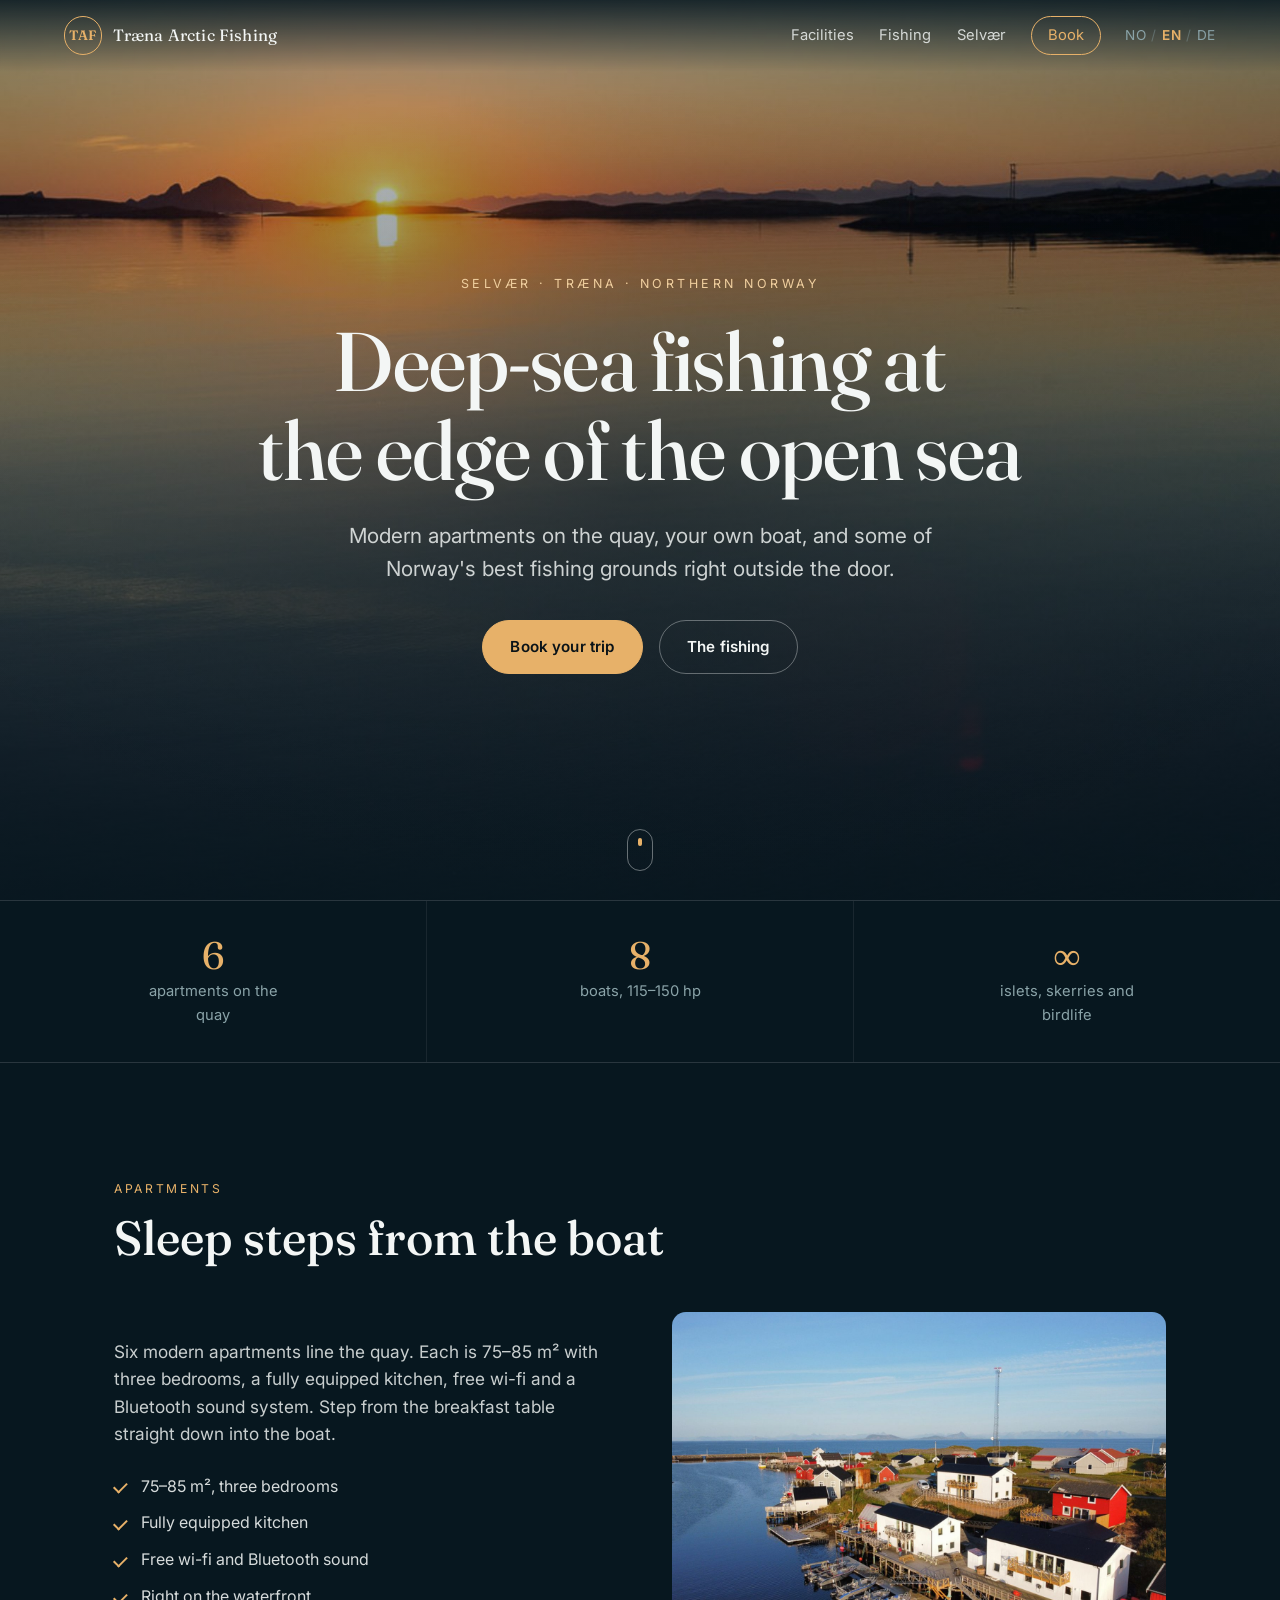
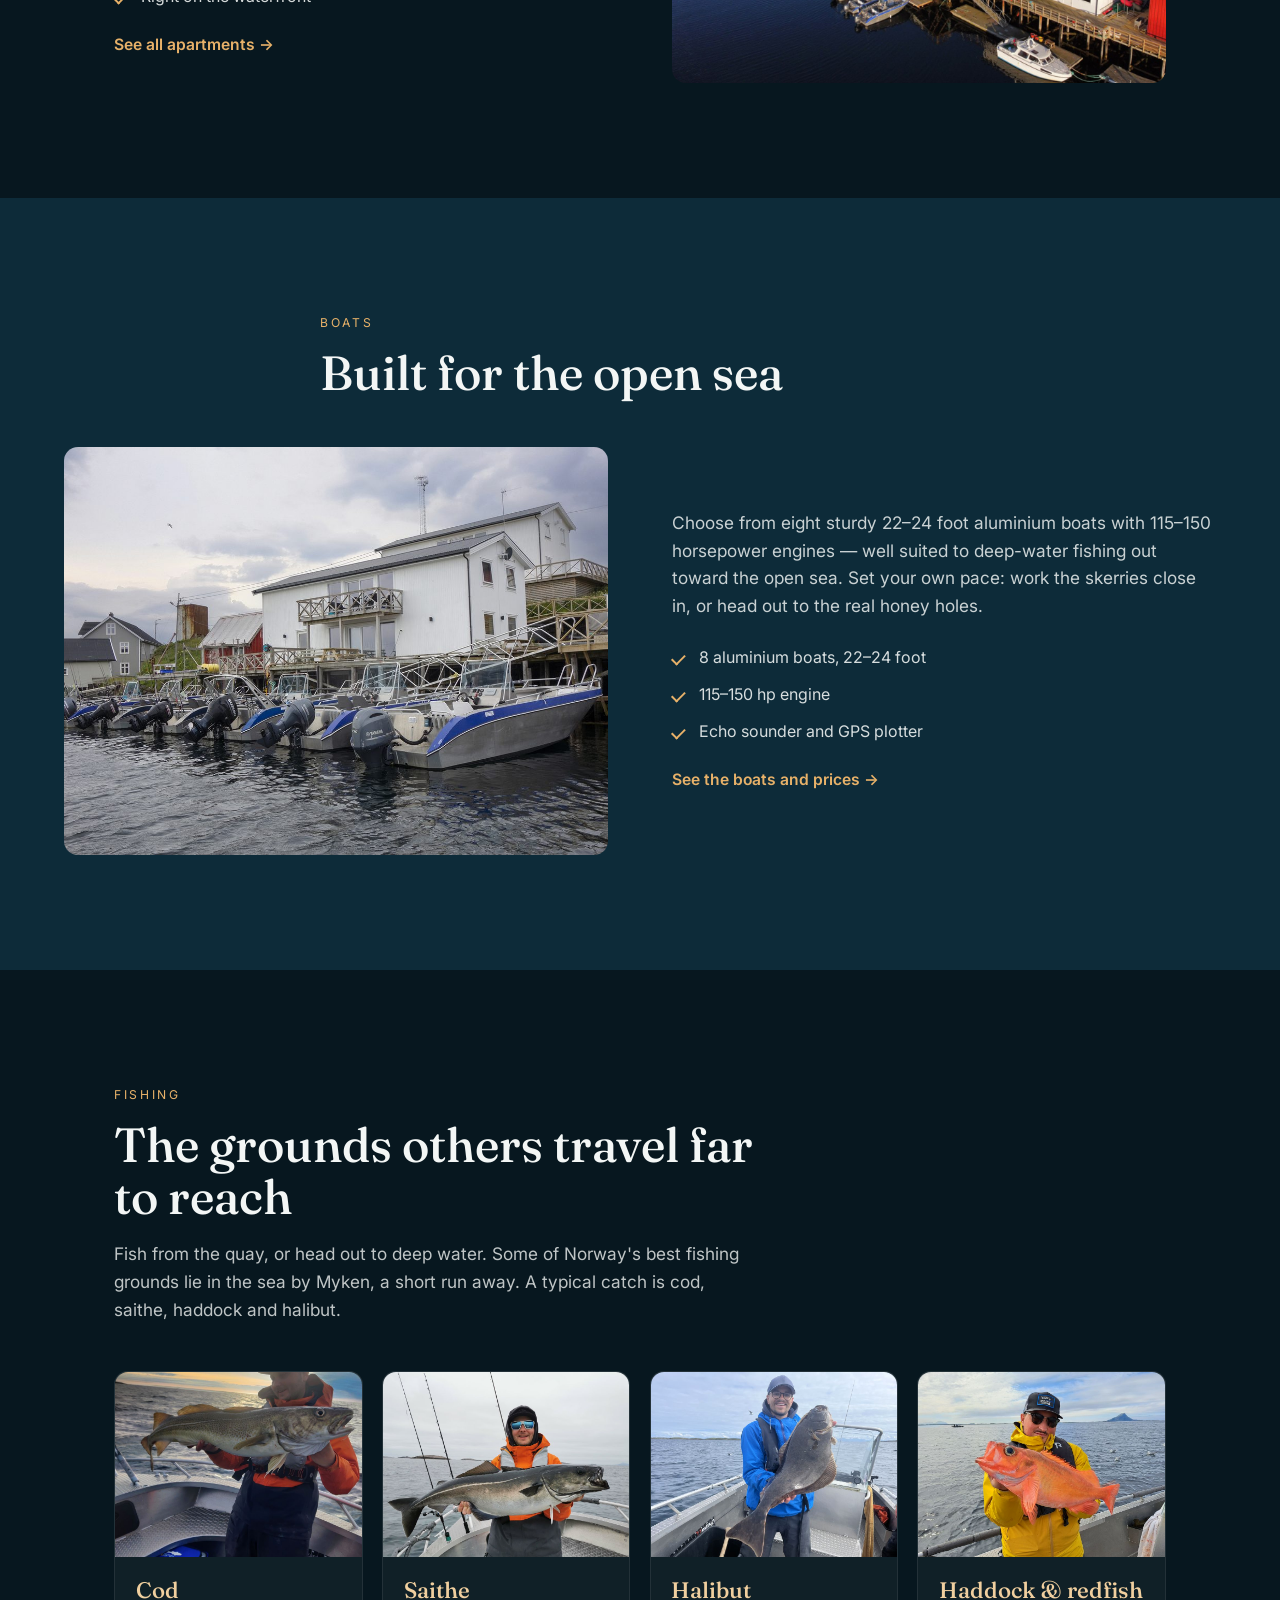
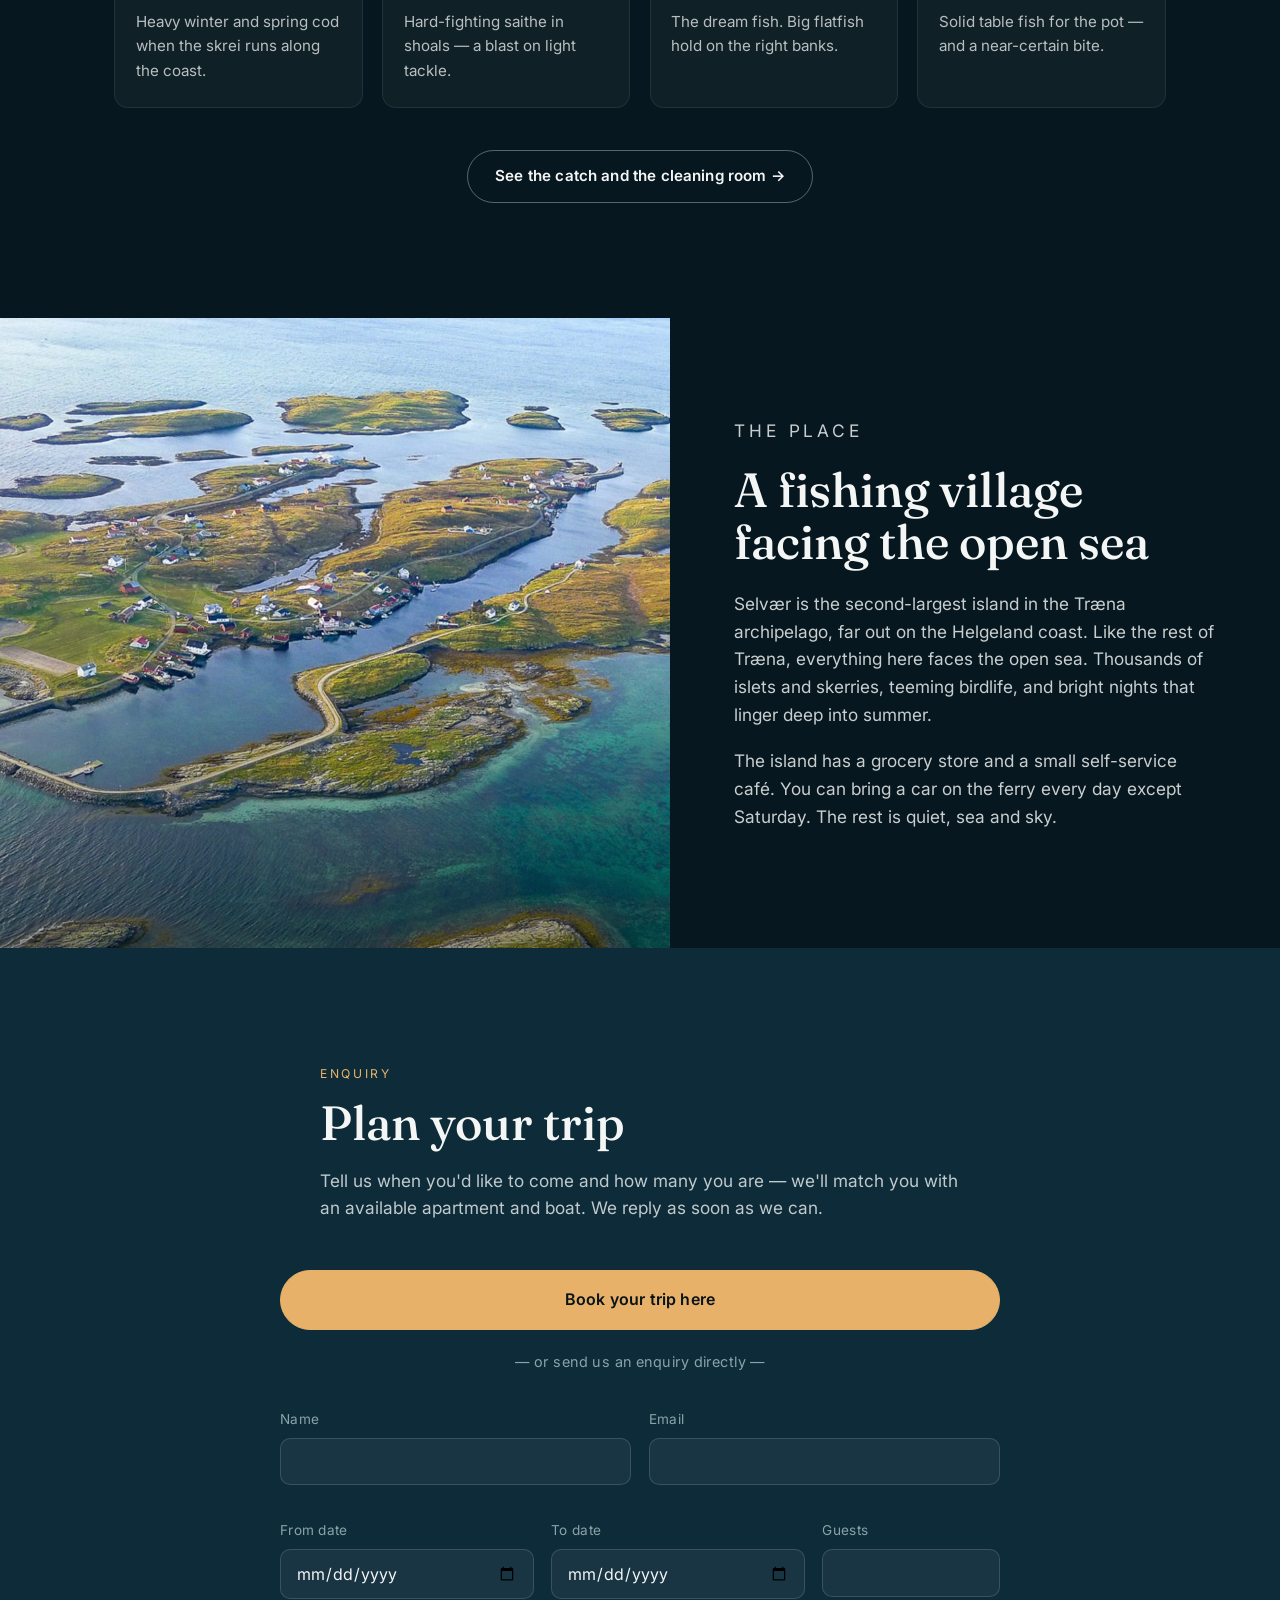
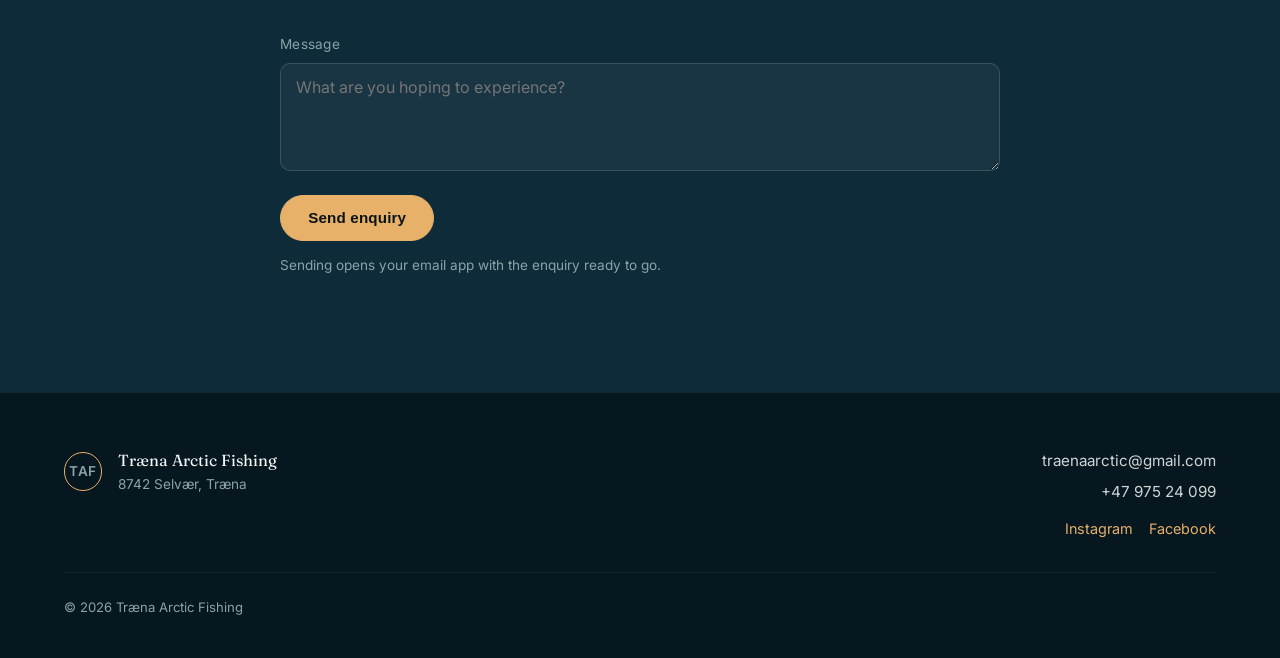
==== index.html @ 3d3f96aa "feat: gi facilities-siden menynavn Fasiliteter/Facilities/Ausstattung Co-Authored-By: Claude Opus 4." ====
<!DOCTYPE html>
<html lang="no">
<head>
  <meta charset="UTF-8" />
  <meta name="viewport" content="width=device-width, initial-scale=1.0" />
  <title>Træna Arctic Fishing — Havfiske på Selvær</title>
  <meta name="description" content="Havfiske ytterst mot storhavet. Moderne leiligheter på kaikanten, egne båter og noen av Norges beste fiskeplasser — på Selvær i Træna." />
  <link rel="preconnect" href="https://fonts.googleapis.com" />
  <link rel="preconnect" href="https://fonts.gstatic.com" crossorigin />
  <link href="https://fonts.googleapis.com/css2?family=Fraunces:opsz,wght@9..144,400;9..144,500;9..144,600&family=Inter:wght@400;500;600&display=swap" rel="stylesheet" />
  <link rel="stylesheet" href="styles.css" />
</head>
<body>

  <!-- ============ NAV ============ -->
  <header class="nav" id="nav">
    <a href="index.html" class="nav__brand">
      <span class="nav__mark">TAF</span>
      <span class="nav__name">Træna Arctic Fishing</span>
    </a>
    <nav class="nav__links">
      <a href="facilities.html" data-no="Fasiliteter" data-en="Facilities" data-de="Ausstattung">Fasiliteter</a>
      <a href="fiske.html" data-no="Fiske" data-en="Fishing" data-de="Angeln">Fiske</a>
      <a href="index.html#selvar" data-no="Selvær" data-en="Selvær" data-de="Selvær">Selvær</a>
      <a href="booking.html" class="nav__cta" data-no="Book" data-en="Book" data-de="Buchen">Book</a>
    </nav>
    <button class="lang" id="langToggle" type="button" aria-label="Språk / Language / Sprache">
      <span class="lang__opt is-active" data-lang="no">NO</span>
      <span class="lang__sep">/</span>
      <span class="lang__opt" data-lang="en">EN</span>
      <span class="lang__sep">/</span>
      <span class="lang__opt" data-lang="de">DE</span>
    </button>
  </header>

  <!-- ============ HERO ============ -->
  <section class="hero" id="hjem">
    <div class="hero__media" aria-hidden="true"></div>
    <div class="hero__inner">
      <p class="hero__kicker" data-no="Selvær · Træna · Helgeland" data-en="Selvær · Træna · Northern Norway" data-de="Selvær · Træna · Nordnorwegen">Selvær · Træna · Helgeland</p>
      <h1 class="hero__title"
          data-no="Havfiske ytterst&nbsp;mot storhavet"
          data-en="Deep-sea fishing at the&nbsp;edge of the open sea"
          data-de="Hochseeangeln am&nbsp;Rand des offenen Meeres">Havfiske ytterst&nbsp;mot storhavet</h1>
      <p class="hero__lead"
         data-no="Moderne leiligheter på kaikanten, egne båter og noen av landets beste fiskeplasser rett utenfor stuedøra."
         data-en="Modern apartments on the quay, your own boat, and some of Norway's best fishing grounds right outside the door."
         data-de="Moderne Wohnungen am Kai, ein eigenes Boot und einige der besten Angelplätze Norwegens direkt vor der Tür.">Moderne leiligheter på kaikanten, egne båter og noen av landets beste fiskeplasser rett utenfor stuedøra.</p>
      <div class="hero__actions">
        <a href="booking.html" class="btn btn--gold" data-no="Book din reise" data-en="Book your trip" data-de="Reise buchen">Book din reise</a>
        <a href="fiske.html" class="btn btn--ghost" data-no="Se fisket" data-en="The fishing" data-de="Zum Angeln">Se fisket</a>
      </div>
    </div>
    <a href="#leiligheter" class="hero__scroll" aria-label="Bla ned"><span></span></a>
  </section>

  <!-- ============ STRIP ============ -->
  <section class="strip">
    <div class="strip__item">
      <span class="strip__num">6</span>
      <span class="strip__label" data-no="leiligheter på kaia" data-en="apartments on the quay" data-de="Wohnungen am Kai">leiligheter på kaia</span>
    </div>
    <div class="strip__item">
      <span class="strip__num">8</span>
      <span class="strip__label" data-no="båter, 115–150 hk" data-en="boats, 115–150 hp" data-de="Boote, 115–150 PS">båter, 115–150 hk</span>
    </div>
    <div class="strip__item">
      <span class="strip__num">∞</span>
      <span class="strip__label" data-no="holmer, skjær og fugleliv" data-en="islets, skerries and birdlife" data-de="Inseln, Schären und Vögel">holmer, skjær og fugleliv</span>
    </div>
  </section>

  <!-- ============ APARTMENTS TEASER ============ -->
  <section class="section" id="leiligheter">
    <div class="section__head">
      <p class="eyebrow" data-no="Leiligheter" data-en="Apartments" data-de="Wohnungen">Leiligheter</p>
      <h2 data-no="Bo rett ved båten" data-en="Sleep steps from the boat" data-de="Wohnen direkt am Boot">Bo rett ved båten</h2>
    </div>
    <div class="split">
      <div class="split__text">
        <p data-no="Seks moderne leiligheter ligger på rekke langs kaia. Hver er på 75–85 m² med tre soverom, fullt utstyrt kjøkken, gratis wifi og Bluetooth-lyd. Du går rett fra frokostbordet og ned i båten."
           data-en="Six modern apartments line the quay. Each is 75–85 m² with three bedrooms, a fully equipped kitchen, free wi-fi and a Bluetooth sound system. Step from the breakfast table straight down into the boat."
           data-de="Sechs moderne Wohnungen reihen sich am Kai. Jede ist 75–85 m² groß, mit drei Schlafzimmern, voll ausgestatteter Küche, kostenlosem WLAN und Bluetooth-Anlage. Vom Frühstückstisch geht es direkt ins Boot.">Seks moderne leiligheter ligger på rekke langs kaia. Hver er på 75–85 m² med tre soverom, fullt utstyrt kjøkken, gratis wifi og Bluetooth-lyd. Du går rett fra frokostbordet og ned i båten.</p>
        <ul class="ticks">
          <li data-no="75–85 m², tre soverom" data-en="75–85 m², three bedrooms" data-de="75–85 m², drei Schlafzimmer">75–85 m², tre soverom</li>
          <li data-no="Fullt utstyrt kjøkken" data-en="Fully equipped kitchen" data-de="Voll ausgestattete Küche">Fullt utstyrt kjøkken</li>
          <li data-no="Gratis wifi og Bluetooth-lyd" data-en="Free wi-fi and Bluetooth sound" data-de="Kostenloses WLAN und Bluetooth-Anlage">Gratis wifi og Bluetooth-lyd</li>
          <li data-no="Rett på kaikanten" data-en="Right on the waterfront" data-de="Direkt am Wasser">Rett på kaikanten</li>
        </ul>
        <a href="facilities.html" class="textlink" data-no="Se alle leilighetene →" data-en="See all apartments →" data-de="Alle Wohnungen ansehen →">Se alle leilighetene →</a>
      </div>
      <figure class="split__media" data-img="leiligheter" role="img"
              aria-label="Leilighetene på kaia, sett fra luften"></figure>
    </div>
  </section>

  <!-- ============ BOATS TEASER ============ -->
  <section class="section section--alt" id="bater">
    <div class="section__head">
      <p class="eyebrow" data-no="Båter" data-en="Boats" data-de="Boote">Båter</p>
      <h2 data-no="Bygget for havet" data-en="Built for the open sea" data-de="Gebaut für die See">Bygget for havet</h2>
    </div>
    <div class="split split--reverse">
      <div class="split__text">
        <p data-no="Velg blant åtte stødige aluminiumsbåter på 22–24 fot med 115–150 hesters motor — godt egnet for dypvannsfiske ute mot storhavet. Du bestemmer farten: fisk rolig langs holmene, eller sett kursen utover mot de virkelig gode plassene."
           data-en="Choose from eight sturdy 22–24 foot aluminium boats with 115–150 horsepower engines — well suited to deep-water fishing out toward the open sea. Set your own pace: work the skerries close in, or head out to the real honey holes."
           data-de="Wählen Sie aus acht robusten Aluminiumbooten von 22–24 Fuß mit 115–150 PS — bestens geeignet fürs Tiefseeangeln draußen am offenen Meer. Sie bestimmen das Tempo: ruhig entlang der Schären oder hinaus zu den wirklich guten Plätzen.">Velg blant åtte stødige aluminiumsbåter på 22–24 fot med 115–150 hesters motor — godt egnet for dypvannsfiske ute mot storhavet. Du bestemmer farten: fisk rolig langs holmene, eller sett kursen utover mot de virkelig gode plassene.</p>
        <ul class="ticks">
          <li data-no="8 aluminiumsbåter, 22–24 fot" data-en="8 aluminium boats, 22–24 foot" data-de="8 Aluminiumboote, 22–24 Fuß">8 aluminiumsbåter, 22–24 fot</li>
          <li data-no="115–150 hk påhengsmotor" data-en="115–150 hp engine" data-de="115–150 PS Motor">115–150 hk påhengsmotor</li>
          <li data-no="Ekkolodd og GPS-plotter" data-en="Echo sounder and GPS plotter" data-de="Echolot und GPS-Plotter">Ekkolodd og GPS-plotter</li>
        </ul>
        <a href="booking.html#bater" class="textlink" data-no="Se båtene og priser →" data-en="See the boats and prices →" data-de="Boote und Preise ansehen →">Se båtene og priser →</a>
      </div>
      <figure class="split__media" data-img="bat" role="img"
              aria-label="Utleiebåtene fortøyd ved kaia"></figure>
    </div>
  </section>

  <!-- ============ FISHING TEASER ============ -->
  <section class="section" id="fiske">
    <div class="section__head">
      <p class="eyebrow" data-no="Fiske" data-en="Fishing" data-de="Angeln">Fiske</p>
      <h2 data-no="Plassene de andre drar langt for" data-en="The grounds others travel far to reach" data-de="Reviere, für die andere weit reisen">Plassene de andre drar langt for</h2>
      <p class="section__lead"
         data-no="Fisk fra kaia, eller dra ut på dypet. Noen av Norges beste fiskeplasser ligger i havet ved Myken, en kort tur unna. Vanlig fangst er torsk, sei, hyse og kveite."
         data-en="Fish from the quay, or head out to deep water. Some of Norway's best fishing grounds lie in the sea by Myken, a short run away. A typical catch is cod, saithe, haddock and halibut."
         data-de="Angeln Sie vom Kai oder fahren Sie hinaus in die Tiefe. Einige der besten Angelgründe Norwegens liegen im Meer bei Myken, nur eine kurze Fahrt entfernt. Üblicher Fang: Dorsch, Seelachs, Schellfisch und Heilbutt.">Fisk fra kaia, eller dra ut på dypet. Noen av Norges beste fiskeplasser ligger i havet ved Myken, en kort tur unna. Vanlig fangst er torsk, sei, hyse og kveite.</p>
    </div>
    <div class="cards">
      <article class="card">
        <div class="card__img" style="background-image:url('images/fish-torsk.jpg')" role="img" aria-label="Torsk"></div>
        <div class="card__body">
          <h3 data-no="Torsk" data-en="Cod" data-de="Dorsch">Torsk</h3>
          <p data-no="Tung vinter- og vårtorsk når skreien står langs kysten." data-en="Heavy winter and spring cod when the skrei runs along the coast." data-de="Schwerer Winter- und Frühjahrsdorsch, wenn der Skrei entlang der Küste zieht.">Tung vinter- og vårtorsk når skreien står langs kysten.</p>
        </div>
      </article>
      <article class="card">
        <div class="card__img" style="background-image:url('images/fish-sei.jpg')" role="img" aria-label="Sei"></div>
        <div class="card__body">
          <h3 data-no="Sei" data-en="Saithe" data-de="Seelachs">Sei</h3>
          <p data-no="Hardtkjempende sei i stim — moro på lett bruk." data-en="Hard-fighting saithe in shoals — a blast on light tackle." data-de="Kampfstarker Seelachs im Schwarm — ein Spaß an leichtem Gerät.">Hardtkjempende sei i stim — moro på lett bruk.</p>
        </div>
      </article>
      <article class="card">
        <div class="card__img" style="background-image:url('images/fish-kveite.jpg')" role="img" aria-label="Kveite"></div>
        <div class="card__body">
          <h3 data-no="Kveite" data-en="Halibut" data-de="Heilbutt">Kveite</h3>
          <p data-no="Drømmefisken. Store flak gjemmer seg på de rette grunnene." data-en="The dream fish. Big flatfish hold on the right banks." data-de="Der Traumfisch. Große Plattfische stehen auf den richtigen Bänken.">Drømmefisken. Store flak gjemmer seg på de rette grunnene.</p>
        </div>
      </article>
      <article class="card">
        <div class="card__img" style="background-image:url('images/fish-uer.jpg')" role="img" aria-label="Uer"></div>
        <div class="card__body">
          <h3 data-no="Hyse &amp; uer" data-en="Haddock &amp; redfish" data-de="Schellfisch &amp; Rotbarsch">Hyse &amp; uer</h3>
          <p data-no="Solid matfisk for grytene — og garantert noe på kroken." data-en="Solid table fish for the pot — and a near-certain bite." data-de="Solide Speisefische für den Topf — und fast garantiert ein Biss.">Solid matfisk for grytene — og garantert noe på kroken.</p>
        </div>
      </article>
    </div>
    <div class="section__cta">
      <a href="fiske.html" class="btn btn--ghost" data-no="Se fangsten og sløyerommet →" data-en="See the catch and the cleaning room →" data-de="Fang und Schlachtraum ansehen →">Se fangsten og sløyerommet →</a>
    </div>
  </section>

  <!-- ============ SELVÆR ============ -->
  <section class="feature" id="selvar">
    <div class="feature__media" data-img="selvar" role="img"
         aria-label="Selvær og holmene rundt, sett fra luften"></div>
    <div class="feature__panel">
      <p class="eyebrow" data-no="Stedet" data-en="The place" data-de="Der Ort">Stedet</p>
      <h2 data-no="Et fiskevær mot åpent hav" data-en="A fishing village facing the open sea" data-de="Ein Fischerdorf am offenen Meer">Et fiskevær mot åpent hav</h2>
      <p data-no="Selvær er den nest største øya i Træna-arkipelet, langt ute på Helgelandskysten. Som resten av Træna vender alt her mot storhavet. Tusenvis av holmer og skjær, yrende fugleliv, og lyse netter som varer til langt på sommeren."
         data-en="Selvær is the second-largest island in the Træna archipelago, far out on the Helgeland coast. Like the rest of Træna, everything here faces the open sea. Thousands of islets and skerries, teeming birdlife, and bright nights that linger deep into summer."
         data-de="Selvær ist die zweitgrößte Insel des Træna-Archipels, weit draußen an der Helgeland-Küste. Wie ganz Træna ist hier alles dem offenen Meer zugewandt. Tausende Inseln und Schären, reiches Vogelleben und helle Nächte bis tief in den Sommer.">Selvær er den nest største øya i Træna-arkipelet, langt ute på Helgelandskysten. Som resten av Træna vender alt her mot storhavet. Tusenvis av holmer og skjær, yrende fugleliv, og lyse netter som varer til langt på sommeren.</p>
      <p data-no="På øya finnes dagligvarebutikk og en liten selvbetjent kafé. Du kan ta bil med på ferja alle dager unntatt lørdag. Resten er ro, sjø og himmel."
         data-en="The island has a grocery store and a small self-service café. You can bring a car on the ferry every day except Saturday. The rest is quiet, sea and sky."
         data-de="Auf der Insel gibt es einen Lebensmittelladen und ein kleines Selbstbedienungscafé. Sie können das Auto an allen Tagen außer samstags auf die Fähre mitnehmen. Der Rest ist Ruhe, Meer und Himmel.">På øya finnes dagligvarebutikk og en liten selvbetjent kafé. Du kan ta bil med på ferja alle dager unntatt lørdag. Resten er ro, sjø og himmel.</p>
    </div>
  </section>

  <!-- ============ BOOKING / ENQUIRY ============ -->
  <section class="section section--alt" id="booking">
    <div class="section__head">
      <p class="eyebrow" data-no="Forespørsel" data-en="Enquiry" data-de="Anfrage">Forespørsel</p>
      <h2 data-no="Planlegg turen din" data-en="Plan your trip" data-de="Planen Sie Ihre Reise">Planlegg turen din</h2>
      <p class="section__lead"
         data-no="Fortell oss når dere vil komme og hvor mange dere er, så finner vi en ledig leilighet og båt til dere. Vi svarer så fort vi kan."
         data-en="Tell us when you'd like to come and how many you are — we'll match you with an available apartment and boat. We reply as soon as we can."
         data-de="Sagen Sie uns, wann Sie kommen möchten und wie viele Sie sind — wir finden eine freie Wohnung und ein Boot für Sie. Wir antworten so schnell wie möglich.">Fortell oss når dere vil komme og hvor mange dere er, så finner vi en ledig leilighet og båt til dere. Vi svarer så fort vi kan.</p>
    </div>

    <div class="book-direct">
      <a class="btn btn--gold"
         href="https://www.dintur.no/no/feriehus/traena-arctic-fishing/"
         data-no-href="https://www.dintur.no/no/feriehus/traena-arctic-fishing/"
         data-en-href="https://www.dintur.no/en/feriehus/traena-arctic-fishing/"
         data-de-href="https://www.dintur.no/de/feriehus/traena-arctic-fishing/"
         target="_blank" rel="noopener"
         data-no="Book din reise her" data-en="Book your trip here" data-de="Buchen Sie hier">Book din reise her</a>
      <p class="book-direct__or" data-no="— eller send oss en forespørsel direkte —" data-en="— or send us an enquiry directly —" data-de="— oder senden Sie uns direkt eine Anfrage —">— eller send oss en forespørsel direkte —</p>
    </div>

    <form class="form" id="enquiryForm">
      <div class="form__row">
        <label class="field">
          <span data-no="Navn" data-en="Name" data-de="Name">Navn</span>
          <input type="text" name="navn" required />
        </label>
        <label class="field">
          <span data-no="E-post" data-en="Email" data-de="E-Mail">E-post</span>
          <input type="email" name="epost" required />
        </label>
      </div>
      <div class="form__row">
        <label class="field">
          <span data-no="Fra dato" data-en="From date" data-de="Von Datum">Fra dato</span>
          <input type="date" name="fra" />
        </label>
        <label class="field">
          <span data-no="Til dato" data-en="To date" data-de="Bis Datum">Til dato</span>
          <input type="date" name="til" />
        </label>
        <label class="field field--narrow">
          <span data-no="Antall" data-en="Guests" data-de="Personen">Antall</span>
          <input type="number" name="antall" min="1" max="40" />
        </label>
      </div>
      <label class="field">
        <span data-no="Melding" data-en="Message" data-de="Nachricht">Melding</span>
        <textarea name="melding" rows="4" data-no-ph="Hva har dere lyst til å oppleve?" data-en-ph="What are you hoping to experience?" data-de-ph="Was möchten Sie erleben?" placeholder="Hva har dere lyst til å oppleve?"></textarea>
      </label>
      <button type="submit" class="btn btn--gold" data-no="Send forespørsel" data-en="Send enquiry" data-de="Anfrage senden">Send forespørsel</button>
      <p class="form__note" data-no="Ved å sende åpner vi e-postprogrammet ditt med forespørselen klar." data-en="Sending opens your email app with the enquiry ready to go." data-de="Beim Senden öffnet sich Ihr E-Mail-Programm mit der fertigen Anfrage.">Ved å sende åpner vi e-postprogrammet ditt med forespørselen klar.</p>
    </form>
  </section>

  <!-- ============ FOOTER ============ -->
  <footer class="footer">
    <div class="footer__brand">
      <span class="nav__mark">TAF</span>
      <p>Træna Arctic Fishing<br /><span>8742 Selvær, Træna</span></p>
    </div>
    <div class="footer__contact">
      <a href="mailto:traenaarctic@gmail.com">traenaarctic@gmail.com</a>
      <a href="tel:+4797524099">+47 975 24 099</a>
      <div class="footer__social">
        <a href="https://www.instagram.com/traenaarcticfishing/" target="_blank" rel="noopener">Instagram</a>
        <a href="https://www.facebook.com/trenaarcticfishing/" target="_blank" rel="noopener">Facebook</a>
      </div>
    </div>
    <p class="footer__legal">© <span id="year"></span> Træna Arctic Fishing</p>
  </footer>

  <script src="script.js"></script>
</body>
</html>
---- styles.css ----
/* ============================================================
   Træna Arctic Fishing — coastal/arctic theme
   ============================================================ */

:root {
  --ocean-deep: #07171f;
  --ocean: #0d2b39;
  --sea: #155066;
  --sea-light: #2a7d96;
  --foam: #f3f6f5;
  --mist: #dfe8e8;
  --slate: #8aa3a8;
  --gold: #e7b169;        /* midnight-sun warmth */
  --gold-soft: #f0cf9f;
  --ink: #0a1318;

  --maxw: 1180px;
  --pad: clamp(1.25rem, 5vw, 4rem);
  --radius: 14px;

  --font-display: "Fraunces", Georgia, serif;
  --font-body: "Inter", system-ui, sans-serif;
}

* { box-sizing: border-box; margin: 0; padding: 0; }

html { scroll-behavior: smooth; }

body {
  font-family: var(--font-body);
  color: var(--foam);
  background: var(--ocean-deep);
  line-height: 1.6;
  -webkit-font-smoothing: antialiased;
}

h1, h2, h3 { font-family: var(--font-display); font-weight: 500; line-height: 1.08; }

a { color: inherit; text-decoration: none; }

img { max-width: 100%; display: block; }

/* ---------- NAV ---------- */
.nav {
  position: fixed; inset: 0 0 auto 0; z-index: 50;
  display: flex; align-items: center; gap: 1.5rem;
  padding: 1rem var(--pad);
  background: linear-gradient(to bottom, rgba(7,23,31,.85), rgba(7,23,31,0));
  backdrop-filter: blur(2px);
  transition: background .3s ease, backdrop-filter .3s ease, padding .3s ease;
}
.nav.is-stuck {
  background: rgba(7,23,31,.92);
  backdrop-filter: blur(10px);
  padding-top: .7rem; padding-bottom: .7rem;
  border-bottom: 1px solid rgba(255,255,255,.06);
}
.nav__brand { display: flex; align-items: center; gap: .65rem; margin-right: auto; }
.nav__mark {
  font-family: var(--font-display); font-weight: 600;
  letter-spacing: .04em;
  display: grid; place-items: center;
  width: 2.4rem; height: 2.4rem;
  border: 1.5px solid var(--gold); color: var(--gold);
  border-radius: 50%; font-size: .85rem;
}
.nav__name { font-family: var(--font-display); font-size: 1.02rem; letter-spacing: .01em; }
.nav__links { display: flex; align-items: center; gap: 1.6rem; font-size: .92rem; }
.nav__links a { color: rgba(243,246,245,.82); transition: color .2s; }
.nav__links a:hover { color: var(--foam); }
.nav__cta {
  border: 1px solid var(--gold); color: var(--gold) !important;
  padding: .42rem 1rem; border-radius: 999px;
}
.nav__cta:hover { background: var(--gold); color: var(--ink) !important; }

.lang {
  display: flex; align-items: center; gap: .3rem;
  background: none; border: none; cursor: pointer;
  color: var(--slate); font-family: var(--font-body); font-size: .85rem;
  letter-spacing: .05em;
}
.lang__opt { transition: color .2s; }
.lang__opt.is-active { color: var(--gold); font-weight: 600; }
.lang__sep { opacity: .4; }

@media (max-width: 760px) {
  .nav__name { display: none; }
  .nav__links { gap: .9rem; font-size: .82rem; }
  .nav__links a:not(.nav__cta) { display: none; }
}

/* ---------- HERO ---------- */
.hero {
  position: relative; min-height: 100svh;
  display: flex; flex-direction: column; justify-content: center;
  padding: 7rem var(--pad) 4rem;
  overflow: hidden;
}
.hero__media {
  position: absolute; inset: 0; z-index: -2;
  background:
    linear-gradient(180deg, rgba(6,20,28,.30) 0%, rgba(6,20,28,.28) 45%, rgba(6,22,30,.82) 100%),
    url("images/hero.jpg") center 38% / cover no-repeat;
}
.hero::after {
  content: ""; position: absolute; inset: 0; z-index: -1;
  background: radial-gradient(80% 60% at 50% 55%, rgba(6,20,28,.45), transparent 75%);
}
.hero__inner { max-width: 820px; margin: 0 auto; width: 100%; text-align: center; }
.hero__kicker {
  text-transform: uppercase; letter-spacing: .28em; font-size: .78rem;
  color: var(--gold-soft); margin-bottom: 1.4rem;
}
.hero__title {
  font-size: clamp(2.6rem, 7vw, 5.2rem);
  letter-spacing: -.01em; margin-bottom: 1.4rem;
}
.hero__lead {
  font-size: clamp(1.05rem, 2vw, 1.3rem);
  color: rgba(243,246,245,.82); max-width: 600px; margin: 0 auto 2.2rem;
}
.hero__actions { display: flex; gap: 1rem; justify-content: center; flex-wrap: wrap; }
.hero__scroll {
  position: absolute; bottom: 1.8rem; left: 50%; transform: translateX(-50%);
  width: 26px; height: 42px; border: 1.5px solid rgba(243,246,245,.4);
  border-radius: 14px;
}
.hero__scroll span {
  position: absolute; top: 8px; left: 50%; transform: translateX(-50%);
  width: 4px; height: 8px; border-radius: 4px; background: var(--gold);
  animation: scroll 1.8s ease-in-out infinite;
}
@keyframes scroll { 0%,100% { opacity: 0; top: 8px; } 50% { opacity: 1; top: 20px; } }

/* ---------- BUTTONS ---------- */
.btn {
  display: inline-flex; align-items: center; justify-content: center;
  padding: .85rem 1.7rem; border-radius: 999px;
  font-weight: 600; font-size: .95rem; letter-spacing: .01em;
  cursor: pointer; transition: transform .15s ease, background .2s, color .2s, border-color .2s;
}
.btn:hover { transform: translateY(-2px); }
.btn--gold { background: var(--gold); color: var(--ink); border: 1px solid var(--gold); }
.btn--gold:hover { background: var(--gold-soft); border-color: var(--gold-soft); }
.btn--ghost { background: transparent; color: var(--foam); border: 1px solid rgba(243,246,245,.35); }
.btn--ghost:hover { border-color: var(--foam); background: rgba(243,246,245,.06); }

/* ---------- STRIP ---------- */
.strip {
  display: grid; grid-template-columns: repeat(3, 1fr);
  gap: 1px; background: rgba(255,255,255,.07);
  border-top: 1px solid rgba(255,255,255,.07);
  border-bottom: 1px solid rgba(255,255,255,.07);
}
.strip__item {
  background: var(--ocean-deep);
  padding: 2.2rem var(--pad); text-align: center;
  display: flex; flex-direction: column; gap: .35rem; align-items: center;
}
.strip__num { font-family: var(--font-display); font-size: 2.4rem; color: var(--gold); line-height: 1; }
.strip__label { font-size: .92rem; color: var(--slate); max-width: 16ch; }
@media (max-width: 700px) {
  .strip { grid-template-columns: 1fr; }
}

/* ---------- SECTIONS ---------- */
.section { padding: clamp(4rem, 9vw, 7.5rem) var(--pad); max-width: var(--maxw); margin: 0 auto; }
.section--alt { background: var(--ocean); max-width: none; }
.section--alt > * { max-width: var(--maxw); margin-left: auto; margin-right: auto; }
.section__head { max-width: 640px; margin-bottom: 3rem; }
.eyebrow {
  text-transform: uppercase; letter-spacing: .22em; font-size: .76rem;
  color: var(--gold); margin-bottom: .9rem;
}
.section__head h2 { font-size: clamp(1.9rem, 4vw, 3rem); }
.section__lead { margin-top: 1.1rem; color: rgba(243,246,245,.78); font-size: 1.08rem; }

/* ---------- SPLIT ---------- */
.split { display: grid; grid-template-columns: 1fr 1fr; gap: clamp(2rem, 5vw, 4.5rem); align-items: center; }
.split--reverse .split__text { order: 2; }
.split__text p { color: rgba(243,246,245,.82); font-size: 1.08rem; margin-bottom: 1.6rem; }
.split__media {
  aspect-ratio: 4 / 3; border-radius: var(--radius); overflow: hidden;
  background: linear-gradient(135deg, var(--sea), var(--ocean));
  display: grid; place-items: center; position: relative;
  background-size: cover; background-position: center;
}
@media (max-width: 820px) {
  .split { grid-template-columns: 1fr; }
  .split--reverse .split__text { order: 0; }
}

/* placeholder labels (replaced when images dropped in) */
.ph {
  font-size: .85rem; color: rgba(243,246,245,.55); letter-spacing: .03em;
  border: 1px dashed rgba(243,246,245,.25); padding: .5rem .9rem; border-radius: 8px;
}
.ph--light { color: rgba(255,255,255,.85); border-color: rgba(255,255,255,.5); }

/* photos wired into the image slots — compound selectors so they win over
   the .split__media / .feature__media background shorthands regardless of order */
.split__media[data-img="leiligheter"] { background-image: url("images/leiligheter.jpg"); }
.split__media[data-img="bat"]         { background-image: url("images/bat.jpg"); }
.feature__media[data-img="selvar"] {
  background-image:
    linear-gradient(180deg, rgba(7,23,31,0) 55%, rgba(7,23,31,.35)),
    url("images/selvar.jpg");
}
[data-img] .ph { display: none; } /* hide placeholder label once an image is set */

/* ---------- TICKS ---------- */
.ticks { list-style: none; display: grid; gap: .7rem; }
.ticks li { position: relative; padding-left: 1.7rem; color: rgba(243,246,245,.88); }
.ticks li::before {
  content: ""; position: absolute; left: 0; top: .55em;
  width: .7rem; height: .4rem; border-left: 2px solid var(--gold);
  border-bottom: 2px solid var(--gold); transform: rotate(-45deg);
}

/* ---------- CARDS ---------- */
.cards { display: grid; grid-template-columns: repeat(4, 1fr); gap: 1.2rem; }
.card {
  background: rgba(255,255,255,.04); border: 1px solid rgba(255,255,255,.08);
  border-radius: var(--radius); overflow: hidden;
  transition: transform .2s ease, border-color .2s;
}
.card:hover { transform: translateY(-4px); border-color: rgba(231,177,105,.5); }
.card__img {
  aspect-ratio: 4 / 3; background-size: cover; background-position: center;
  filter: saturate(1.05);
}
.card__body { padding: 1.3rem 1.3rem 1.5rem; }
.card h3 { font-size: 1.4rem; color: var(--gold-soft); margin-bottom: .5rem; }
.card p { font-size: .95rem; color: rgba(243,246,245,.74); }
@media (max-width: 900px) { .cards { grid-template-columns: repeat(2, 1fr); } }
@media (max-width: 460px) { .cards { grid-template-columns: 1fr; } }

/* ---------- FEATURE (full-bleed) ---------- */
.feature { display: grid; grid-template-columns: 1.1fr 1fr; min-height: 70vh; }
.feature__media {
  background: linear-gradient(135deg, var(--sea-light), var(--ocean));
  background-size: cover; background-position: center;
  display: grid; place-items: center; min-height: 320px;
}
.feature__panel {
  background: var(--ocean-deep);
  padding: clamp(3rem, 7vw, 6rem) var(--pad);
  display: flex; flex-direction: column; justify-content: center;
}
.feature__panel h2 { font-size: clamp(1.9rem, 4vw, 3rem); margin-bottom: 1.4rem; }
.feature__panel p { color: rgba(243,246,245,.82); font-size: 1.08rem; margin-bottom: 1.2rem; }
@media (max-width: 820px) { .feature { grid-template-columns: 1fr; } }

/* ---------- BOOK DIRECT (DinTur) ---------- */
.book-direct { max-width: 720px; margin-bottom: 2.2rem; }
.book-direct .btn { width: 100%; padding: 1rem 1.7rem; font-size: 1rem; }
.book-direct__or {
  text-align: center; color: var(--slate); font-size: .9rem;
  letter-spacing: .03em; margin-top: 1.3rem;
}

/* ---------- FORM ---------- */
.form { max-width: 720px; }
.form__row { display: grid; grid-template-columns: 1fr 1fr; gap: 1.1rem; margin-bottom: 1.1rem; }
.form__row:has(.field--narrow) { grid-template-columns: 1fr 1fr .7fr; }
.field { display: flex; flex-direction: column; gap: .45rem; margin-bottom: 1.1rem; }
.field > span { font-size: .85rem; color: var(--slate); letter-spacing: .02em; }
.field input, .field textarea {
  font-family: var(--font-body); font-size: 1rem; color: var(--foam);
  background: rgba(255,255,255,.05); border: 1px solid rgba(255,255,255,.14);
  border-radius: 10px; padding: .8rem .95rem; transition: border-color .2s, background .2s;
}
.field input:focus, .field textarea:focus {
  outline: none; border-color: var(--gold); background: rgba(255,255,255,.08);
}
.field textarea { resize: vertical; }
.form .btn { margin-top: .4rem; }
.form__note { margin-top: .9rem; font-size: .85rem; color: var(--slate); }
@media (max-width: 640px) {
  .form__row, .form__row:has(.field--narrow) { grid-template-columns: 1fr; }
}

/* ---------- FOOTER ---------- */
.footer {
  padding: 3.5rem var(--pad) 2.5rem; background: var(--ocean-deep);
  border-top: 1px solid rgba(255,255,255,.07);
  display: grid; grid-template-columns: 1fr auto; gap: 2rem; align-items: start;
}
.footer__brand { display: flex; gap: 1rem; align-items: center; }
.footer__brand p { font-family: var(--font-display); font-size: 1rem; line-height: 1.4; }
.footer__brand span { font-family: var(--font-body); font-size: .85rem; color: var(--slate); }
.footer__contact { display: flex; flex-direction: column; gap: .4rem; text-align: right; font-size: .95rem; }
.footer__contact a { color: rgba(243,246,245,.85); transition: color .2s; }
.footer__contact a:hover { color: var(--gold); }
.footer__social { display: flex; gap: 1rem; justify-content: flex-end; margin-top: .4rem; }
.footer__social a { color: var(--gold); font-size: .9rem; }
.footer__legal { grid-column: 1 / -1; color: var(--slate); font-size: .82rem; padding-top: 1.5rem; border-top: 1px solid rgba(255,255,255,.06); }
@media (max-width: 640px) {
  .footer { grid-template-columns: 1fr; }
  .footer__contact { text-align: left; }
  .footer__social { justify-content: flex-start; }
}

/* ---------- sub-page nav ---------- */
.nav--solid { background: rgba(7,23,31,.85); backdrop-filter: blur(8px); }
.nav__links a.is-current { color: var(--gold); }
.nav__links a.nav__cta.is-current { background: var(--gold); color: var(--ink) !important; }

/* ---------- page hero (sub-pages) ---------- */
.pagehero {
  min-height: 56vh; display: flex; align-items: flex-end;
  padding: 8rem var(--pad) 3.5rem;
  background-size: cover; background-position: center;
}
.pagehero__inner { max-width: var(--maxw); margin: 0 auto; width: 100%; }
.pagehero h1 { font-size: clamp(2.2rem, 5.5vw, 4rem); margin: .4rem 0 1rem; }
.pagehero__lead { font-size: clamp(1.05rem, 2vw, 1.25rem); color: rgba(243,246,245,.88); max-width: 620px; }
.pagehero .btn { margin-top: 1.8rem; }

/* ---------- photo grid (facilities) ---------- */
.photo-grid { display: grid; grid-template-columns: repeat(2, 1fr); gap: 1.2rem; }
.photo { margin: 0; border-radius: var(--radius); overflow: hidden; background: var(--ocean); }
.photo img { width: 100%; aspect-ratio: 4 / 3; object-fit: cover; display: block; }
.photo figcaption { padding: .9rem 1.1rem; font-size: .92rem; color: rgba(243,246,245,.8); }
@media (max-width: 700px) { .photo-grid { grid-template-columns: 1fr; } }

/* ---------- catch gallery (masonry) ---------- */
.catch-grid { columns: 3; column-gap: 1.1rem; }
.catch-grid img { width: 100%; margin-bottom: 1.1rem; border-radius: var(--radius); display: block; break-inside: avoid; }
@media (max-width: 900px) { .catch-grid { columns: 2; } }
@media (max-width: 520px) { .catch-grid { columns: 1; } }

/* ---------- apartment name grid ---------- */
.namegrid {
  list-style: none; display: grid; grid-template-columns: repeat(3, 1fr); gap: 1rem;
  font-family: var(--font-display); font-size: 1.3rem; margin-bottom: 2.4rem;
}
.namegrid li { display: flex; align-items: center; gap: .8rem; padding: 1rem 1.2rem;
  background: rgba(255,255,255,.04); border: 1px solid rgba(255,255,255,.08); border-radius: var(--radius); }
.namegrid__no { display: grid; place-items: center; width: 2rem; height: 2rem; flex: none;
  border: 1.5px solid var(--gold); color: var(--gold); border-radius: 50%; font-size: .9rem; }
@media (max-width: 760px) { .namegrid { grid-template-columns: 1fr 1fr; } }
@media (max-width: 460px) { .namegrid { grid-template-columns: 1fr; } }

/* ---------- amenity chips ---------- */
.amenities { display: flex; flex-wrap: wrap; gap: .7rem; }
.amenity { background: var(--sea); color: var(--foam); font-size: .9rem;
  padding: .5rem 1rem; border-radius: 999px; }

/* ---------- units (apartment cards) ---------- */
.units { display: grid; grid-template-columns: repeat(3, 1fr); gap: 1.4rem; }
.unit { background: rgba(255,255,255,.04); border: 1px solid rgba(255,255,255,.08);
  border-radius: var(--radius); overflow: hidden; transition: transform .2s, border-color .2s; }
.unit:hover { transform: translateY(-4px); border-color: rgba(231,177,105,.5); }
.unit__img { aspect-ratio: 3 / 2; background-size: cover; background-position: center; }
.unit__body { padding: 1.2rem 1.3rem 1.4rem; }
.unit__body h3 { font-size: 1.35rem; margin-bottom: .35rem; }
.unit__meta { font-size: .9rem; color: var(--slate); margin-bottom: .7rem; }
.unit__price { font-family: var(--font-display); font-size: 1.3rem; color: var(--gold-soft); }
.unit__price .from { font-family: var(--font-body); font-size: .8rem; color: var(--slate); margin-right: .3rem; text-transform: lowercase; }
@media (max-width: 900px) { .units { grid-template-columns: 1fr 1fr; } }
@media (max-width: 560px) { .units { grid-template-columns: 1fr; } }

/* ---------- boat cards ---------- */
.boatgrid { display: grid; grid-template-columns: repeat(4, 1fr); gap: 1rem; margin-bottom: 2.4rem; }
.boatcard { background: rgba(255,255,255,.04); border: 1px solid rgba(255,255,255,.08);
  border-radius: var(--radius); padding: 1.3rem 1.2rem; text-align: left; }
.boatcard h3 { font-size: 1.2rem; margin-bottom: .3rem; }
.boatcard__spec { font-size: .88rem; color: var(--slate); margin-bottom: .8rem; }
@media (max-width: 820px) { .boatgrid { grid-template-columns: 1fr 1fr; } }
@media (max-width: 460px) { .boatgrid { grid-template-columns: 1fr; } }

/* ---------- full-width image band ---------- */
.imgband { height: clamp(220px, 38vw, 420px); border-radius: var(--radius);
  background-size: cover; background-position: center; margin: 0; }

/* ---------- section CTA ---------- */
.section__cta { margin-top: 2.6rem; text-align: center; }
.section__cta--wide { display: flex; flex-direction: column; align-items: center; gap: 1.4rem; }
.section__cta--wide h2 { font-size: clamp(1.6rem, 3.5vw, 2.4rem); }

/* ---------- text link ---------- */
.textlink { display: inline-block; margin-top: 1.4rem; color: var(--gold);
  font-weight: 600; font-size: .98rem; transition: gap .2s; }
.textlink:hover { color: var(--gold-soft); }

/* ---------- feature reverse + placeholder ---------- */
.feature--reverse .feature__panel { order: 2; }
.feature--reverse .feature__media { order: 1; }
.feature__media--placeholder { background: repeating-linear-gradient(45deg, var(--ocean), var(--ocean) 18px, #0c2a38 18px, #0c2a38 36px); }
@media (max-width: 820px) {
  .feature--reverse .feature__panel { order: 0; }
  .feature--reverse .feature__media { order: 0; }
}

/* ---------- select (booking form) ---------- */
.field select {
  font-family: var(--font-body); font-size: 1rem; color: var(--foam);
  background: rgba(255,255,255,.05); border: 1px solid rgba(255,255,255,.14);
  border-radius: 10px; padding: .8rem .95rem; cursor: pointer;
  appearance: none;
  background-image: url("data:image/svg+xml,%3Csvg xmlns='http://www.w3.org/2000/svg' width='12' height='8' viewBox='0 0 12 8'%3E%3Cpath fill='%238aa3a8' d='M6 8 0 0h12z'/%3E%3C/svg%3E");
  background-repeat: no-repeat; background-position: right .95rem center;
}
.field select:focus { outline: none; border-color: var(--gold); background-color: rgba(255,255,255,.08); }
.field select option { background: var(--ocean); color: var(--foam); }

/* ---------- reveal on scroll ---------- */
.reveal { opacity: 0; transform: translateY(24px); transition: opacity .7s ease, transform .7s ease; }
.reveal.is-in { opacity: 1; transform: none; }

@media (prefers-reduced-motion: reduce) {
  html { scroll-behavior: auto; }
  .reveal { opacity: 1; transform: none; transition: none; }
  .hero__scroll span { animation: none; }
}
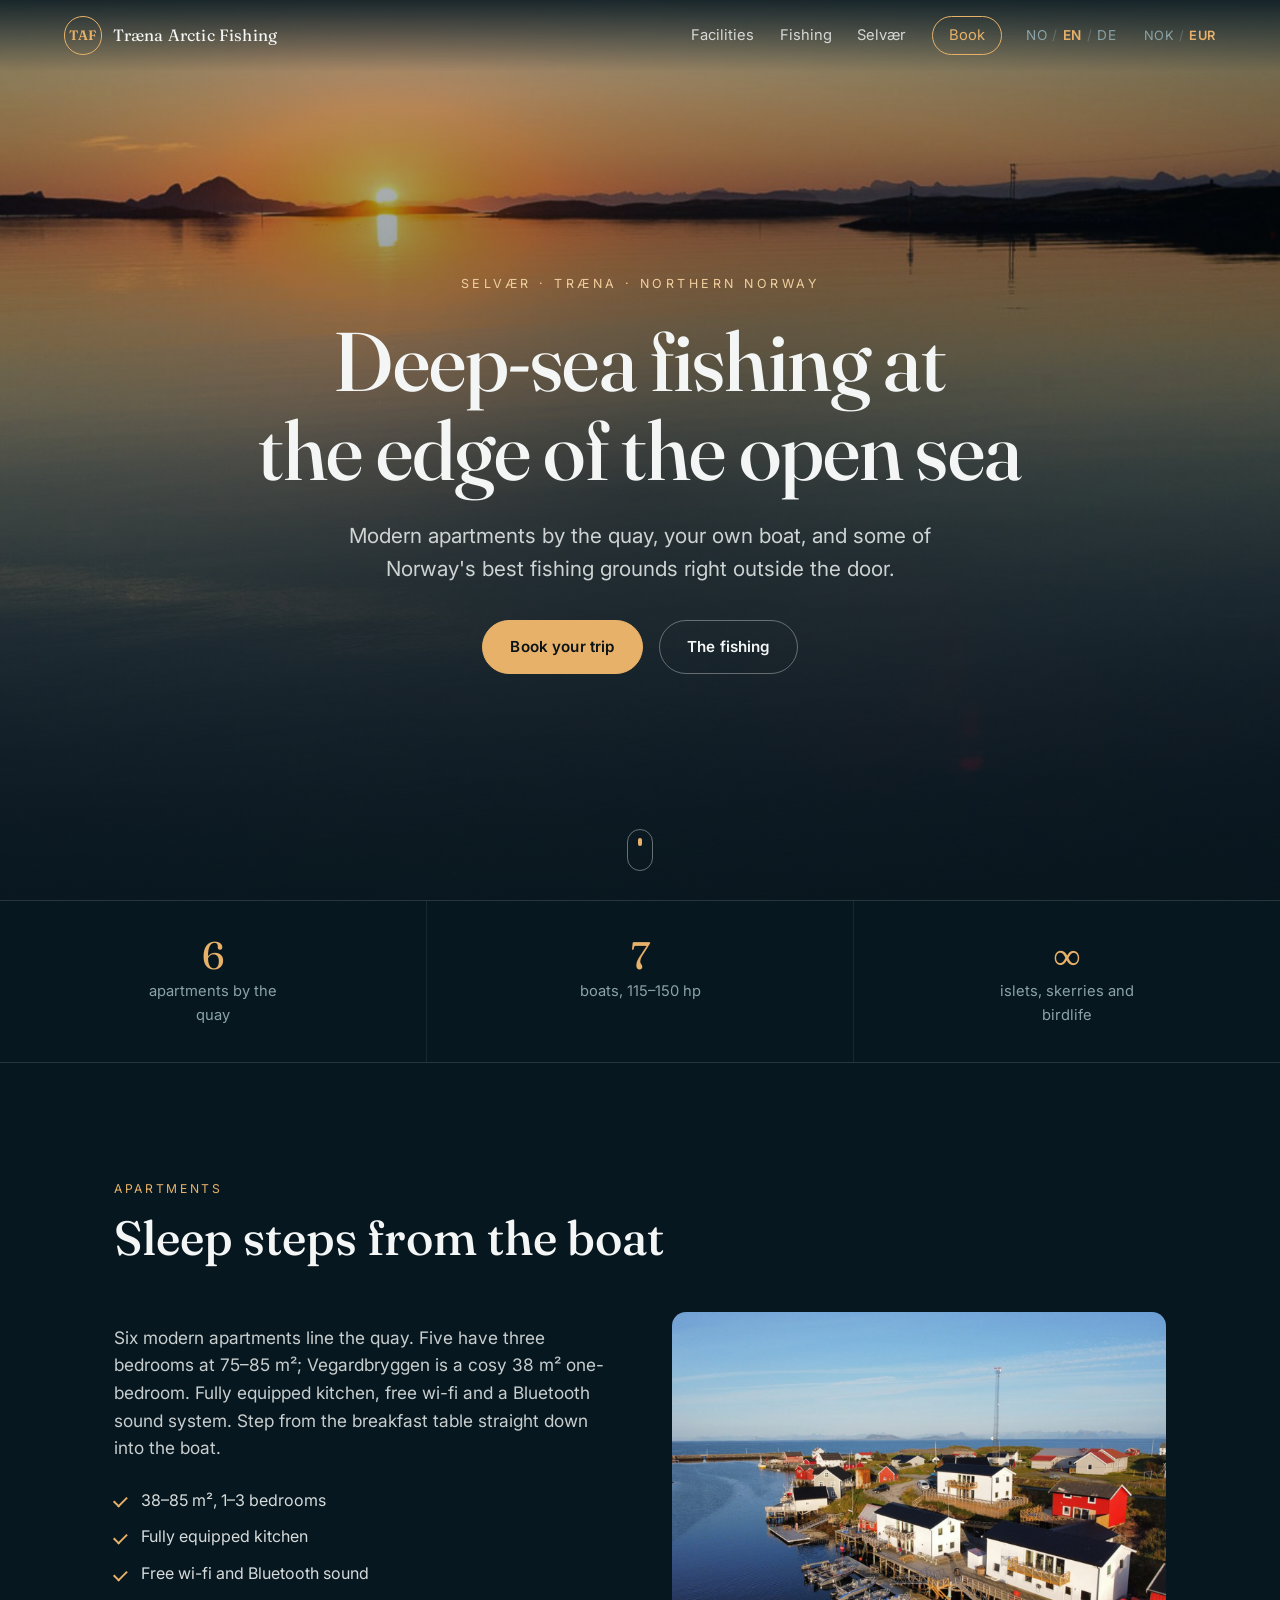
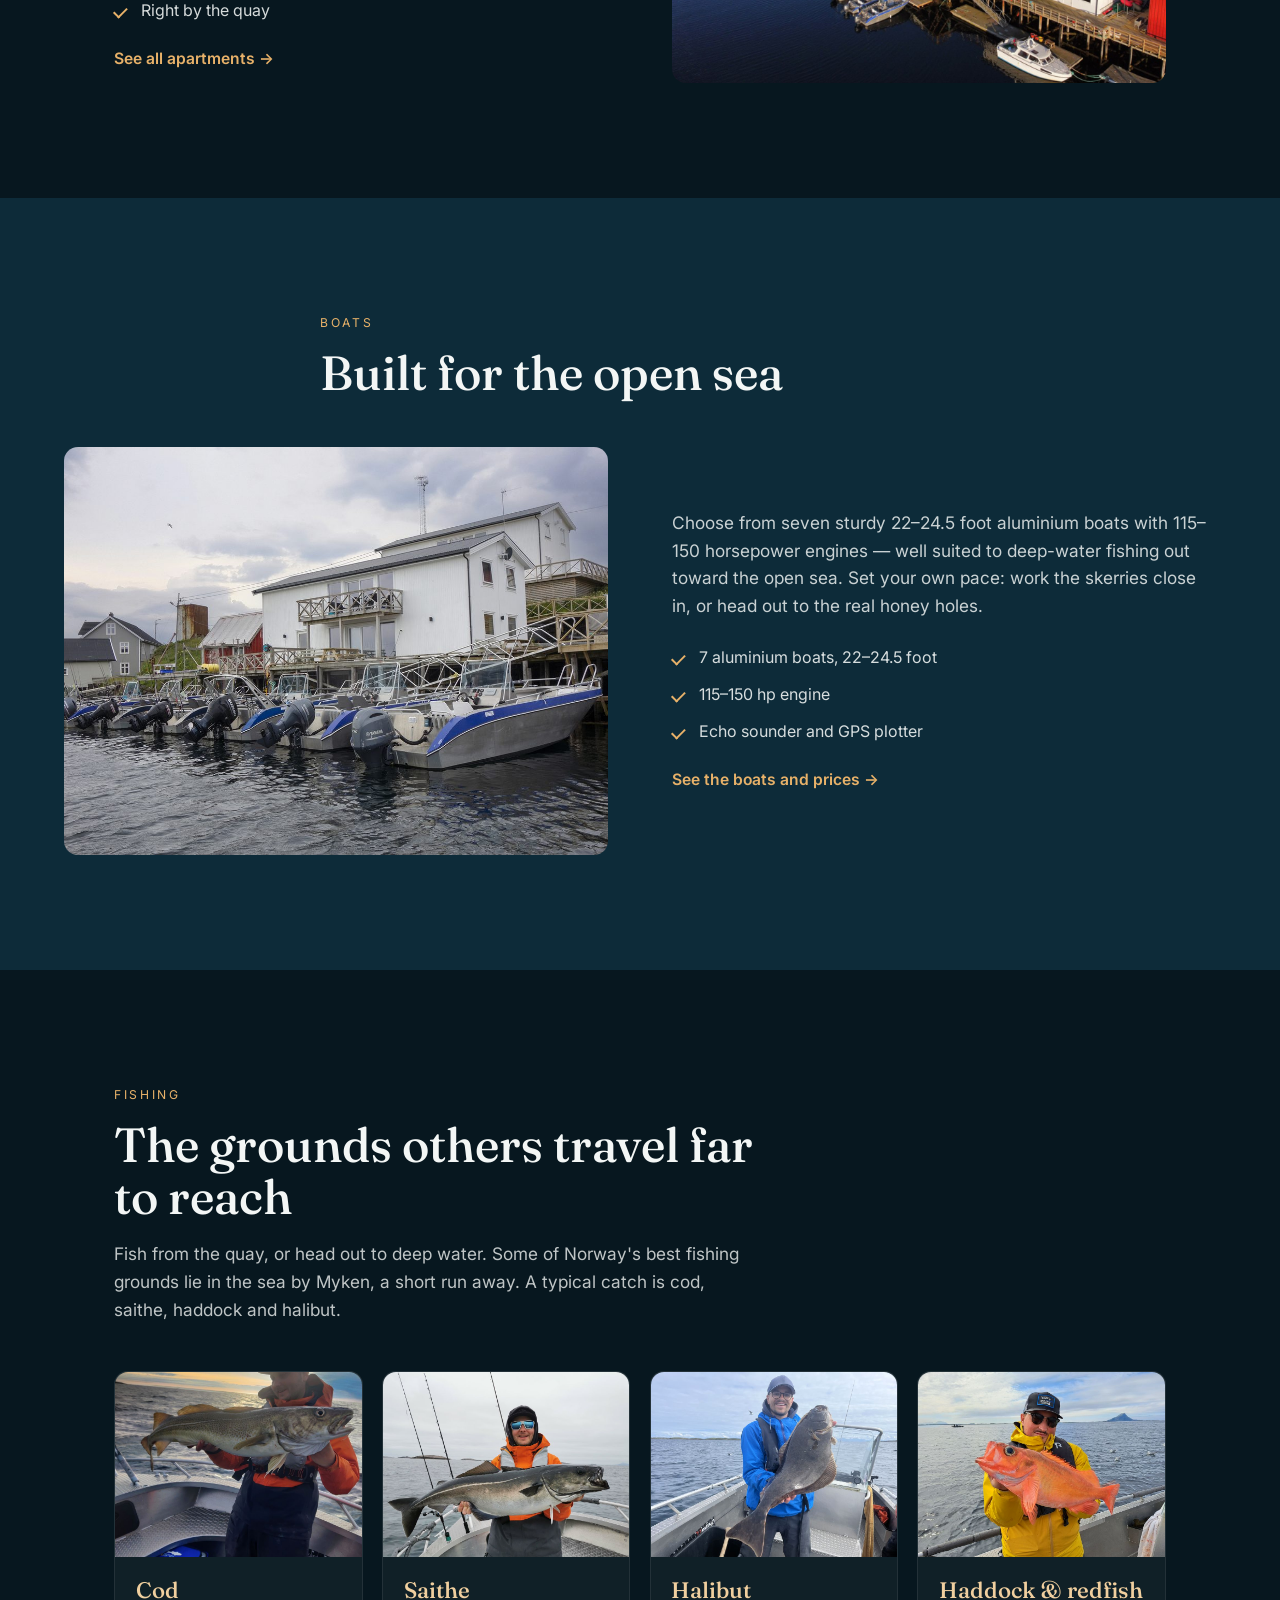
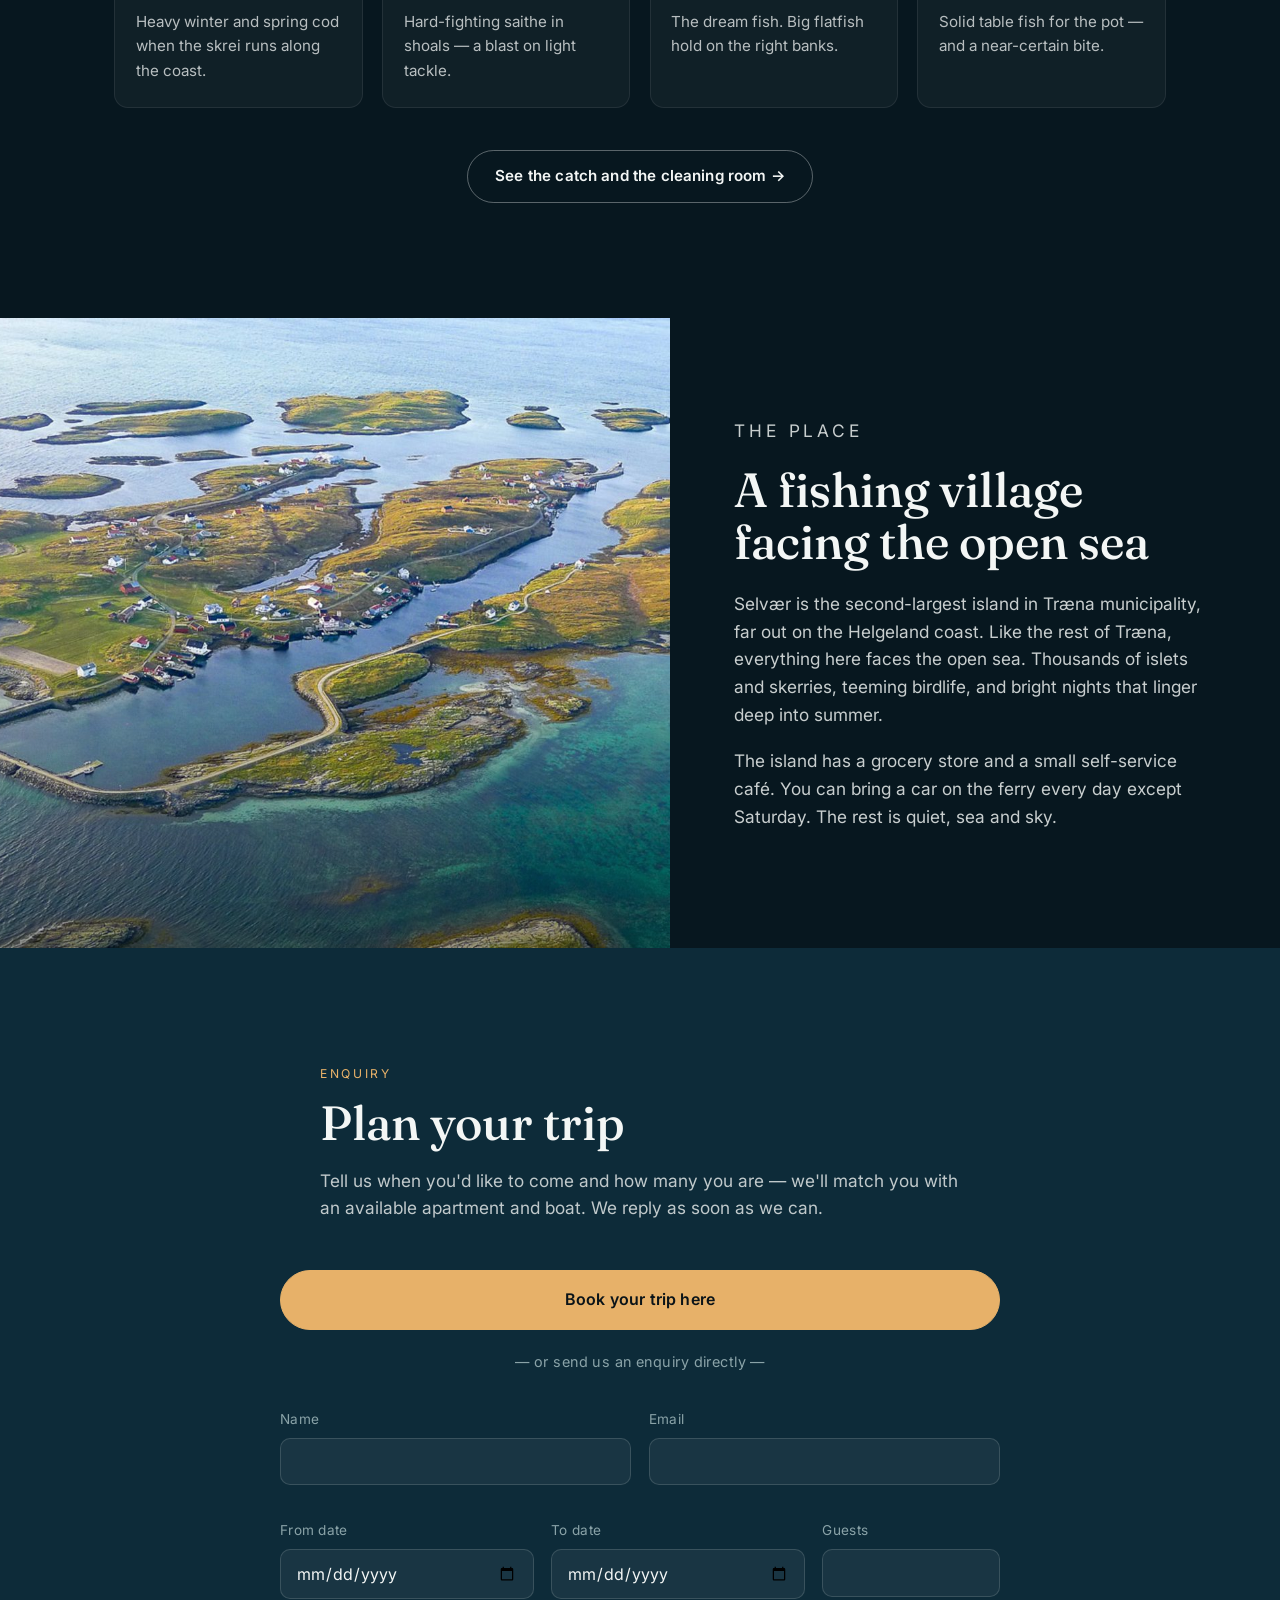
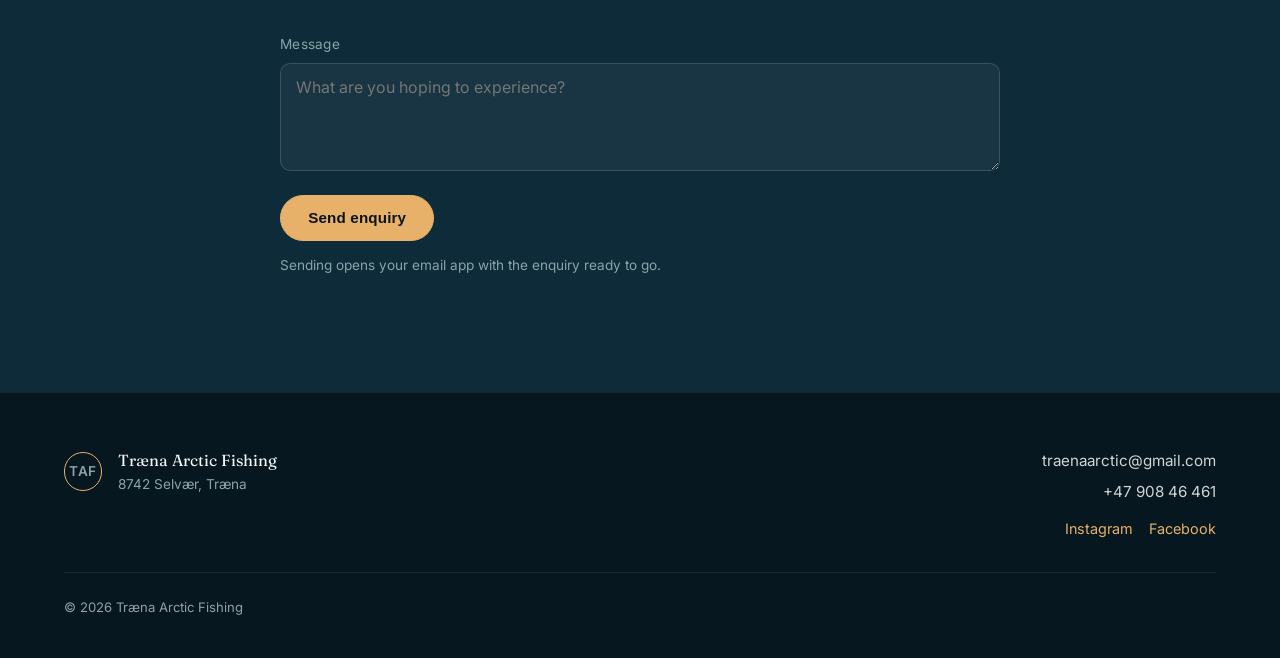
==== commit 517f46ed: "feat: riktige leilighetsstørrelser+beskrivelser+bilder, båt 1-7, pris per uke, NOK/EUR-veksler, tele" ====
--- a/index.html
+++ b/index.html
@@ -4,7 +4,7 @@
   <meta charset="UTF-8" />
   <meta name="viewport" content="width=device-width, initial-scale=1.0" />
   <title>Træna Arctic Fishing — Havfiske på Selvær</title>
-  <meta name="description" content="Havfiske ytterst mot storhavet. Moderne leiligheter på kaikanten, egne båter og noen av Norges beste fiskeplasser — på Selvær i Træna." />
+  <meta name="description" content="Havfiske ytterst mot storhavet. Moderne leiligheter ved kaia, egne båter og noen av Norges beste fiskeplasser — på Selvær i Træna." />
   <link rel="preconnect" href="https://fonts.googleapis.com" />
   <link rel="preconnect" href="https://fonts.gstatic.com" crossorigin />
   <link href="https://fonts.googleapis.com/css2?family=Fraunces:opsz,wght@9..144,400;9..144,500;9..144,600&family=Inter:wght@400;500;600&display=swap" rel="stylesheet" />
@@ -31,6 +31,11 @@
       <span class="lang__sep">/</span>
       <span class="lang__opt" data-lang="de">DE</span>
     </button>
+    <button class="cur" id="curToggle" type="button" aria-label="Valuta / Currency / Währung">
+      <span class="cur__opt is-active" data-cur="nok">NOK</span>
+      <span class="lang__sep">/</span>
+      <span class="cur__opt" data-cur="eur">EUR</span>
+    </button>
   </header>
 
   <!-- ============ HERO ============ -->
@@ -43,9 +48,9 @@
           data-en="Deep-sea fishing at the&nbsp;edge of the open sea"
           data-de="Hochseeangeln am&nbsp;Rand des offenen Meeres">Havfiske ytterst&nbsp;mot storhavet</h1>
       <p class="hero__lead"
-         data-no="Moderne leiligheter på kaikanten, egne båter og noen av landets beste fiskeplasser rett utenfor stuedøra."
-         data-en="Modern apartments on the quay, your own boat, and some of Norway's best fishing grounds right outside the door."
-         data-de="Moderne Wohnungen am Kai, ein eigenes Boot und einige der besten Angelplätze Norwegens direkt vor der Tür.">Moderne leiligheter på kaikanten, egne båter og noen av landets beste fiskeplasser rett utenfor stuedøra.</p>
+         data-no="Moderne leiligheter ved kaia, egne båter og noen av landets beste fiskeplasser rett utenfor døra."
+         data-en="Modern apartments by the quay, your own boat, and some of Norway's best fishing grounds right outside the door."
+         data-de="Moderne Wohnungen am Kai, ein eigenes Boot und einige der besten Angelplätze Norwegens direkt vor der Tür.">Moderne leiligheter ved kaia, egne båter og noen av landets beste fiskeplasser rett utenfor døra.</p>
       <div class="hero__actions">
         <a href="booking.html" class="btn btn--gold" data-no="Book din reise" data-en="Book your trip" data-de="Reise buchen">Book din reise</a>
         <a href="fiske.html" class="btn btn--ghost" data-no="Se fisket" data-en="The fishing" data-de="Zum Angeln">Se fisket</a>
@@ -58,10 +63,10 @@
   <section class="strip">
     <div class="strip__item">
       <span class="strip__num">6</span>
-      <span class="strip__label" data-no="leiligheter på kaia" data-en="apartments on the quay" data-de="Wohnungen am Kai">leiligheter på kaia</span>
+      <span class="strip__label" data-no="leiligheter ved kaia" data-en="apartments by the quay" data-de="Wohnungen am Kai">leiligheter ved kaia</span>
     </div>
     <div class="strip__item">
-      <span class="strip__num">8</span>
+      <span class="strip__num">7</span>
       <span class="strip__label" data-no="båter, 115–150 hk" data-en="boats, 115–150 hp" data-de="Boote, 115–150 PS">båter, 115–150 hk</span>
     </div>
     <div class="strip__item">
@@ -78,19 +83,19 @@
     </div>
     <div class="split">
       <div class="split__text">
-        <p data-no="Seks moderne leiligheter ligger på rekke langs kaia. Hver er på 75–85 m² med tre soverom, fullt utstyrt kjøkken, gratis wifi og Bluetooth-lyd. Du går rett fra frokostbordet og ned i båten."
-           data-en="Six modern apartments line the quay. Each is 75–85 m² with three bedrooms, a fully equipped kitchen, free wi-fi and a Bluetooth sound system. Step from the breakfast table straight down into the boat."
-           data-de="Sechs moderne Wohnungen reihen sich am Kai. Jede ist 75–85 m² groß, mit drei Schlafzimmern, voll ausgestatteter Küche, kostenlosem WLAN und Bluetooth-Anlage. Vom Frühstückstisch geht es direkt ins Boot.">Seks moderne leiligheter ligger på rekke langs kaia. Hver er på 75–85 m² med tre soverom, fullt utstyrt kjøkken, gratis wifi og Bluetooth-lyd. Du går rett fra frokostbordet og ned i båten.</p>
+        <p data-no="Seks moderne leiligheter ligger på rekke ved kaia. Fem har tre soverom på 75–85 m²; Vegardbryggen er en koselig ettromsleilighet på 38 m². Fullt utstyrt kjøkken, gratis wifi og Bluetooth-lyd. Du går rett fra frokostbordet og ned i båten."
+           data-en="Six modern apartments line the quay. Five have three bedrooms at 75–85 m²; Vegardbryggen is a cosy 38 m² one-bedroom. Fully equipped kitchen, free wi-fi and a Bluetooth sound system. Step from the breakfast table straight down into the boat."
+           data-de="Sechs moderne Wohnungen reihen sich am Kai. Fünf haben drei Schlafzimmer mit 75–85 m²; Vegardbryggen ist eine gemütliche 38-m²-Einzimmerwohnung. Voll ausgestattete Küche, kostenloses WLAN und Bluetooth-Anlage. Vom Frühstückstisch geht es direkt ins Boot.">Seks moderne leiligheter ligger på rekke ved kaia. Fem har tre soverom på 75–85 m²; Vegardbryggen er en koselig ettromsleilighet på 38 m². Fullt utstyrt kjøkken, gratis wifi og Bluetooth-lyd. Du går rett fra frokostbordet og ned i båten.</p>
         <ul class="ticks">
-          <li data-no="75–85 m², tre soverom" data-en="75–85 m², three bedrooms" data-de="75–85 m², drei Schlafzimmer">75–85 m², tre soverom</li>
+          <li data-no="38–85 m², 1–3 soverom" data-en="38–85 m², 1–3 bedrooms" data-de="38–85 m², 1–3 Schlafzimmer">38–85 m², 1–3 soverom</li>
           <li data-no="Fullt utstyrt kjøkken" data-en="Fully equipped kitchen" data-de="Voll ausgestattete Küche">Fullt utstyrt kjøkken</li>
           <li data-no="Gratis wifi og Bluetooth-lyd" data-en="Free wi-fi and Bluetooth sound" data-de="Kostenloses WLAN und Bluetooth-Anlage">Gratis wifi og Bluetooth-lyd</li>
-          <li data-no="Rett på kaikanten" data-en="Right on the waterfront" data-de="Direkt am Wasser">Rett på kaikanten</li>
+          <li data-no="Rett ved kaia" data-en="Right by the quay" data-de="Direkt am Wasser">Rett ved kaia</li>
         </ul>
         <a href="facilities.html" class="textlink" data-no="Se alle leilighetene →" data-en="See all apartments →" data-de="Alle Wohnungen ansehen →">Se alle leilighetene →</a>
       </div>
       <figure class="split__media" data-img="leiligheter" role="img"
-              aria-label="Leilighetene på kaia, sett fra luften"></figure>
+              aria-label="Leilighetene ved kaia, sett fra luften"></figure>
     </div>
   </section>
 
@@ -102,11 +107,11 @@
     </div>
     <div class="split split--reverse">
       <div class="split__text">
-        <p data-no="Velg blant åtte stødige aluminiumsbåter på 22–24 fot med 115–150 hesters motor — godt egnet for dypvannsfiske ute mot storhavet. Du bestemmer farten: fisk rolig langs holmene, eller sett kursen utover mot de virkelig gode plassene."
-           data-en="Choose from eight sturdy 22–24 foot aluminium boats with 115–150 horsepower engines — well suited to deep-water fishing out toward the open sea. Set your own pace: work the skerries close in, or head out to the real honey holes."
-           data-de="Wählen Sie aus acht robusten Aluminiumbooten von 22–24 Fuß mit 115–150 PS — bestens geeignet fürs Tiefseeangeln draußen am offenen Meer. Sie bestimmen das Tempo: ruhig entlang der Schären oder hinaus zu den wirklich guten Plätzen.">Velg blant åtte stødige aluminiumsbåter på 22–24 fot med 115–150 hesters motor — godt egnet for dypvannsfiske ute mot storhavet. Du bestemmer farten: fisk rolig langs holmene, eller sett kursen utover mot de virkelig gode plassene.</p>
+        <p data-no="Velg blant sju stødige aluminiumsbåter på 22–24,5 fot med 115–150 hesters motor — godt egnet for dypvannsfiske ute mot storhavet. Du bestemmer farten: fisk rolig langs holmene, eller sett kursen utover mot de virkelig gode plassene."
+           data-en="Choose from seven sturdy 22–24.5 foot aluminium boats with 115–150 horsepower engines — well suited to deep-water fishing out toward the open sea. Set your own pace: work the skerries close in, or head out to the real honey holes."
+           data-de="Wählen Sie aus sieben robusten Aluminiumbooten von 22–24,5 Fuß mit 115–150 PS — bestens geeignet fürs Tiefseeangeln draußen am offenen Meer. Sie bestimmen das Tempo: ruhig entlang der Schären oder hinaus zu den wirklich guten Plätzen.">Velg blant sju stødige aluminiumsbåter på 22–24,5 fot med 115–150 hesters motor — godt egnet for dypvannsfiske ute mot storhavet. Du bestemmer farten: fisk rolig langs holmene, eller sett kursen utover mot de virkelig gode plassene.</p>
         <ul class="ticks">
-          <li data-no="8 aluminiumsbåter, 22–24 fot" data-en="8 aluminium boats, 22–24 foot" data-de="8 Aluminiumboote, 22–24 Fuß">8 aluminiumsbåter, 22–24 fot</li>
+          <li data-no="7 aluminiumsbåter, 22–24,5 fot" data-en="7 aluminium boats, 22–24.5 foot" data-de="7 Aluminiumboote, 22–24,5 Fuß">7 aluminiumsbåter, 22–24,5 fot</li>
           <li data-no="115–150 hk påhengsmotor" data-en="115–150 hp engine" data-de="115–150 PS Motor">115–150 hk påhengsmotor</li>
           <li data-no="Ekkolodd og GPS-plotter" data-en="Echo sounder and GPS plotter" data-de="Echolot und GPS-Plotter">Ekkolodd og GPS-plotter</li>
         </ul>
@@ -169,9 +174,9 @@
     <div class="feature__panel">
       <p class="eyebrow" data-no="Stedet" data-en="The place" data-de="Der Ort">Stedet</p>
       <h2 data-no="Et fiskevær mot åpent hav" data-en="A fishing village facing the open sea" data-de="Ein Fischerdorf am offenen Meer">Et fiskevær mot åpent hav</h2>
-      <p data-no="Selvær er den nest største øya i Træna-arkipelet, langt ute på Helgelandskysten. Som resten av Træna vender alt her mot storhavet. Tusenvis av holmer og skjær, yrende fugleliv, og lyse netter som varer til langt på sommeren."
-         data-en="Selvær is the second-largest island in the Træna archipelago, far out on the Helgeland coast. Like the rest of Træna, everything here faces the open sea. Thousands of islets and skerries, teeming birdlife, and bright nights that linger deep into summer."
-         data-de="Selvær ist die zweitgrößte Insel des Træna-Archipels, weit draußen an der Helgeland-Küste. Wie ganz Træna ist hier alles dem offenen Meer zugewandt. Tausende Inseln und Schären, reiches Vogelleben und helle Nächte bis tief in den Sommer.">Selvær er den nest største øya i Træna-arkipelet, langt ute på Helgelandskysten. Som resten av Træna vender alt her mot storhavet. Tusenvis av holmer og skjær, yrende fugleliv, og lyse netter som varer til langt på sommeren.</p>
+      <p data-no="Selvær er den nest største øya i Træna kommune, langt ute på Helgelandskysten. Som resten av Træna vender alt her mot storhavet. Tusenvis av holmer og skjær, yrende fugleliv, og lyse netter som varer til langt på sommeren."
+         data-en="Selvær is the second-largest island in Træna municipality, far out on the Helgeland coast. Like the rest of Træna, everything here faces the open sea. Thousands of islets and skerries, teeming birdlife, and bright nights that linger deep into summer."
+         data-de="Selvær ist die zweitgrößte Insel der Gemeinde Træna, weit draußen an der Helgeland-Küste. Wie ganz Træna ist hier alles dem offenen Meer zugewandt. Tausende Inseln und Schären, reiches Vogelleben und helle Nächte bis tief in den Sommer.">Selvær er den nest største øya i Træna kommune, langt ute på Helgelandskysten. Som resten av Træna vender alt her mot storhavet. Tusenvis av holmer og skjær, yrende fugleliv, og lyse netter som varer til langt på sommeren.</p>
       <p data-no="På øya finnes dagligvarebutikk og en liten selvbetjent kafé. Du kan ta bil med på ferja alle dager unntatt lørdag. Resten er ro, sjø og himmel."
          data-en="The island has a grocery store and a small self-service café. You can bring a car on the ferry every day except Saturday. The rest is quiet, sea and sky."
          data-de="Auf der Insel gibt es einen Lebensmittelladen und ein kleines Selbstbedienungscafé. Sie können das Auto an allen Tagen außer samstags auf die Fähre mitnehmen. Der Rest ist Ruhe, Meer und Himmel.">På øya finnes dagligvarebutikk og en liten selvbetjent kafé. Du kan ta bil med på ferja alle dager unntatt lørdag. Resten er ro, sjø og himmel.</p>
@@ -242,7 +247,7 @@
     </div>
     <div class="footer__contact">
       <a href="mailto:traenaarctic@gmail.com">traenaarctic@gmail.com</a>
-      <a href="tel:+4797524099">+47 975 24 099</a>
+      <a href="tel:+4790846461">+47 908 46 461</a>
       <div class="footer__social">
         <a href="https://www.instagram.com/traenaarcticfishing/" target="_blank" rel="noopener">Instagram</a>
         <a href="https://www.facebook.com/trenaarcticfishing/" target="_blank" rel="noopener">Facebook</a>
--- a/styles.css
+++ b/styles.css
@@ -83,6 +83,16 @@
 .lang__opt { transition: color .2s; }
 .lang__opt.is-active { color: var(--gold); font-weight: 600; }
 .lang__sep { opacity: .4; }
+
+/* currency toggle — mirrors .lang */
+.cur {
+  display: flex; align-items: center; gap: .3rem;
+  background: none; border: none; cursor: pointer;
+  color: var(--slate); font-family: var(--font-body); font-size: .8rem;
+  letter-spacing: .04em; padding-left: .2rem;
+}
+.cur__opt { transition: color .2s; }
+.cur__opt.is-active { color: var(--gold); font-weight: 600; }
 
 @media (max-width: 760px) {
   .nav__name { display: none; }
@@ -348,6 +358,21 @@
 .amenity { background: var(--sea); color: var(--foam); font-size: .9rem;
   padding: .5rem 1rem; border-radius: 999px; }
 
+/* ---------- "what's included" list ---------- */
+.includes-list { list-style: none; display: grid; gap: .9rem; max-width: 640px; }
+.includes-list li {
+  position: relative; padding: 0 0 .9rem 2rem;
+  border-bottom: 1px solid rgba(255,255,255,.07);
+  color: rgba(243,246,245,.92); font-size: 1.05rem;
+}
+.includes-list li:last-child { border-bottom: none; }
+.includes-list li::before {
+  content: ""; position: absolute; left: .2rem; top: .5em;
+  width: .75rem; height: .42rem; border-left: 2px solid var(--gold);
+  border-bottom: 2px solid var(--gold); transform: rotate(-45deg);
+}
+.includes-note { margin-top: 1.8rem; max-width: 640px; color: var(--slate); font-size: .92rem; }
+
 /* ---------- units (apartment cards) ---------- */
 .units { display: grid; grid-template-columns: repeat(3, 1fr); gap: 1.4rem; }
 .unit { background: rgba(255,255,255,.04); border: 1px solid rgba(255,255,255,.08);
@@ -356,9 +381,11 @@
 .unit__img { aspect-ratio: 3 / 2; background-size: cover; background-position: center; }
 .unit__body { padding: 1.2rem 1.3rem 1.4rem; }
 .unit__body h3 { font-size: 1.35rem; margin-bottom: .35rem; }
-.unit__meta { font-size: .9rem; color: var(--slate); margin-bottom: .7rem; }
+.unit__meta { font-size: .9rem; color: var(--slate); margin-bottom: .6rem; }
+.unit__desc { font-size: .92rem; color: rgba(243,246,245,.78); margin-bottom: .9rem; line-height: 1.5; }
 .unit__price { font-family: var(--font-display); font-size: 1.3rem; color: var(--gold-soft); }
 .unit__price .from { font-family: var(--font-body); font-size: .8rem; color: var(--slate); margin-right: .3rem; text-transform: lowercase; }
+.unit__price .per { font-family: var(--font-body); font-size: .8rem; color: var(--slate); }
 @media (max-width: 900px) { .units { grid-template-columns: 1fr 1fr; } }
 @media (max-width: 560px) { .units { grid-template-columns: 1fr; } }
 
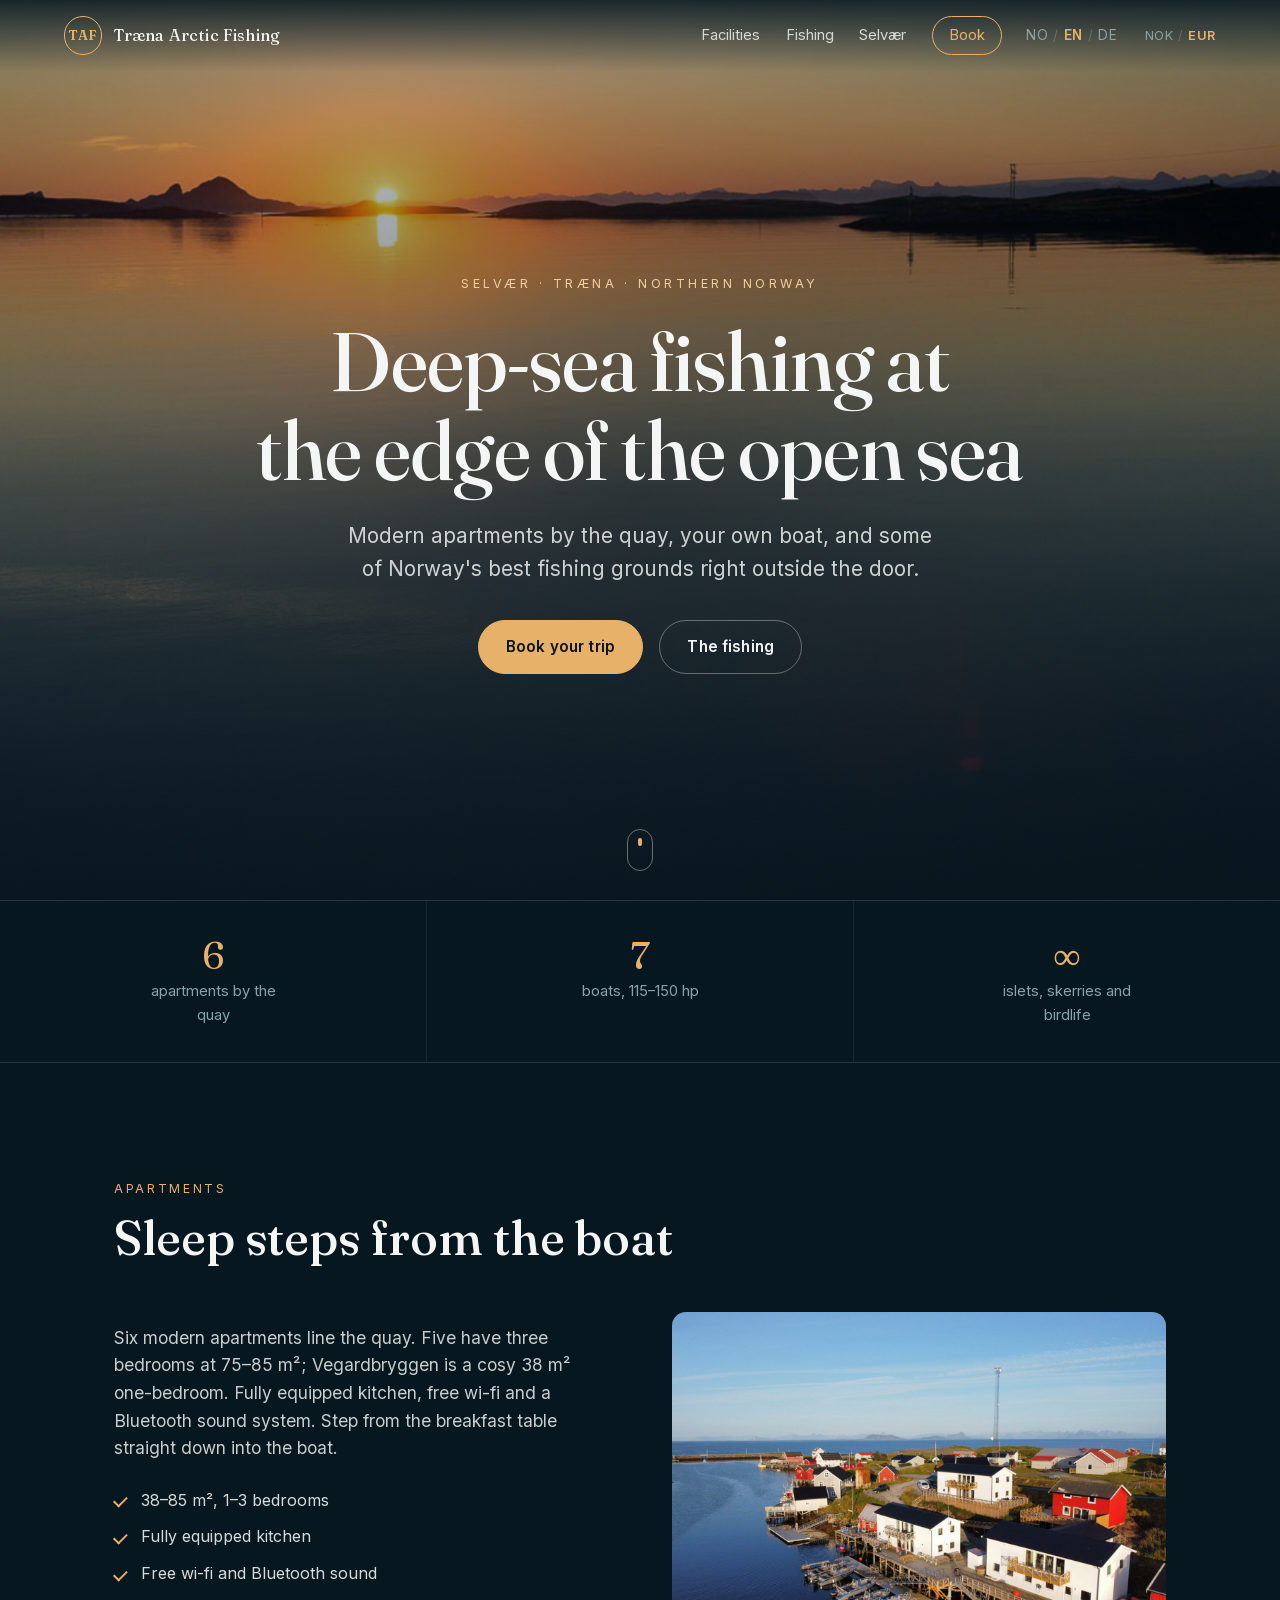
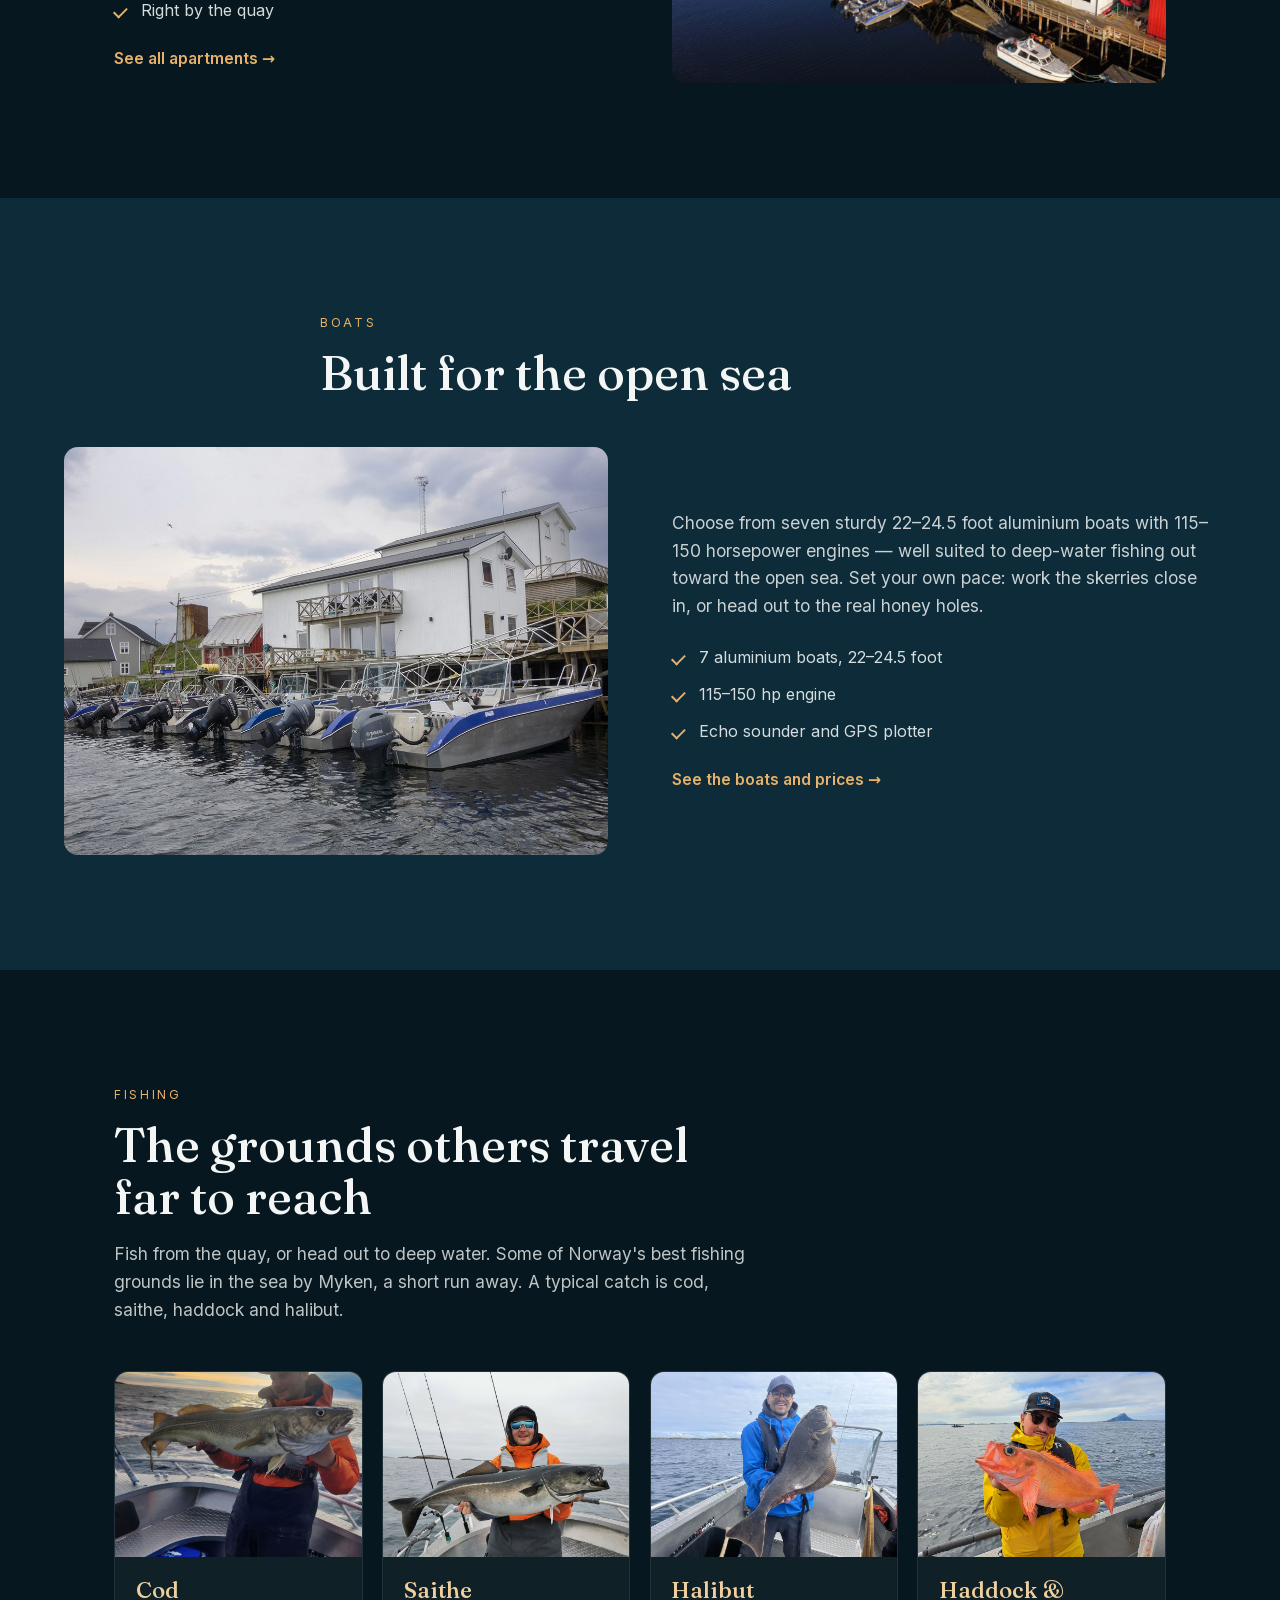
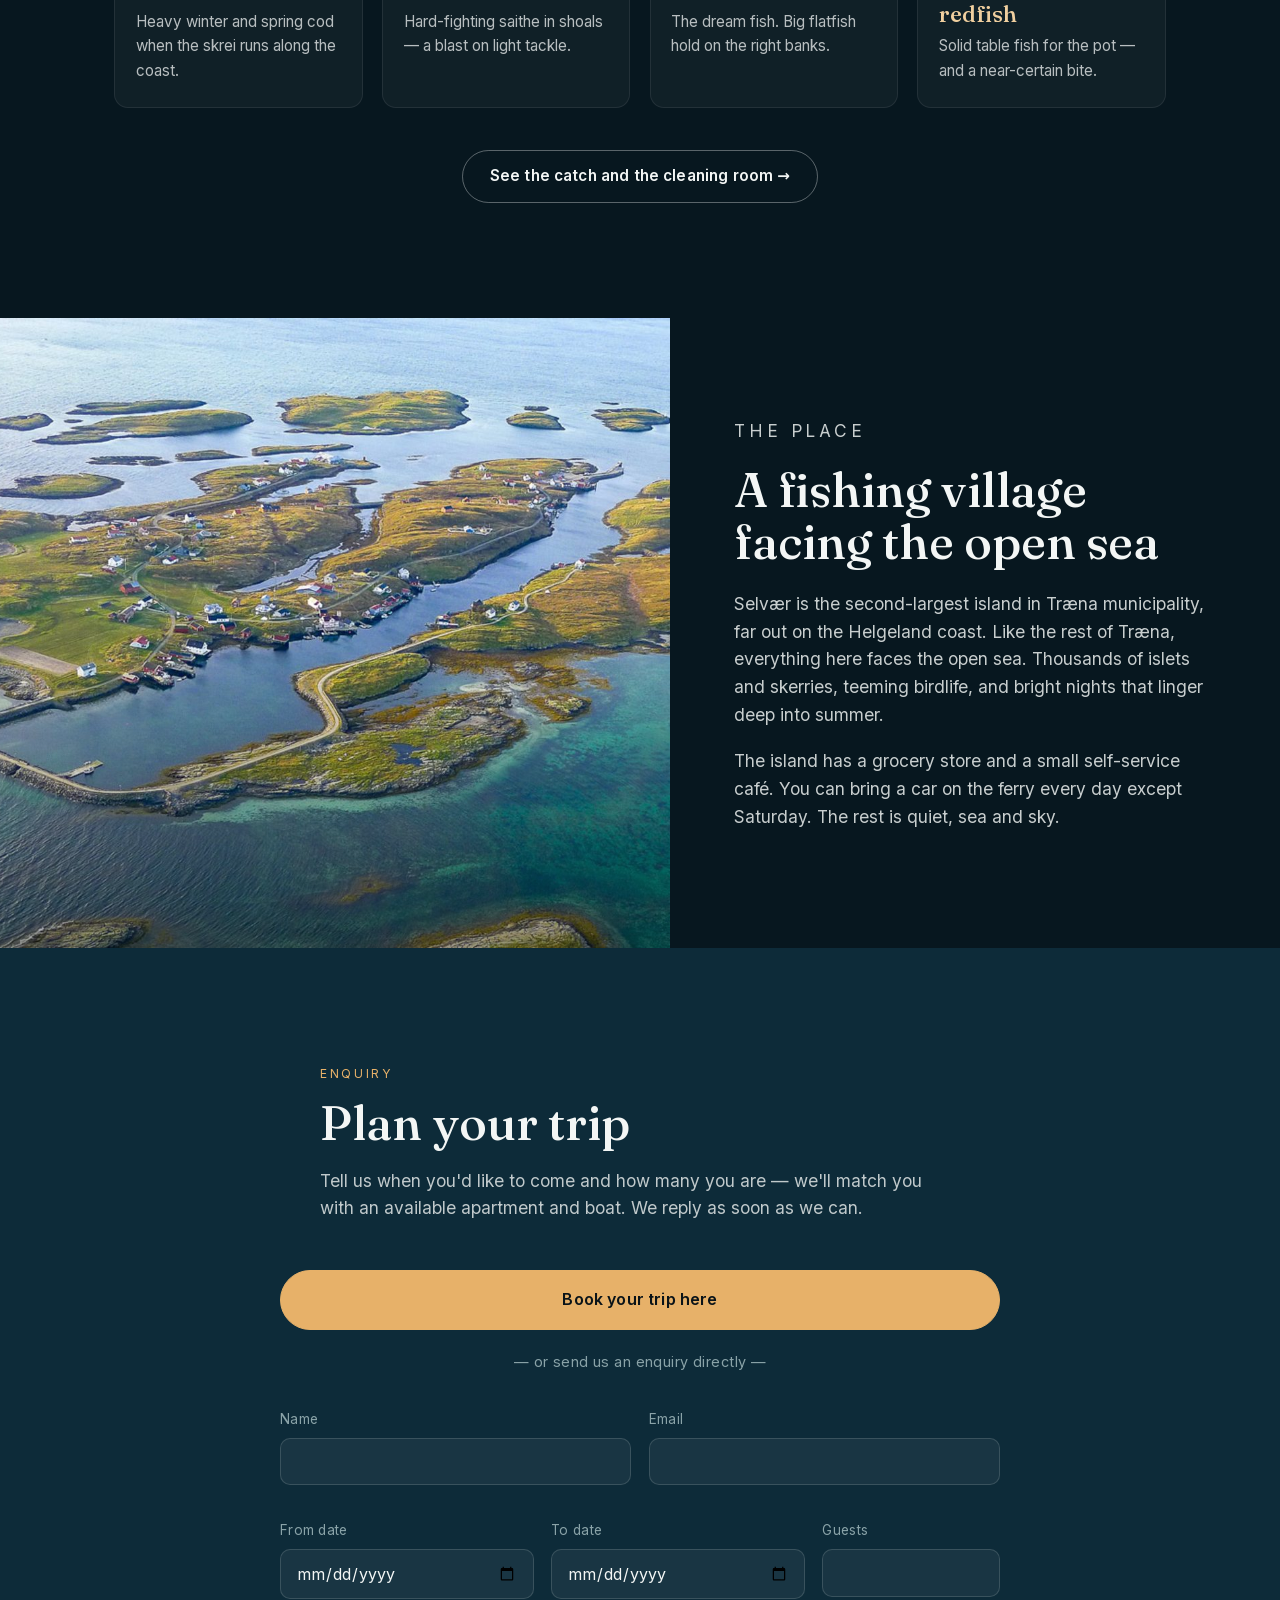
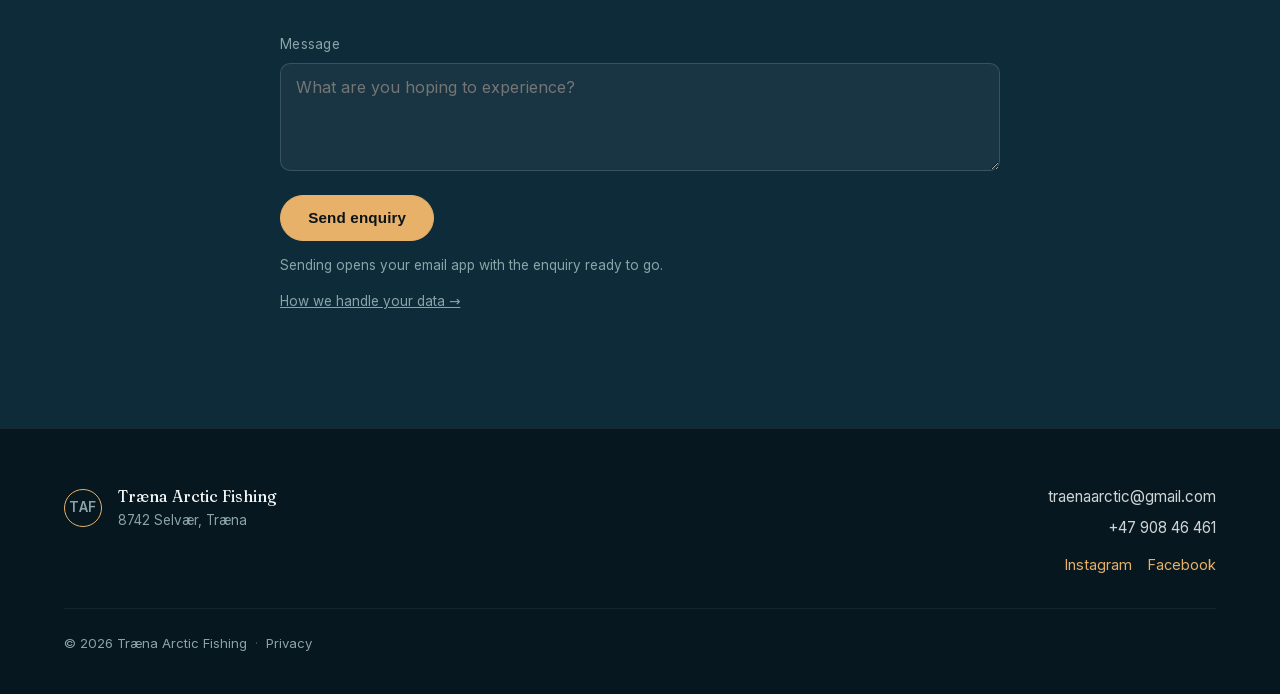
==== commit 10cc4011: "feat(site): launch-ready — fjern betaling/admin, DinTur+e-post, personvern, sikkerhet Mål: kun en in" ====
--- a/index.html
+++ b/index.html
@@ -5,9 +5,8 @@
   <meta name="viewport" content="width=device-width, initial-scale=1.0" />
   <title>Træna Arctic Fishing — Havfiske på Selvær</title>
   <meta name="description" content="Havfiske ytterst mot storhavet. Moderne leiligheter ved kaia, egne båter og noen av Norges beste fiskeplasser — på Selvær i Træna." />
-  <link rel="preconnect" href="https://fonts.googleapis.com" />
-  <link rel="preconnect" href="https://fonts.gstatic.com" crossorigin />
-  <link href="https://fonts.googleapis.com/css2?family=Fraunces:opsz,wght@9..144,400;9..144,500;9..144,600&family=Inter:wght@400;500;600&display=swap" rel="stylesheet" />
+  <link rel="icon" href="favicon.svg" type="image/svg+xml" />
+  <meta name="theme-color" content="#07171f" />
   <link rel="stylesheet" href="styles.css" />
 </head>
 <body>
@@ -198,8 +197,8 @@
       <a class="btn btn--gold"
          href="https://www.dintur.no/no/feriehus/traena-arctic-fishing/"
          data-no-href="https://www.dintur.no/no/feriehus/traena-arctic-fishing/"
-         data-en-href="https://www.dintur.no/en/feriehus/traena-arctic-fishing/"
-         data-de-href="https://www.dintur.no/de/feriehus/traena-arctic-fishing/"
+         data-en-href="https://www.dintur.no/en/holidayhome/traena-arctic-fishing/"
+         data-de-href="https://www.dintur.no/de/ferienhaus/traena-arctic-fishing/"
          target="_blank" rel="noopener"
          data-no="Book din reise her" data-en="Book your trip here" data-de="Buchen Sie hier">Book din reise her</a>
       <p class="book-direct__or" data-no="— eller send oss en forespørsel direkte —" data-en="— or send us an enquiry directly —" data-de="— oder senden Sie uns direkt eine Anfrage —">— eller send oss en forespørsel direkte —</p>
@@ -236,6 +235,7 @@
       </label>
       <button type="submit" class="btn btn--gold" data-no="Send forespørsel" data-en="Send enquiry" data-de="Anfrage senden">Send forespørsel</button>
       <p class="form__note" data-no="Ved å sende åpner vi e-postprogrammet ditt med forespørselen klar." data-en="Sending opens your email app with the enquiry ready to go." data-de="Beim Senden öffnet sich Ihr E-Mail-Programm mit der fertigen Anfrage.">Ved å sende åpner vi e-postprogrammet ditt med forespørselen klar.</p>
+      <p class="form__note"><a href="personvern.html" style="color:inherit;text-decoration:underline" data-no="Slik behandler vi opplysningene dine →" data-en="How we handle your data →" data-de="So gehen wir mit Ihren Daten um →">Slik behandler vi opplysningene dine →</a></p>
     </form>
   </section>
 
@@ -253,7 +253,7 @@
         <a href="https://www.facebook.com/trenaarcticfishing/" target="_blank" rel="noopener">Facebook</a>
       </div>
     </div>
-    <p class="footer__legal">© <span id="year"></span> Træna Arctic Fishing</p>
+    <p class="footer__legal">© <span id="year"></span> Træna Arctic Fishing<span class="sep">·</span><a href="personvern.html" data-no="Personvern" data-en="Privacy" data-de="Datenschutz">Personvern</a></p>
   </footer>
 
   <script src="script.js"></script>
--- a/styles.css
+++ b/styles.css
@@ -1,3 +1,126 @@
+/* Self-hosted fonts (Fraunces + Inter, latin & latin-ext subsets).
+   Downloaded from Google Fonts and served locally so no visitor IP is
+   sent to Google — GDPR-clean, no consent needed. */
+
+/* Fraunces 400 latin-ext */
+@font-face {
+  font-family: 'Fraunces';
+  font-style: normal;
+  font-weight: 400;
+  font-display: swap;
+  src: url(fonts/fraunces-400-latin-ext.woff2) format('woff2');
+  unicode-range: U+0100-02BA, U+02BD-02C5, U+02C7-02CC, U+02CE-02D7, U+02DD-02FF, U+0304, U+0308, U+0329, U+1D00-1DBF, U+1E00-1E9F, U+1EF2-1EFF, U+2020, U+20A0-20AB, U+20AD-20C0, U+2113, U+2C60-2C7F, U+A720-A7FF;
+}
+
+/* Fraunces 400 latin */
+@font-face {
+  font-family: 'Fraunces';
+  font-style: normal;
+  font-weight: 400;
+  font-display: swap;
+  src: url(fonts/fraunces-400-latin.woff2) format('woff2');
+  unicode-range: U+0000-00FF, U+0131, U+0152-0153, U+02BB-02BC, U+02C6, U+02DA, U+02DC, U+0304, U+0308, U+0329, U+2000-206F, U+20AC, U+2122, U+2191, U+2193, U+2212, U+2215, U+FEFF, U+FFFD;
+}
+
+/* Fraunces 500 latin-ext */
+@font-face {
+  font-family: 'Fraunces';
+  font-style: normal;
+  font-weight: 500;
+  font-display: swap;
+  src: url(fonts/fraunces-500-latin-ext.woff2) format('woff2');
+  unicode-range: U+0100-02BA, U+02BD-02C5, U+02C7-02CC, U+02CE-02D7, U+02DD-02FF, U+0304, U+0308, U+0329, U+1D00-1DBF, U+1E00-1E9F, U+1EF2-1EFF, U+2020, U+20A0-20AB, U+20AD-20C0, U+2113, U+2C60-2C7F, U+A720-A7FF;
+}
+
+/* Fraunces 500 latin */
+@font-face {
+  font-family: 'Fraunces';
+  font-style: normal;
+  font-weight: 500;
+  font-display: swap;
+  src: url(fonts/fraunces-500-latin.woff2) format('woff2');
+  unicode-range: U+0000-00FF, U+0131, U+0152-0153, U+02BB-02BC, U+02C6, U+02DA, U+02DC, U+0304, U+0308, U+0329, U+2000-206F, U+20AC, U+2122, U+2191, U+2193, U+2212, U+2215, U+FEFF, U+FFFD;
+}
+
+/* Fraunces 600 latin-ext */
+@font-face {
+  font-family: 'Fraunces';
+  font-style: normal;
+  font-weight: 600;
+  font-display: swap;
+  src: url(fonts/fraunces-600-latin-ext.woff2) format('woff2');
+  unicode-range: U+0100-02BA, U+02BD-02C5, U+02C7-02CC, U+02CE-02D7, U+02DD-02FF, U+0304, U+0308, U+0329, U+1D00-1DBF, U+1E00-1E9F, U+1EF2-1EFF, U+2020, U+20A0-20AB, U+20AD-20C0, U+2113, U+2C60-2C7F, U+A720-A7FF;
+}
+
+/* Fraunces 600 latin */
+@font-face {
+  font-family: 'Fraunces';
+  font-style: normal;
+  font-weight: 600;
+  font-display: swap;
+  src: url(fonts/fraunces-600-latin.woff2) format('woff2');
+  unicode-range: U+0000-00FF, U+0131, U+0152-0153, U+02BB-02BC, U+02C6, U+02DA, U+02DC, U+0304, U+0308, U+0329, U+2000-206F, U+20AC, U+2122, U+2191, U+2193, U+2212, U+2215, U+FEFF, U+FFFD;
+}
+
+/* Inter 400 latin-ext */
+@font-face {
+  font-family: 'Inter';
+  font-style: normal;
+  font-weight: 400;
+  font-display: swap;
+  src: url(fonts/inter-400-latin-ext.woff2) format('woff2');
+  unicode-range: U+0100-02BA, U+02BD-02C5, U+02C7-02CC, U+02CE-02D7, U+02DD-02FF, U+0304, U+0308, U+0329, U+1D00-1DBF, U+1E00-1E9F, U+1EF2-1EFF, U+2020, U+20A0-20AB, U+20AD-20C0, U+2113, U+2C60-2C7F, U+A720-A7FF;
+}
+
+/* Inter 400 latin */
+@font-face {
+  font-family: 'Inter';
+  font-style: normal;
+  font-weight: 400;
+  font-display: swap;
+  src: url(fonts/inter-400-latin.woff2) format('woff2');
+  unicode-range: U+0000-00FF, U+0131, U+0152-0153, U+02BB-02BC, U+02C6, U+02DA, U+02DC, U+0304, U+0308, U+0329, U+2000-206F, U+20AC, U+2122, U+2191, U+2193, U+2212, U+2215, U+FEFF, U+FFFD;
+}
+
+/* Inter 500 latin-ext */
+@font-face {
+  font-family: 'Inter';
+  font-style: normal;
+  font-weight: 500;
+  font-display: swap;
+  src: url(fonts/inter-500-latin-ext.woff2) format('woff2');
+  unicode-range: U+0100-02BA, U+02BD-02C5, U+02C7-02CC, U+02CE-02D7, U+02DD-02FF, U+0304, U+0308, U+0329, U+1D00-1DBF, U+1E00-1E9F, U+1EF2-1EFF, U+2020, U+20A0-20AB, U+20AD-20C0, U+2113, U+2C60-2C7F, U+A720-A7FF;
+}
+
+/* Inter 500 latin */
+@font-face {
+  font-family: 'Inter';
+  font-style: normal;
+  font-weight: 500;
+  font-display: swap;
+  src: url(fonts/inter-500-latin.woff2) format('woff2');
+  unicode-range: U+0000-00FF, U+0131, U+0152-0153, U+02BB-02BC, U+02C6, U+02DA, U+02DC, U+0304, U+0308, U+0329, U+2000-206F, U+20AC, U+2122, U+2191, U+2193, U+2212, U+2215, U+FEFF, U+FFFD;
+}
+
+/* Inter 600 latin-ext */
+@font-face {
+  font-family: 'Inter';
+  font-style: normal;
+  font-weight: 600;
+  font-display: swap;
+  src: url(fonts/inter-600-latin-ext.woff2) format('woff2');
+  unicode-range: U+0100-02BA, U+02BD-02C5, U+02C7-02CC, U+02CE-02D7, U+02DD-02FF, U+0304, U+0308, U+0329, U+1D00-1DBF, U+1E00-1E9F, U+1EF2-1EFF, U+2020, U+20A0-20AB, U+20AD-20C0, U+2113, U+2C60-2C7F, U+A720-A7FF;
+}
+
+/* Inter 600 latin */
+@font-face {
+  font-family: 'Inter';
+  font-style: normal;
+  font-weight: 600;
+  font-display: swap;
+  src: url(fonts/inter-600-latin.woff2) format('woff2');
+  unicode-range: U+0000-00FF, U+0131, U+0152-0153, U+02BB-02BC, U+02C6, U+02DA, U+02DC, U+0304, U+0308, U+0329, U+2000-206F, U+20AC, U+2122, U+2191, U+2193, U+2212, U+2215, U+FEFF, U+FFFD;
+}
 /* ============================================================
    Træna Arctic Fishing — coastal/arctic theme
    ============================================================ */
@@ -433,6 +556,15 @@
 .field select:focus { outline: none; border-color: var(--gold); background-color: rgba(255,255,255,.08); }
 .field select option { background: var(--ocean); color: var(--foam); }
 
+/* ---------- booking availability + confirm ---------- */
+.avail { max-width: 720px; margin: -.4rem 0 1.4rem; padding: .9rem 1.1rem; border-radius: 10px; font-weight: 600; }
+.avail.ok { background: rgba(80,200,120,.15); color: #7fe0a0; border: 1px solid rgba(80,200,120,.4); }
+.avail.no { background: rgba(255,90,90,.12); color: #ff9a9a; border: 1px solid rgba(255,90,90,.35); }
+.avail.warn { background: rgba(231,177,105,.12); color: var(--gold); border: 1px solid rgba(231,177,105,.35); }
+.confirm { max-width: 720px; background: rgba(80,200,120,.1); border: 1px solid rgba(80,200,120,.35);
+  border-radius: var(--radius); padding: 2rem; text-align: center; }
+.confirm h2 { font-size: 1.6rem; color: #7fe0a0; }
+
 /* ---------- reveal on scroll ---------- */
 .reveal { opacity: 0; transform: translateY(24px); transition: opacity .7s ease, transform .7s ease; }
 .reveal.is-in { opacity: 1; transform: none; }
@@ -442,3 +574,27 @@
   .reveal { opacity: 1; transform: none; transition: none; }
   .hero__scroll span { animation: none; }
 }
+
+/* ============================================================
+   Legal / privacy pages (personvern.html)
+   ============================================================ */
+.legal { max-width: 760px; margin: 0 auto; }
+.legal__lead { color: rgba(243,246,245,.78); font-size: 1.08rem; margin-bottom: 2.6rem; }
+.legal h2 {
+  font-family: var(--font-display); font-weight: 500;
+  font-size: 1.5rem; color: var(--foam);
+  margin: 2.6rem 0 .8rem;
+}
+.legal h2:first-of-type { margin-top: 0; }
+.legal p, .legal li { color: rgba(243,246,245,.80); line-height: 1.7; }
+.legal p { margin: 0 0 1rem; }
+.legal ul { margin: 0 0 1rem; padding-left: 1.2rem; }
+.legal li { margin: .35rem 0; }
+.legal a { color: var(--gold-soft); text-decoration: underline; text-underline-offset: 2px; }
+.legal a:hover { color: var(--gold); }
+.legal__updated { margin-top: 2.8rem; font-size: .85rem; color: var(--slate); }
+
+/* privacy link in footer */
+.footer__legal a { color: var(--slate); text-decoration: none; }
+.footer__legal a:hover { color: var(--gold-soft); }
+.footer__legal .sep { color: var(--slate); opacity: .5; margin: 0 .5rem; }
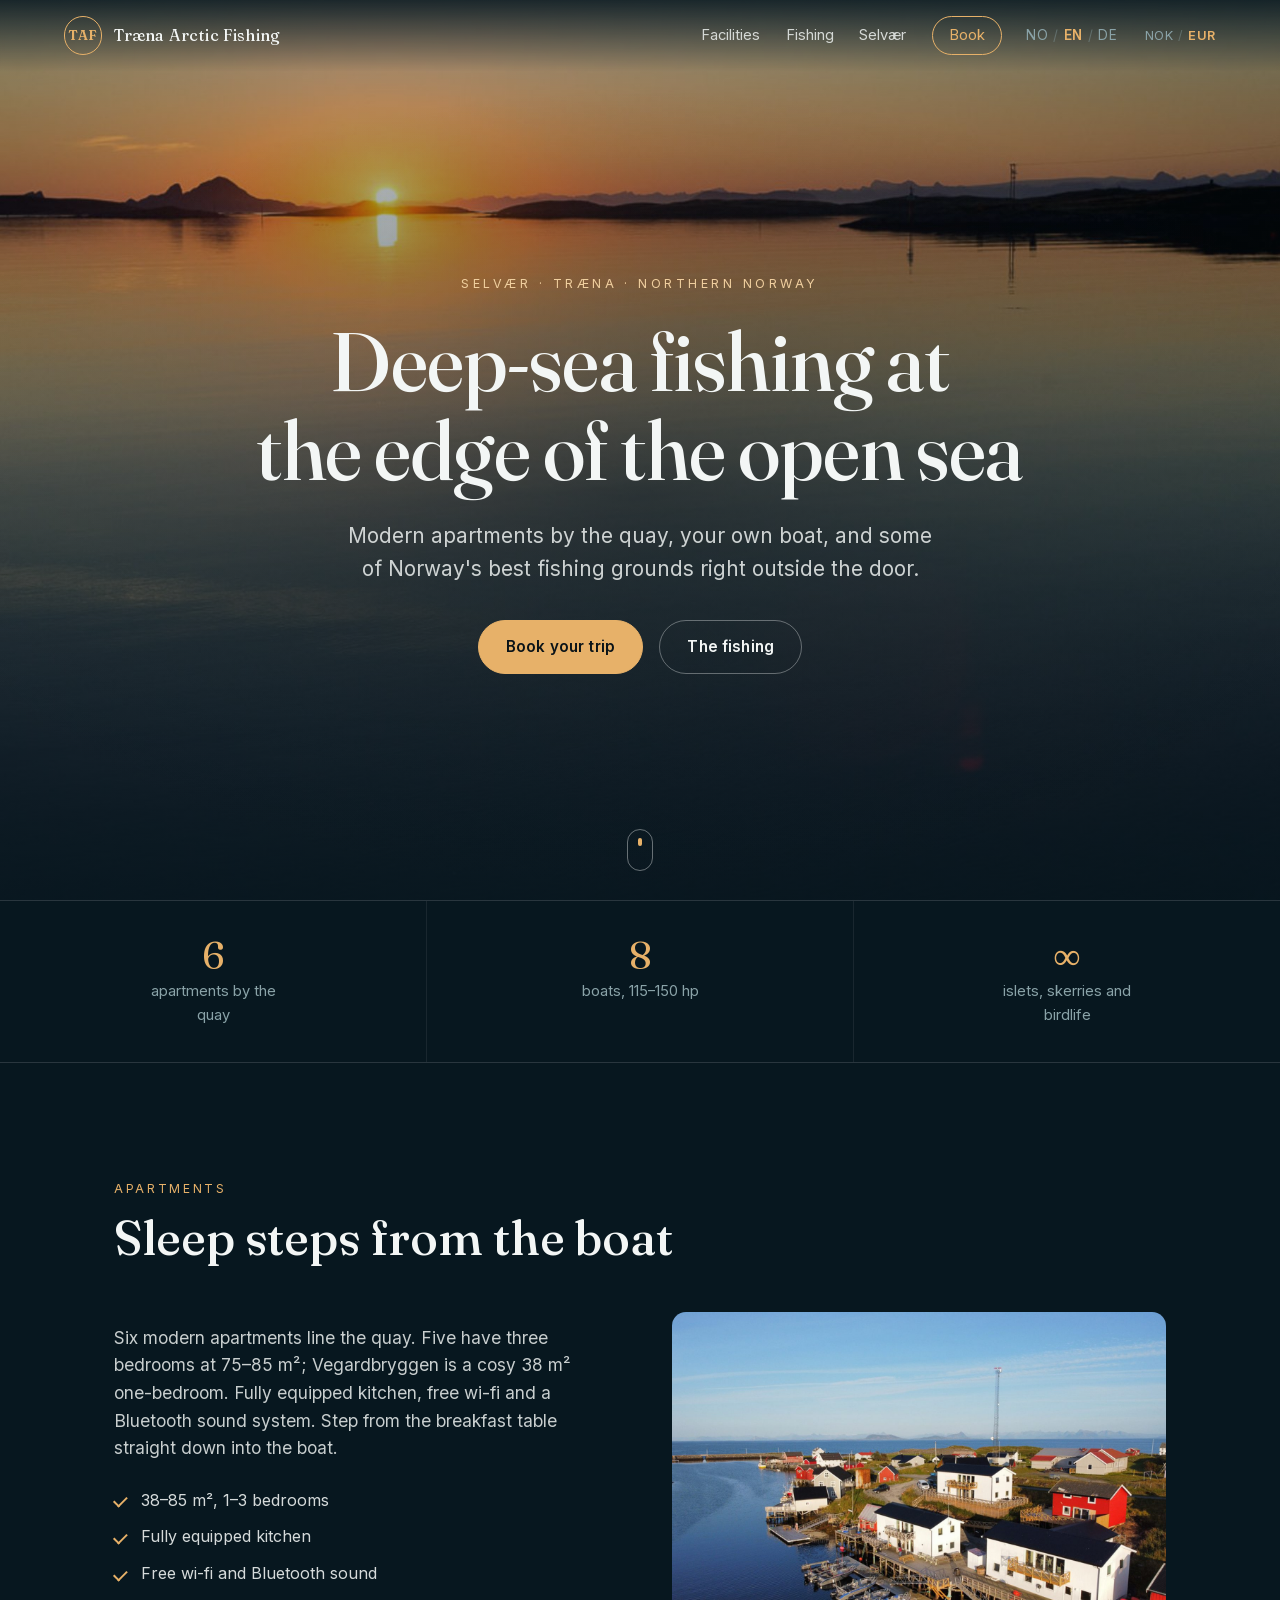
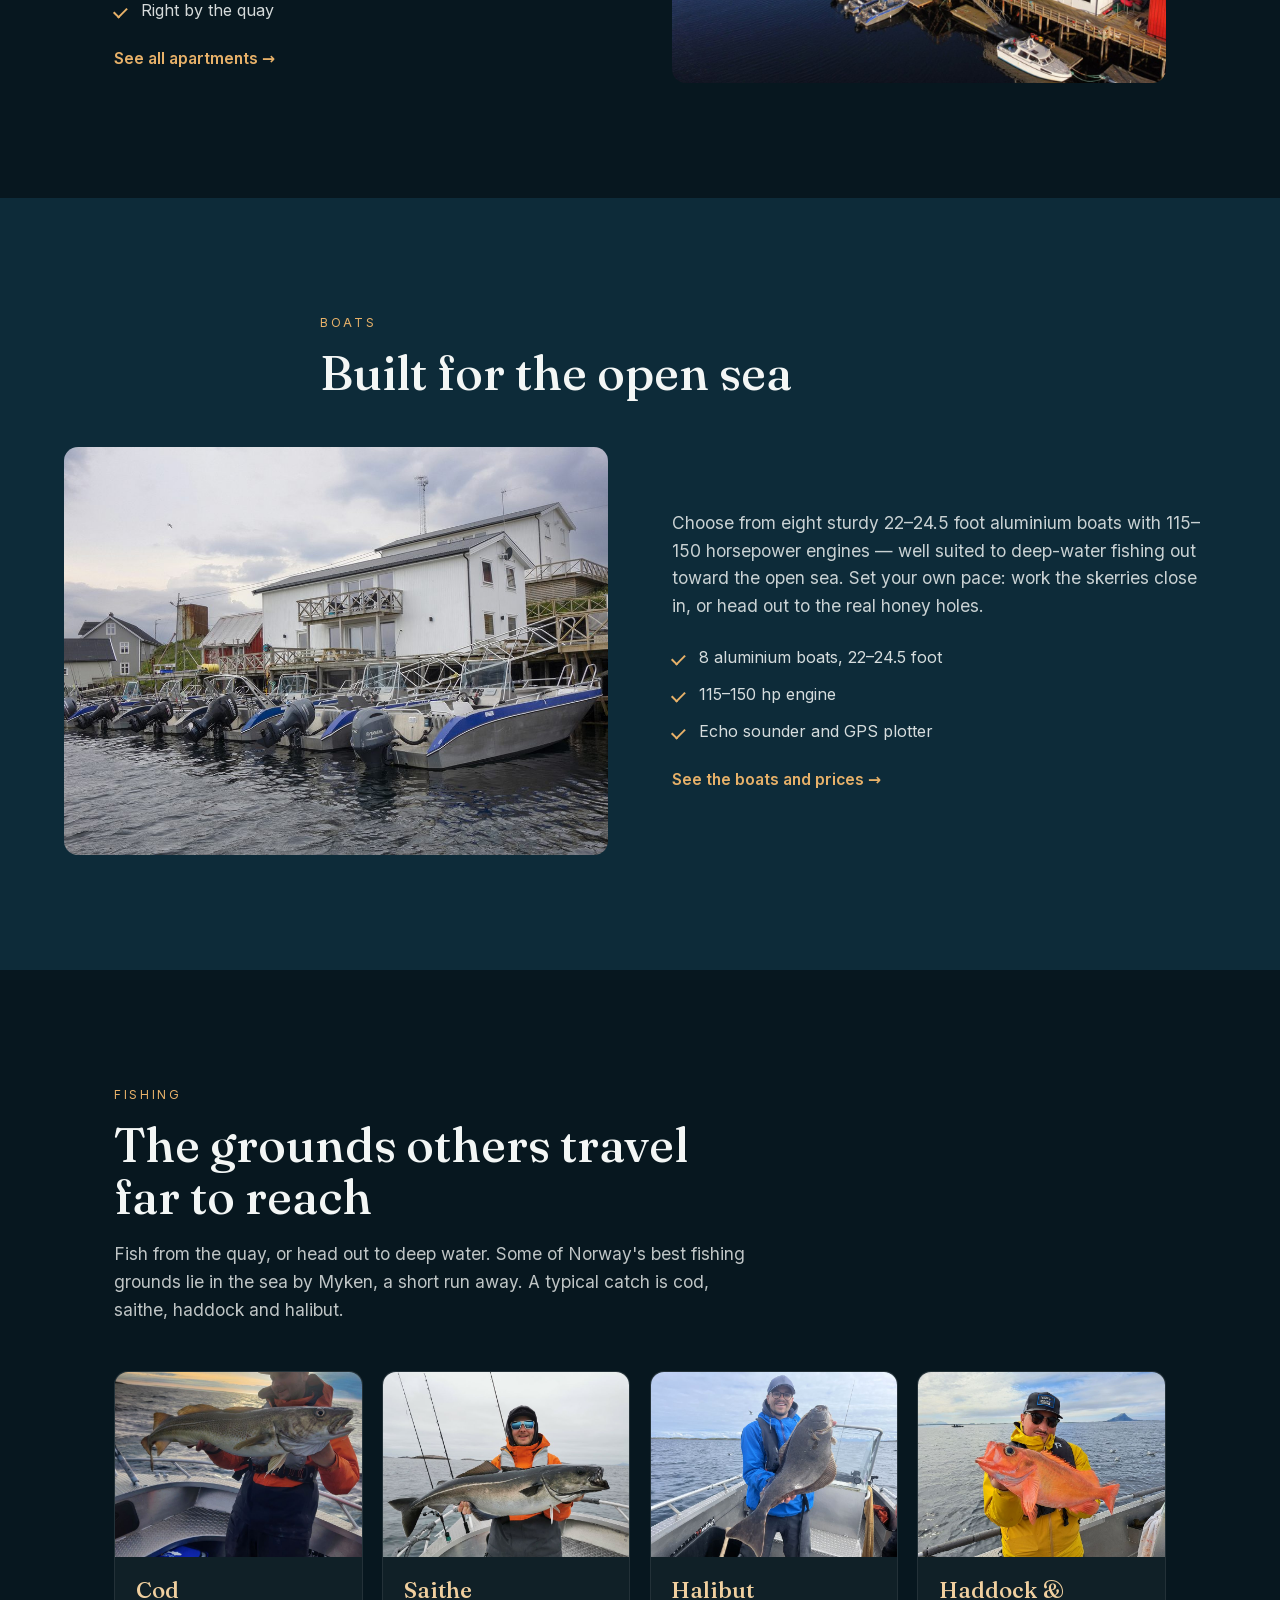
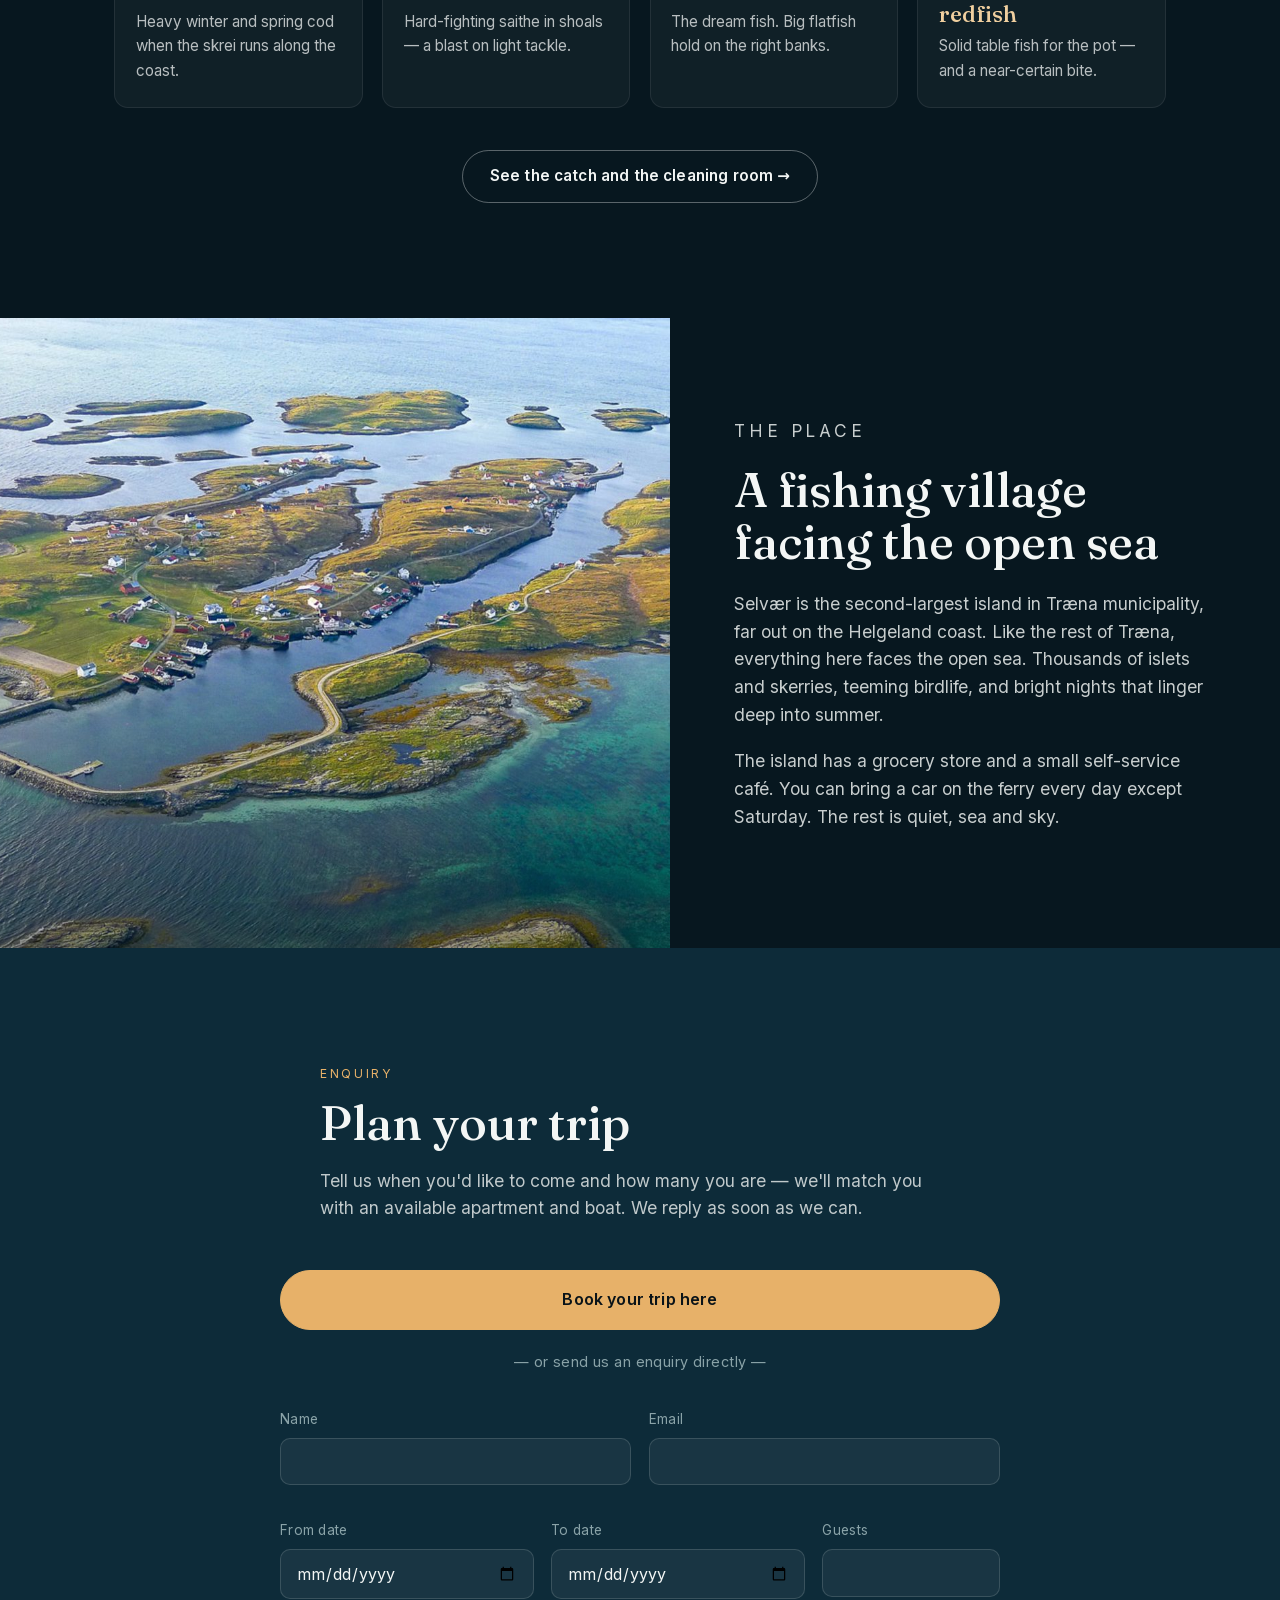
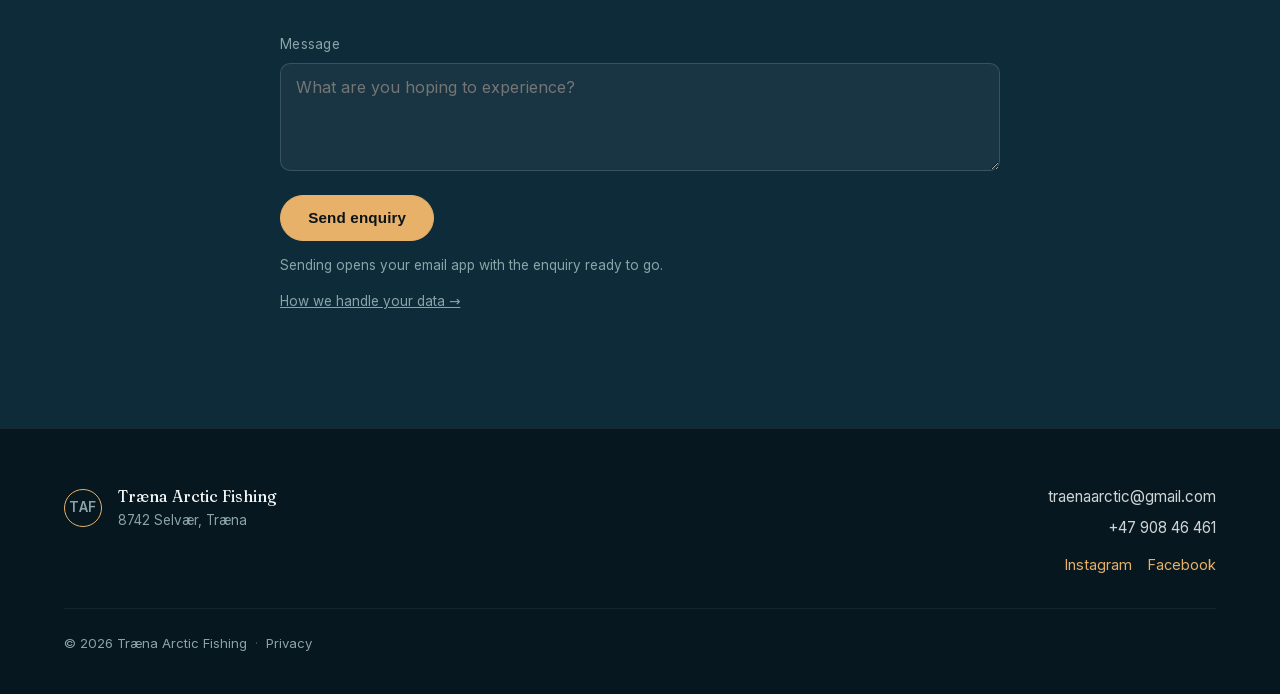
==== commit b7313afc: "fix(booking): 8 båter, ikke 7 — la til Båt 8 + oppdaterte tellinger - Ny Båt 8 (Aluboat 22 ft · 115 " ====
--- a/index.html
+++ b/index.html
@@ -65,7 +65,7 @@
       <span class="strip__label" data-no="leiligheter ved kaia" data-en="apartments by the quay" data-de="Wohnungen am Kai">leiligheter ved kaia</span>
     </div>
     <div class="strip__item">
-      <span class="strip__num">7</span>
+      <span class="strip__num">8</span>
       <span class="strip__label" data-no="båter, 115–150 hk" data-en="boats, 115–150 hp" data-de="Boote, 115–150 PS">båter, 115–150 hk</span>
     </div>
     <div class="strip__item">
@@ -106,11 +106,11 @@
     </div>
     <div class="split split--reverse">
       <div class="split__text">
-        <p data-no="Velg blant sju stødige aluminiumsbåter på 22–24,5 fot med 115–150 hesters motor — godt egnet for dypvannsfiske ute mot storhavet. Du bestemmer farten: fisk rolig langs holmene, eller sett kursen utover mot de virkelig gode plassene."
-           data-en="Choose from seven sturdy 22–24.5 foot aluminium boats with 115–150 horsepower engines — well suited to deep-water fishing out toward the open sea. Set your own pace: work the skerries close in, or head out to the real honey holes."
-           data-de="Wählen Sie aus sieben robusten Aluminiumbooten von 22–24,5 Fuß mit 115–150 PS — bestens geeignet fürs Tiefseeangeln draußen am offenen Meer. Sie bestimmen das Tempo: ruhig entlang der Schären oder hinaus zu den wirklich guten Plätzen.">Velg blant sju stødige aluminiumsbåter på 22–24,5 fot med 115–150 hesters motor — godt egnet for dypvannsfiske ute mot storhavet. Du bestemmer farten: fisk rolig langs holmene, eller sett kursen utover mot de virkelig gode plassene.</p>
+        <p data-no="Velg blant åtte stødige aluminiumsbåter på 22–24,5 fot med 115–150 hesters motor — godt egnet for dypvannsfiske ute mot storhavet. Du bestemmer farten: fisk rolig langs holmene, eller sett kursen utover mot de virkelig gode plassene."
+           data-en="Choose from eight sturdy 22–24.5 foot aluminium boats with 115–150 horsepower engines — well suited to deep-water fishing out toward the open sea. Set your own pace: work the skerries close in, or head out to the real honey holes."
+           data-de="Wählen Sie aus acht robusten Aluminiumbooten von 22–24,5 Fuß mit 115–150 PS — bestens geeignet fürs Tiefseeangeln draußen am offenen Meer. Sie bestimmen das Tempo: ruhig entlang der Schären oder hinaus zu den wirklich guten Plätzen.">Velg blant åtte stødige aluminiumsbåter på 22–24,5 fot med 115–150 hesters motor — godt egnet for dypvannsfiske ute mot storhavet. Du bestemmer farten: fisk rolig langs holmene, eller sett kursen utover mot de virkelig gode plassene.</p>
         <ul class="ticks">
-          <li data-no="7 aluminiumsbåter, 22–24,5 fot" data-en="7 aluminium boats, 22–24.5 foot" data-de="7 Aluminiumboote, 22–24,5 Fuß">7 aluminiumsbåter, 22–24,5 fot</li>
+          <li data-no="8 aluminiumsbåter, 22–24,5 fot" data-en="8 aluminium boats, 22–24.5 foot" data-de="8 Aluminiumboote, 22–24,5 Fuß">8 aluminiumsbåter, 22–24,5 fot</li>
           <li data-no="115–150 hk påhengsmotor" data-en="115–150 hp engine" data-de="115–150 PS Motor">115–150 hk påhengsmotor</li>
           <li data-no="Ekkolodd og GPS-plotter" data-en="Echo sounder and GPS plotter" data-de="Echolot und GPS-Plotter">Ekkolodd og GPS-plotter</li>
         </ul>
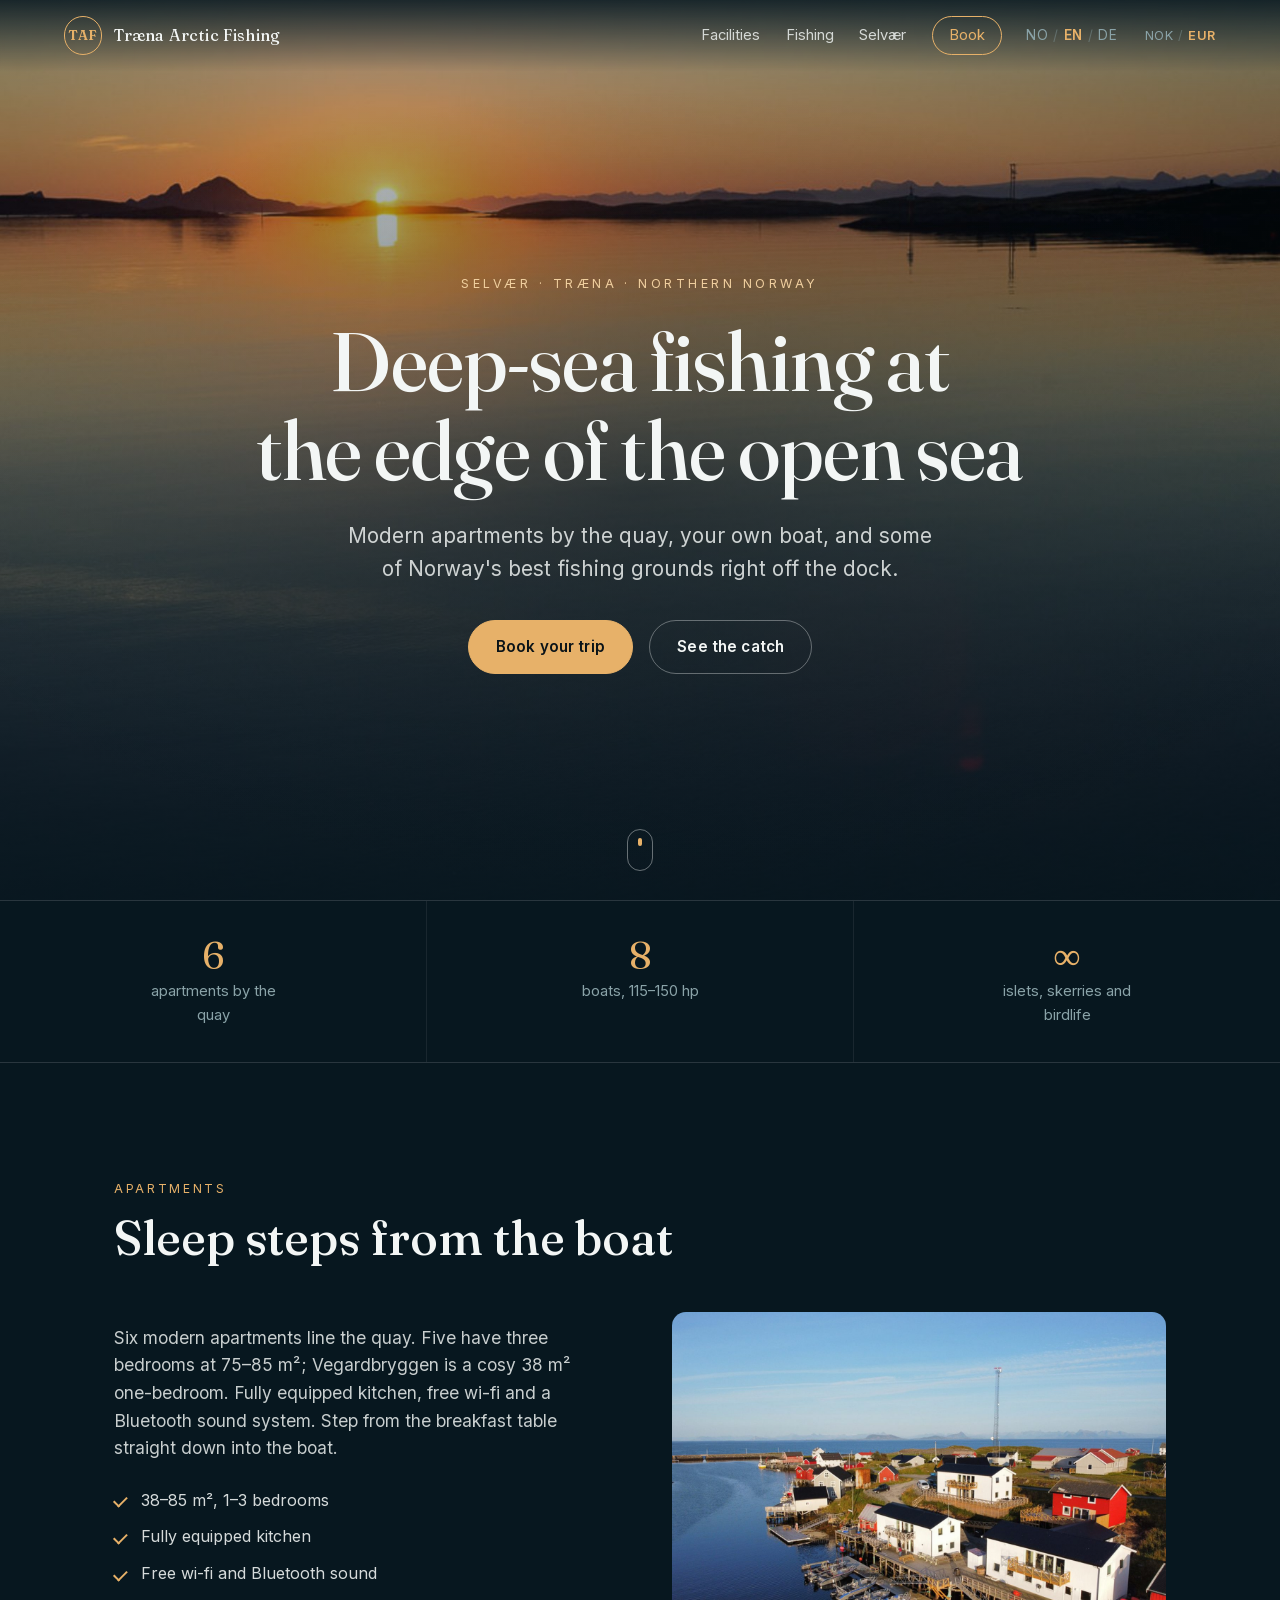
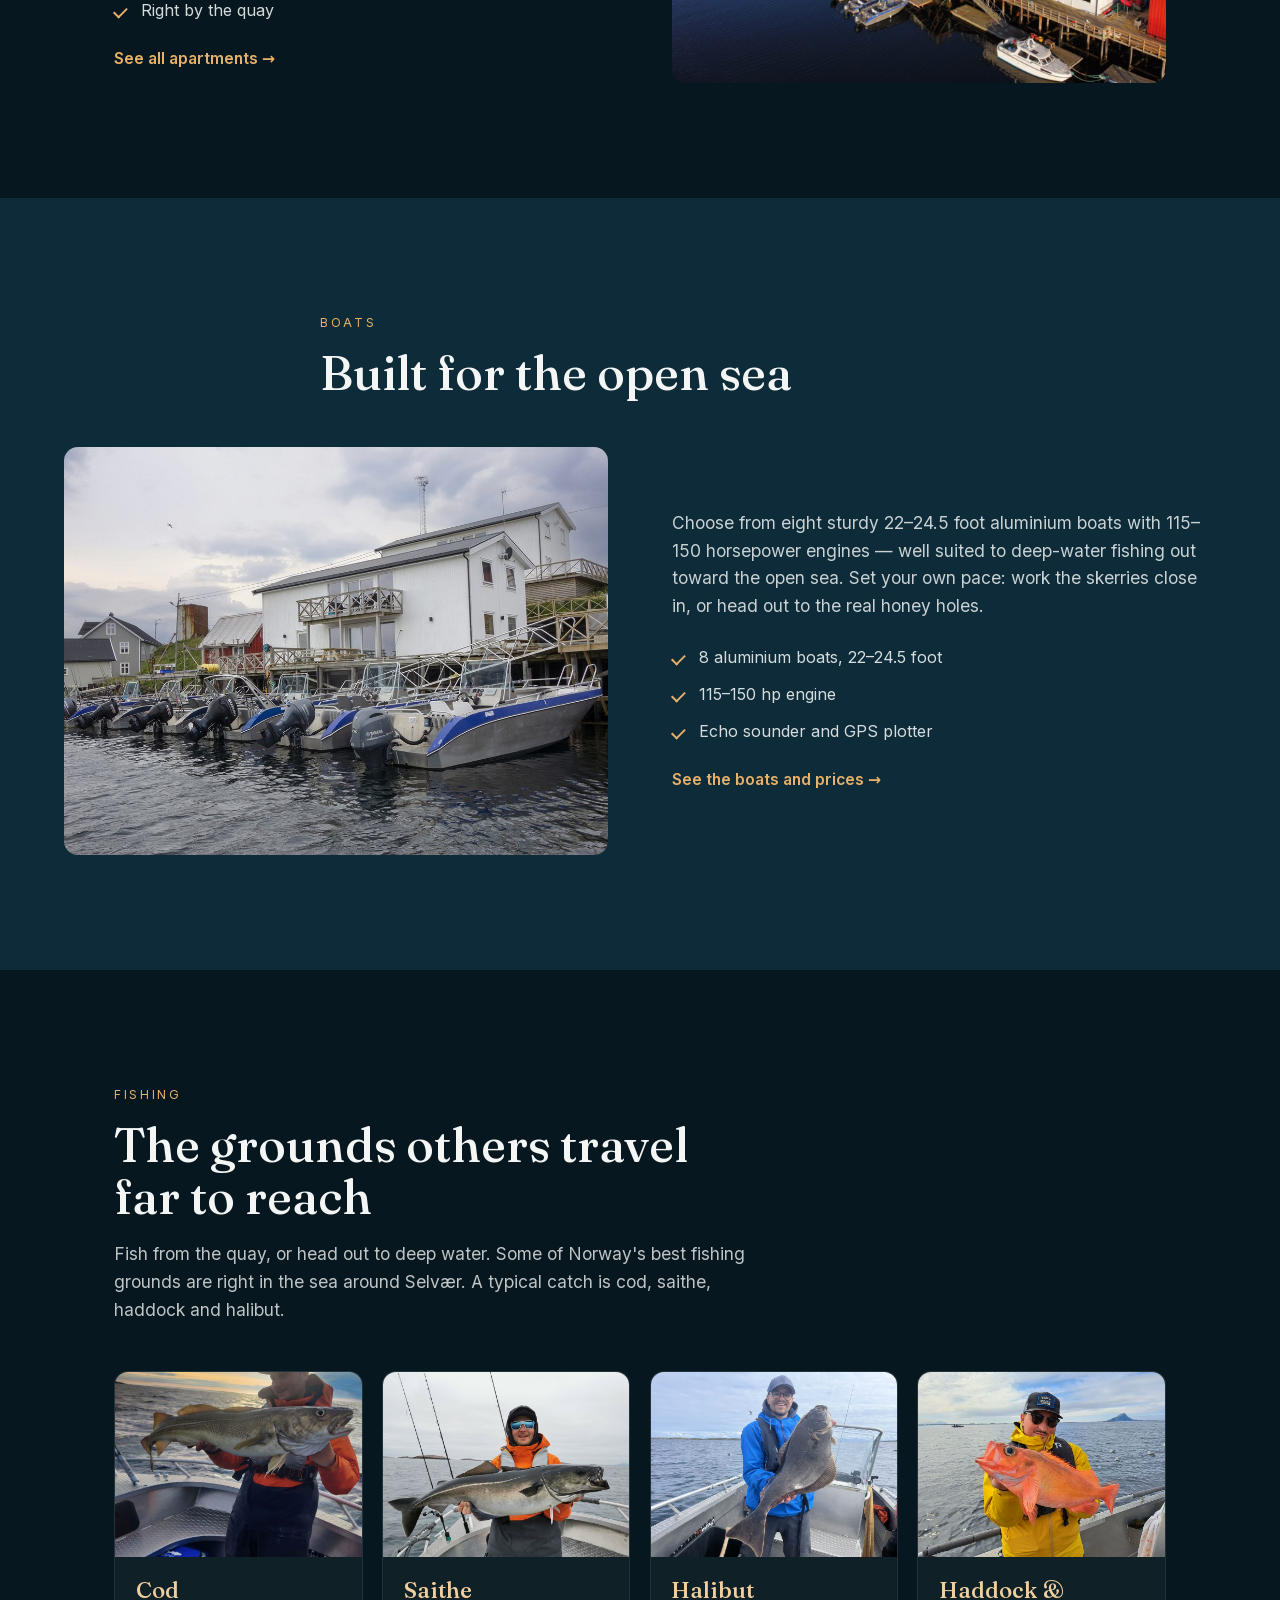
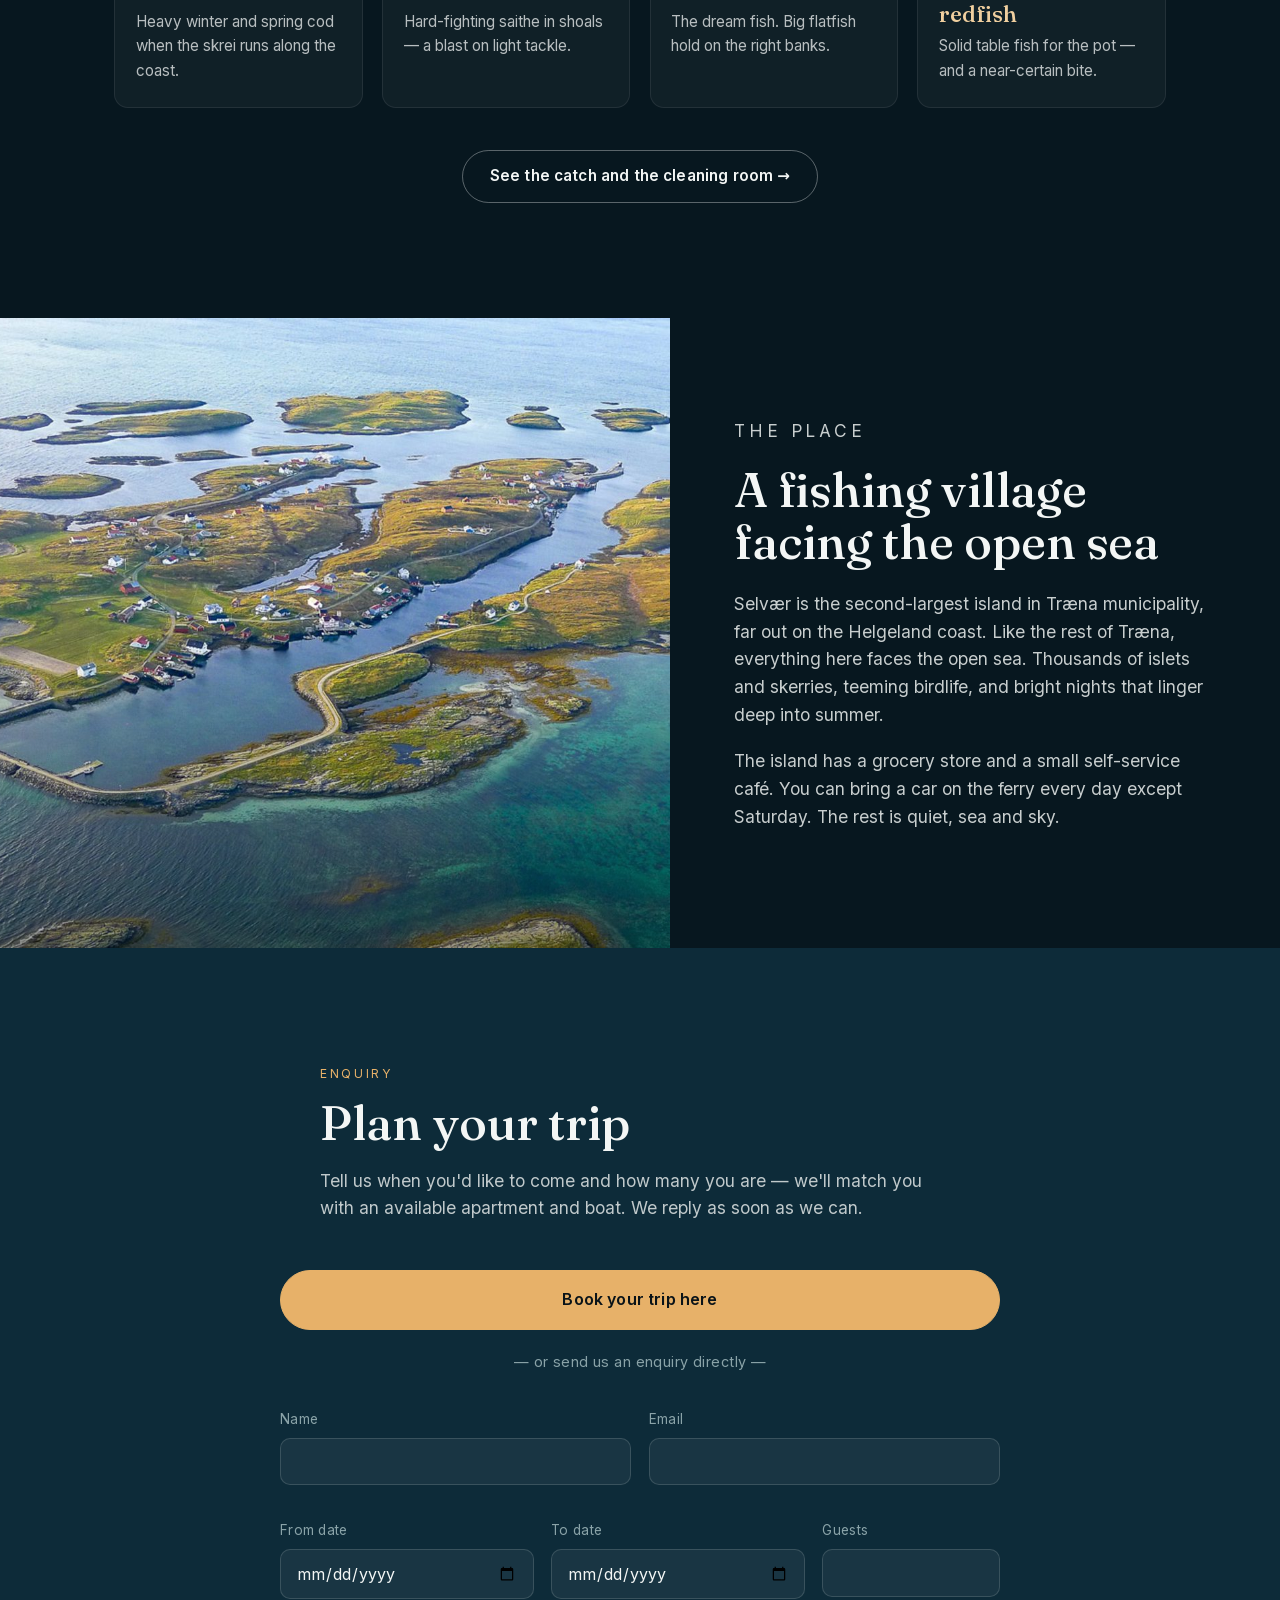
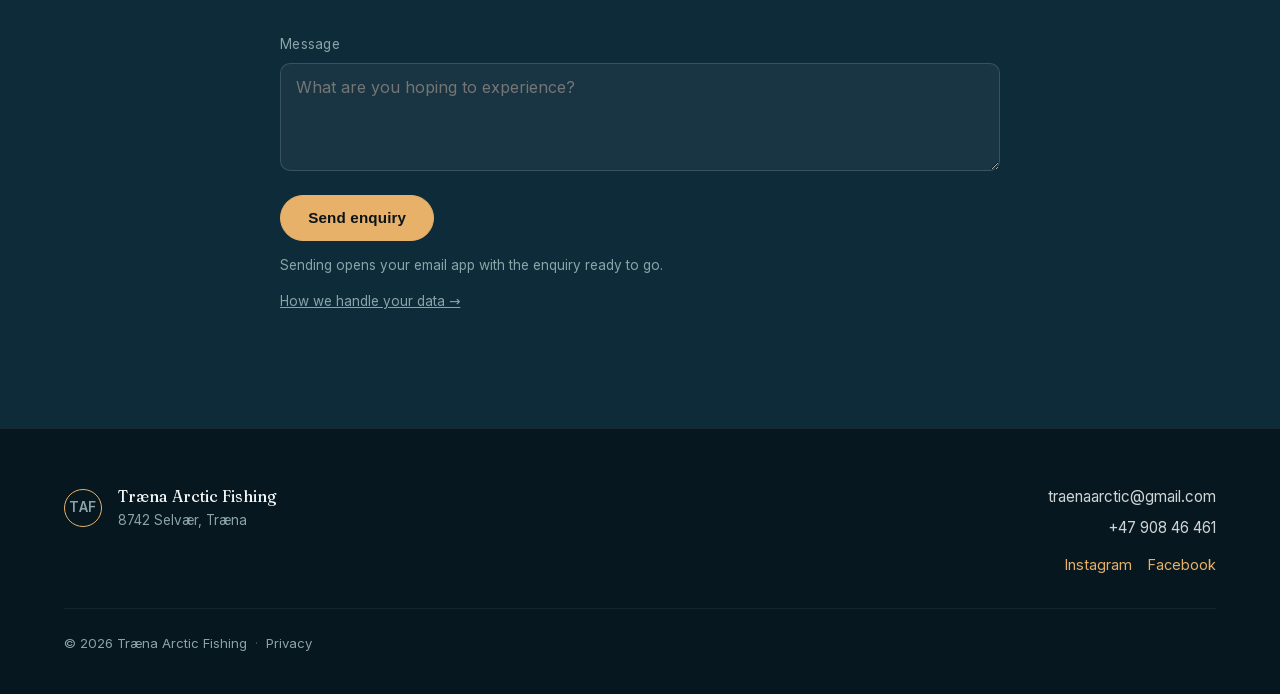
==== commit 9d471090: "content: tekstjusteringer på forside, fiske og fasiliteter - Forside: "rett utenfor døra" → "rett ut" ====
--- a/index.html
+++ b/index.html
@@ -5,7 +5,10 @@
   <meta name="viewport" content="width=device-width, initial-scale=1.0" />
   <title>Træna Arctic Fishing — Havfiske på Selvær</title>
   <meta name="description" content="Havfiske ytterst mot storhavet. Moderne leiligheter ved kaia, egne båter og noen av Norges beste fiskeplasser — på Selvær i Træna." />
-  <link rel="icon" href="favicon.svg" type="image/svg+xml" />
+  <link rel="icon" href="/favicon.ico" sizes="32x32" />
+  <link rel="icon" href="/favicon.svg" type="image/svg+xml" />
+  <link rel="apple-touch-icon" href="/apple-touch-icon.png" />
+  <link rel="manifest" href="/site.webmanifest" />
   <meta name="theme-color" content="#07171f" />
   <link rel="stylesheet" href="styles.css" />
 </head>
@@ -47,12 +50,12 @@
           data-en="Deep-sea fishing at the&nbsp;edge of the open sea"
           data-de="Hochseeangeln am&nbsp;Rand des offenen Meeres">Havfiske ytterst&nbsp;mot storhavet</h1>
       <p class="hero__lead"
-         data-no="Moderne leiligheter ved kaia, egne båter og noen av landets beste fiskeplasser rett utenfor døra."
-         data-en="Modern apartments by the quay, your own boat, and some of Norway's best fishing grounds right outside the door."
-         data-de="Moderne Wohnungen am Kai, ein eigenes Boot und einige der besten Angelplätze Norwegens direkt vor der Tür.">Moderne leiligheter ved kaia, egne båter og noen av landets beste fiskeplasser rett utenfor døra.</p>
+         data-no="Moderne leiligheter ved kaia, egne båter og noen av landets beste fiskeplasser rett utenfor bryggekanten."
+         data-en="Modern apartments by the quay, your own boat, and some of Norway's best fishing grounds right off the dock."
+         data-de="Moderne Wohnungen am Kai, ein eigenes Boot und einige der besten Angelplätze Norwegens direkt am Steg.">Moderne leiligheter ved kaia, egne båter og noen av landets beste fiskeplasser rett utenfor bryggekanten.</p>
       <div class="hero__actions">
         <a href="booking.html" class="btn btn--gold" data-no="Book din reise" data-en="Book your trip" data-de="Reise buchen">Book din reise</a>
-        <a href="fiske.html" class="btn btn--ghost" data-no="Se fisket" data-en="The fishing" data-de="Zum Angeln">Se fisket</a>
+        <a href="fiske.html" class="btn btn--ghost" data-no="Se fangsten" data-en="See the catch" data-de="Zum Fang">Se fangsten</a>
       </div>
     </div>
     <a href="#leiligheter" class="hero__scroll" aria-label="Bla ned"><span></span></a>
@@ -127,9 +130,9 @@
       <p class="eyebrow" data-no="Fiske" data-en="Fishing" data-de="Angeln">Fiske</p>
       <h2 data-no="Plassene de andre drar langt for" data-en="The grounds others travel far to reach" data-de="Reviere, für die andere weit reisen">Plassene de andre drar langt for</h2>
       <p class="section__lead"
-         data-no="Fisk fra kaia, eller dra ut på dypet. Noen av Norges beste fiskeplasser ligger i havet ved Myken, en kort tur unna. Vanlig fangst er torsk, sei, hyse og kveite."
-         data-en="Fish from the quay, or head out to deep water. Some of Norway's best fishing grounds lie in the sea by Myken, a short run away. A typical catch is cod, saithe, haddock and halibut."
-         data-de="Angeln Sie vom Kai oder fahren Sie hinaus in die Tiefe. Einige der besten Angelgründe Norwegens liegen im Meer bei Myken, nur eine kurze Fahrt entfernt. Üblicher Fang: Dorsch, Seelachs, Schellfisch und Heilbutt.">Fisk fra kaia, eller dra ut på dypet. Noen av Norges beste fiskeplasser ligger i havet ved Myken, en kort tur unna. Vanlig fangst er torsk, sei, hyse og kveite.</p>
+         data-no="Fisk fra kaia, eller dra ut på dypet. Noen av Norges beste fiskeplasser finner du i havet rundt Selvær. Vanlig fangst er torsk, sei, hyse og kveite."
+         data-en="Fish from the quay, or head out to deep water. Some of Norway's best fishing grounds are right in the sea around Selvær. A typical catch is cod, saithe, haddock and halibut."
+         data-de="Angeln Sie vom Kai oder fahren Sie hinaus in die Tiefe. Einige der besten Angelgründe Norwegens finden Sie im Meer rund um Selvær. Üblicher Fang: Dorsch, Seelachs, Schellfisch und Heilbutt.">Fisk fra kaia, eller dra ut på dypet. Noen av Norges beste fiskeplasser finner du i havet rundt Selvær. Vanlig fangst er torsk, sei, hyse og kveite.</p>
     </div>
     <div class="cards">
       <article class="card">
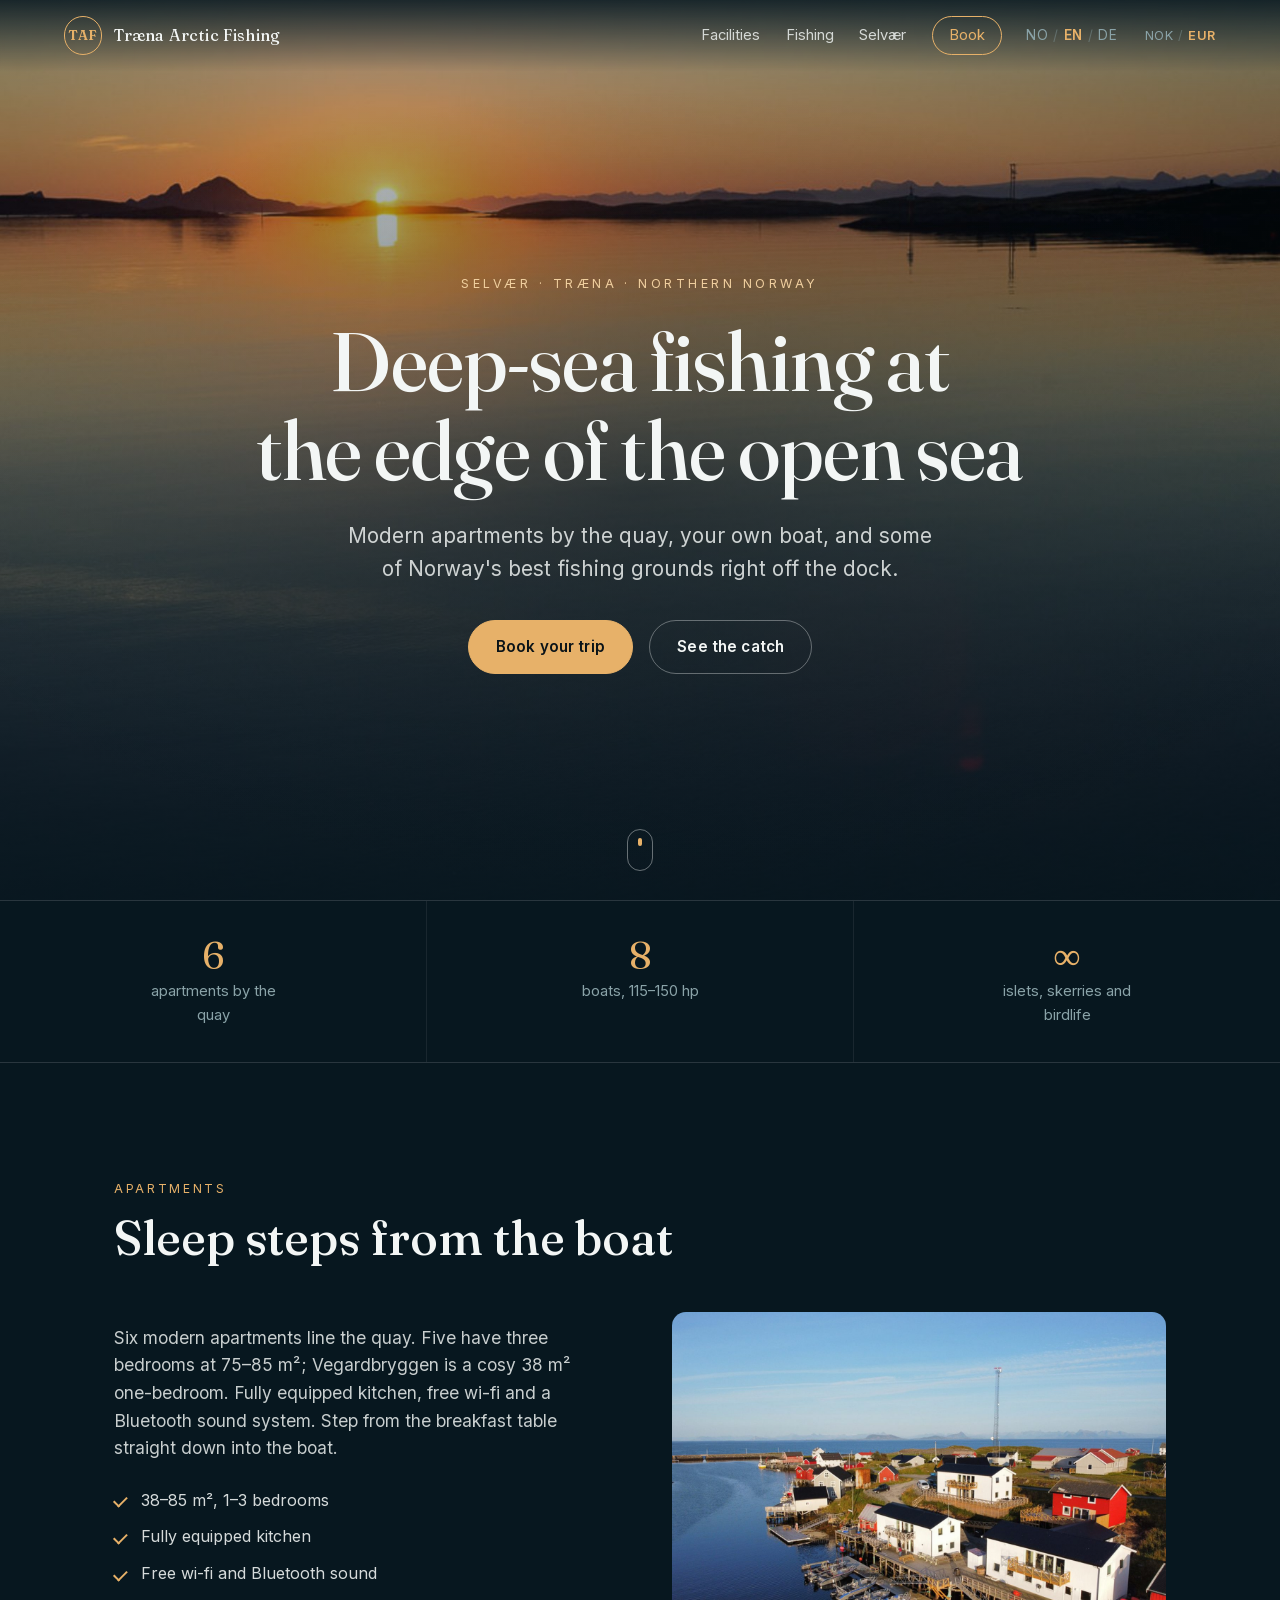
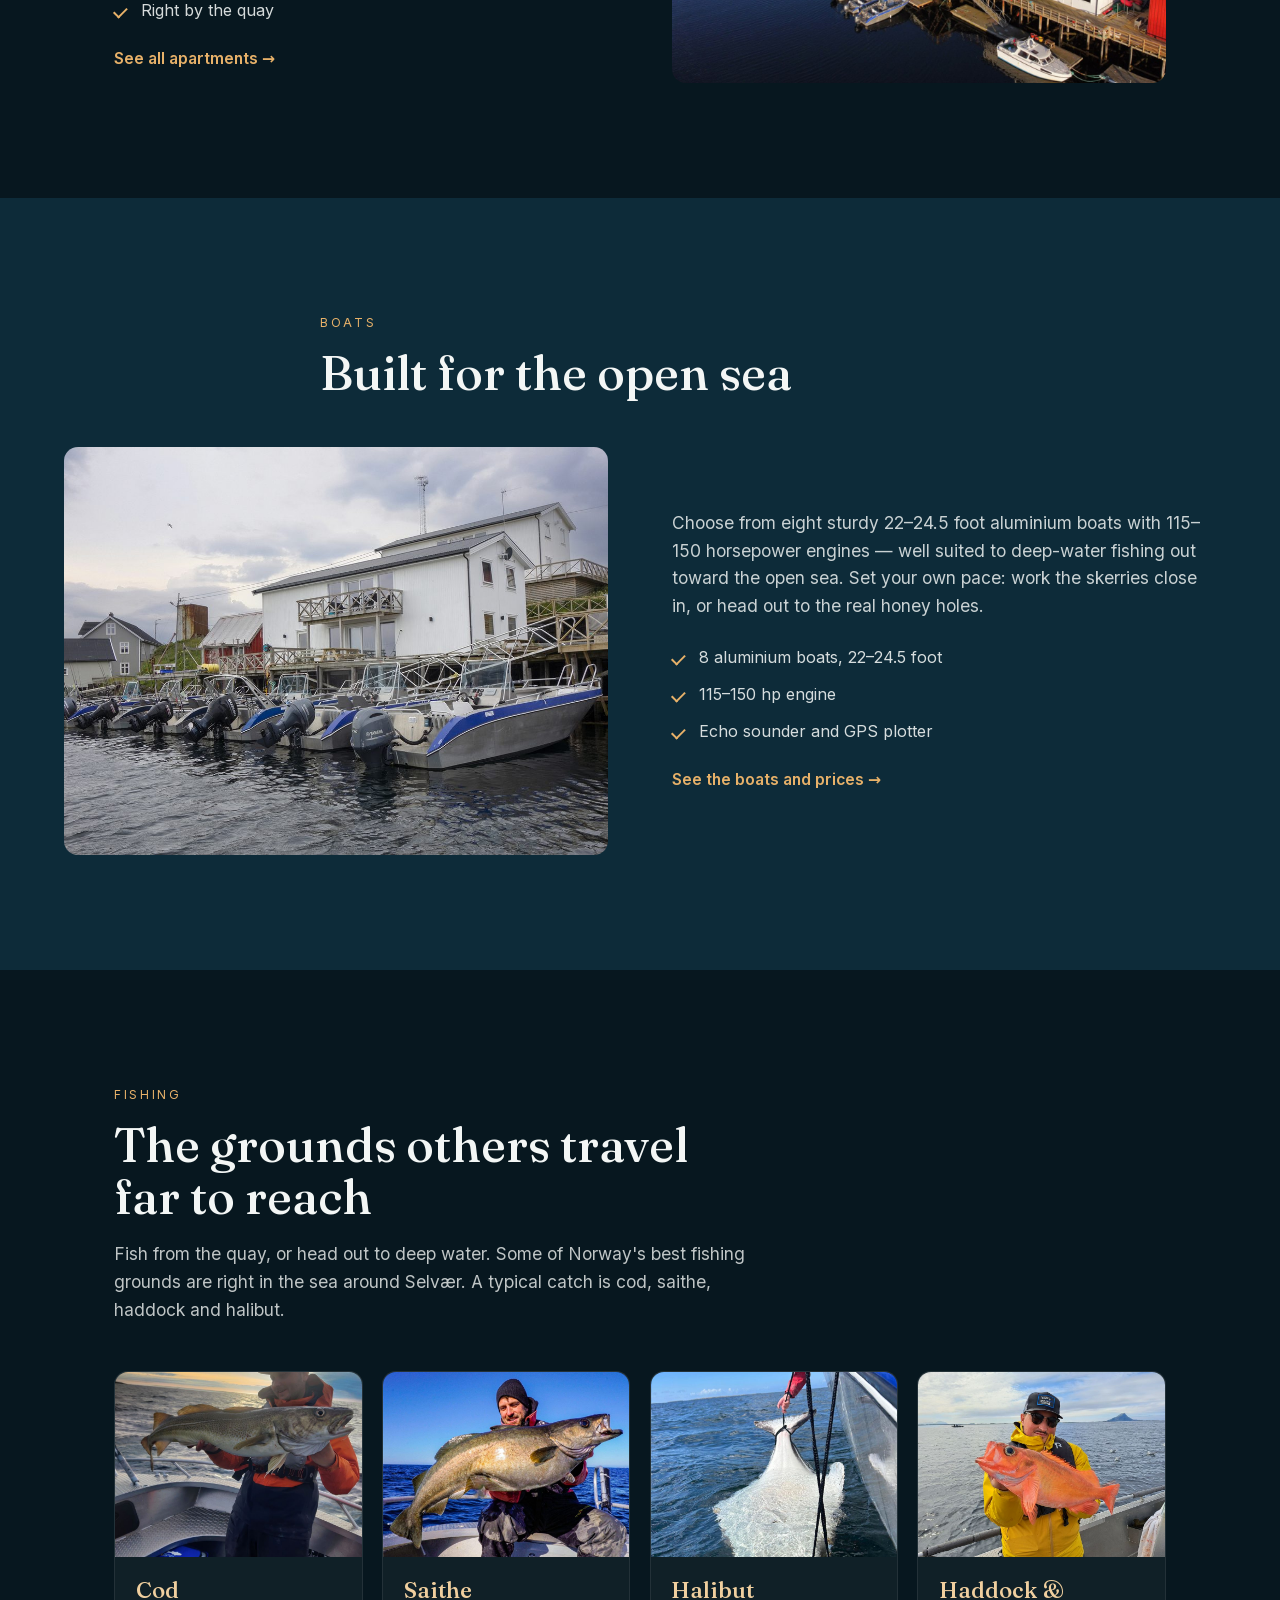
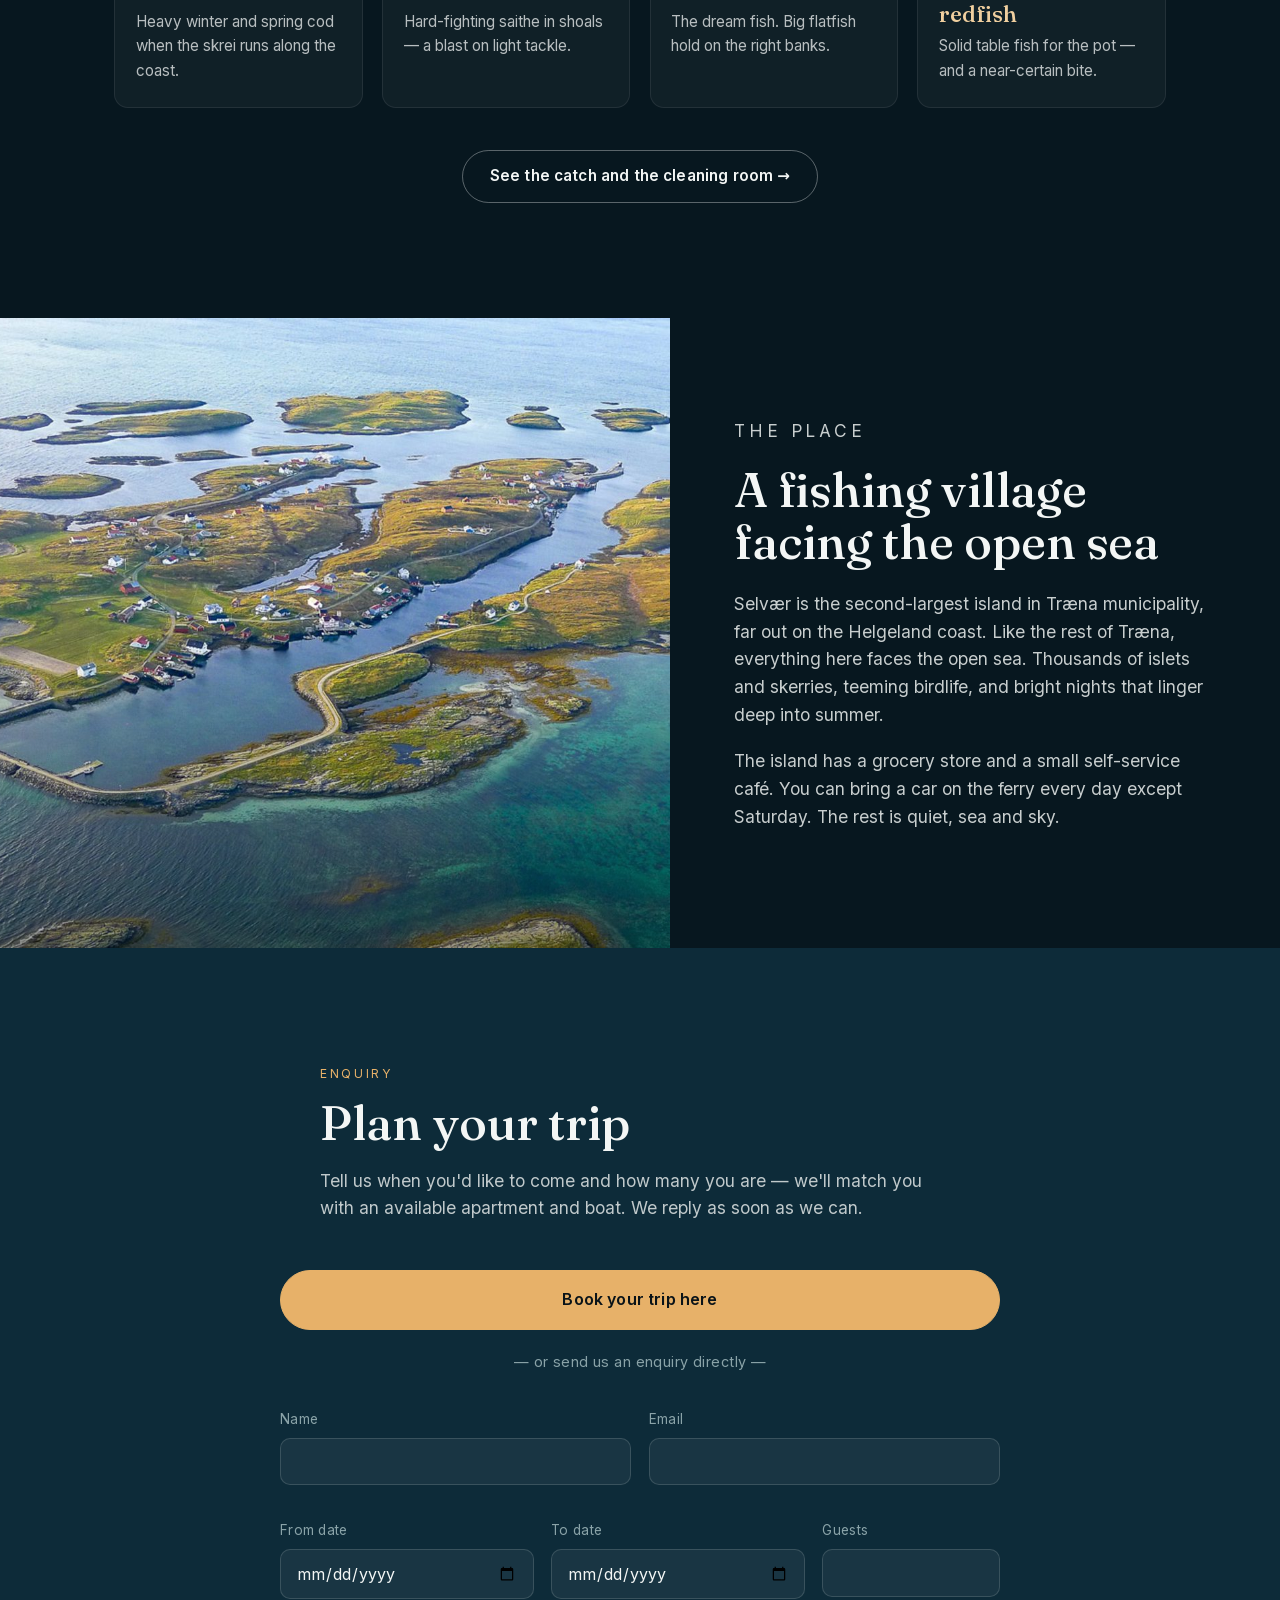
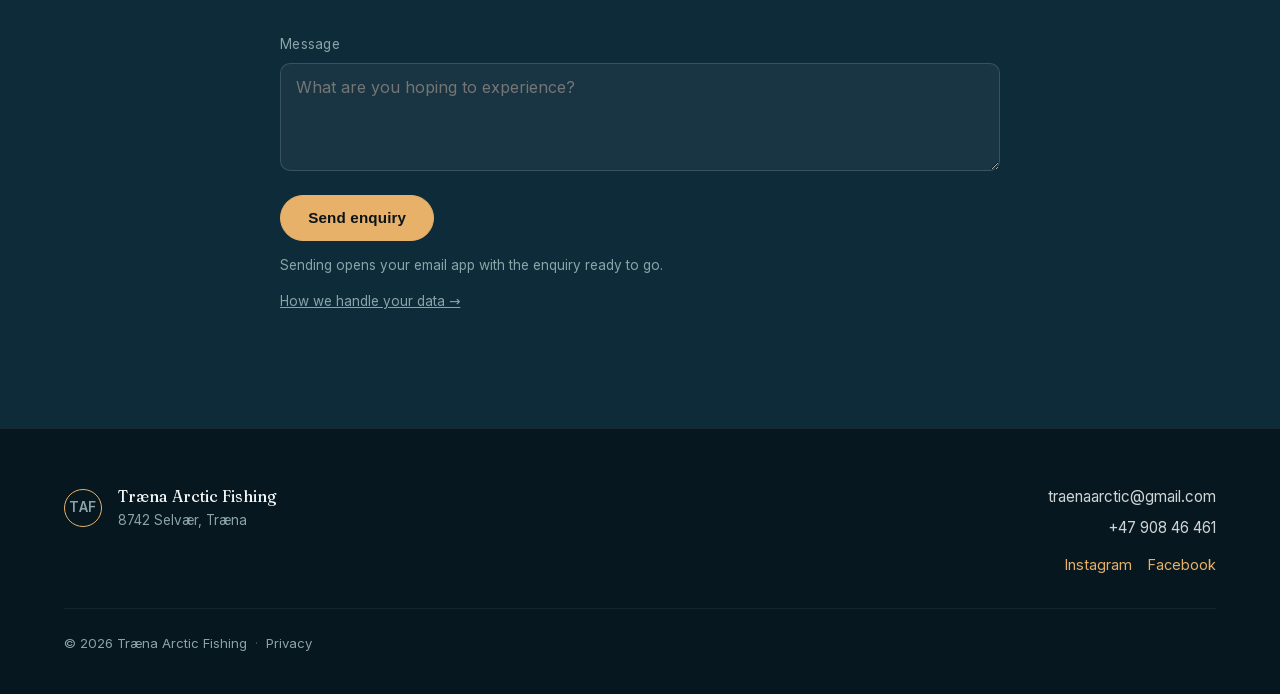
==== commit ff3c14f6: "content: båt 3 bruker samme bilde som båt 5; ny tysk hero-overskrift Co-Authored-By: Claude Opus 4.8" ====
--- a/index.html
+++ b/index.html
@@ -48,7 +48,7 @@
       <h1 class="hero__title"
           data-no="Havfiske ytterst&nbsp;mot storhavet"
           data-en="Deep-sea fishing at the&nbsp;edge of the open sea"
-          data-de="Hochseeangeln am&nbsp;Rand des offenen Meeres">Havfiske ytterst&nbsp;mot storhavet</h1>
+          data-de="Anglen wie im Paradies weit draußen im Nordmeer">Havfiske ytterst&nbsp;mot storhavet</h1>
       <p class="hero__lead"
          data-no="Moderne leiligheter ved kaia, egne båter og noen av landets beste fiskeplasser rett utenfor bryggekanten."
          data-en="Modern apartments by the quay, your own boat, and some of Norway's best fishing grounds right off the dock."
--- a/styles.css
+++ b/styles.css
@@ -598,3 +598,153 @@
 .footer__legal a { color: var(--slate); text-decoration: none; }
 .footer__legal a:hover { color: var(--gold-soft); }
 .footer__legal .sep { color: var(--slate); opacity: .5; margin: 0 .5rem; }
+
+/* ============================================================
+   Bestilling: klikkbare kort (velg leilighet/båt) + oppsummering
+   ============================================================ */
+.selectable { cursor: pointer; position: relative; user-select: none; }
+.selectable:focus-visible { outline: 2px solid var(--gold); outline-offset: 3px; }
+.selectable .pick {
+  position: absolute; top: .75rem; right: .75rem; z-index: 2;
+  width: 30px; height: 30px; border-radius: 50%;
+  border: 2px solid rgba(243,246,245,.75); background: rgba(7,23,31,.55);
+  display: flex; align-items: center; justify-content: center;
+  transition: background .15s, border-color .15s;
+}
+.selectable .pick::after {
+  content: ""; width: 8px; height: 13px; margin-top: -3px;
+  border: solid transparent; border-width: 0 2.5px 2.5px 0; transform: rotate(45deg);
+  transition: border-color .15s;
+}
+.selectable .pick-label {
+  position: absolute; top: .85rem; left: .85rem; z-index: 2;
+  font-size: .72rem; letter-spacing: .04em; text-transform: uppercase;
+  background: rgba(7,23,31,.6); color: rgba(243,246,245,.85);
+  padding: .25rem .6rem; border-radius: 20px; opacity: 0; transition: opacity .15s;
+}
+.selectable:hover .pick-label { opacity: 1; }
+.selectable.is-picked { border-color: var(--gold); box-shadow: 0 0 0 1.5px var(--gold); }
+.selectable.is-picked .pick { background: var(--gold); border-color: var(--gold); }
+.selectable.is-picked .pick::after { border-color: #14232b; }
+.selectable.is-picked .pick-label { opacity: 0; }
+
+.boatcard.selectable { padding: 0; overflow: hidden; transition: transform .2s, border-color .2s; }
+.boatcard.selectable:hover { transform: translateY(-4px); border-color: rgba(231,177,105,.5); }
+.boatcard__img { aspect-ratio: 5 / 2.6; background-size: cover; background-position: center; }
+.boatcard__body { padding: 1.1rem 1.2rem 1.2rem; }
+
+/* Din bestilling */
+.order {
+  background: rgba(255,255,255,.045); border: 1px solid rgba(255,255,255,.1);
+  border-radius: var(--radius); padding: 1.5rem 1.6rem; margin-bottom: 2rem; max-width: 720px;
+}
+.order h3 { font-size: 1.25rem; margin-bottom: .9rem; }
+.order__empty { color: var(--slate); font-size: .95rem; }
+.order__list { list-style: none; padding: 0; margin: 0 0 .4rem; }
+.order__list li {
+  display: flex; justify-content: space-between; gap: 1rem; align-items: baseline;
+  padding: .5rem 0; border-bottom: 1px dashed rgba(255,255,255,.1); font-size: .95rem;
+}
+.order__list li .nm { color: var(--foam); }
+.order__list li .rm { background: none; border: 0; color: var(--slate); cursor: pointer; font-size: .8rem; text-decoration: underline; padding: 0 .2rem; }
+.order__list li .rm:hover { color: var(--gold-soft); }
+.order__list li .pr { color: var(--gold-soft); font-family: var(--font-display); white-space: nowrap; }
+.order__total {
+  display: flex; justify-content: space-between; align-items: baseline;
+  padding-top: .9rem; font-family: var(--font-display); font-size: 1.25rem; color: var(--gold-soft);
+}
+.order__total .lbl { font-family: var(--font-body); font-size: .85rem; color: var(--slate); }
+.order__note { margin-top: .6rem; font-size: .8rem; color: var(--slate); line-height: 1.5; }
+
+/* ============================================================
+   Tilbudssiden (tilbud.html) — Vaskeladden-inspirert, TAF-drakt
+   ============================================================ */
+.t-top {
+  display: flex; align-items: center; justify-content: space-between; gap: 1rem;
+  padding: 1.1rem clamp(1.2rem, 4vw, 3rem); border-bottom: 1px solid rgba(255,255,255,.09);
+}
+.t-top__meta { font-size: .8rem; letter-spacing: .14em; text-transform: uppercase; color: var(--slate); }
+.t-wrap { max-width: 1060px; margin: 0 auto; padding: clamp(2.2rem, 6vw, 4.5rem) clamp(1.2rem, 4vw, 3rem) 7rem; }
+.t-hero { max-width: 640px; margin-bottom: clamp(2rem, 5vw, 3.4rem); }
+.t-hero h1 { font-size: clamp(2rem, 5vw, 3.2rem); margin: .5rem 0 1rem; }
+.t-hero p { color: rgba(243,246,245,.8); font-size: 1.06rem; line-height: 1.65; }
+.t-grid { display: grid; grid-template-columns: 340px 1fr; gap: clamp(1.4rem, 3vw, 2.6rem); align-items: start; }
+@media (max-width: 880px) { .t-grid { grid-template-columns: 1fr; } }
+
+.t-card {
+  position: sticky; top: 1.2rem;
+  background: rgba(255,255,255,.05); border: 1px solid rgba(255,255,255,.11);
+  border-radius: var(--radius); overflow: hidden;
+}
+.t-card__img { aspect-ratio: 4 / 2.6; background-size: cover; background-position: center; }
+.t-card__body { padding: 1.3rem 1.4rem 1.5rem; }
+.t-card__kick { font-size: .72rem; letter-spacing: .16em; text-transform: uppercase; color: var(--slate); margin-bottom: .9rem; }
+.t-card dl { margin: 0; }
+.t-card dt { font-size: .72rem; letter-spacing: .08em; text-transform: uppercase; color: var(--slate); margin-top: .8rem; }
+.t-card dd { margin: .15rem 0 0; font-size: .97rem; color: var(--foam); }
+.t-card__total { border-top: 1px solid rgba(255,255,255,.12); margin-top: 1.2rem; padding-top: 1.1rem; }
+.t-card__total .lbl { font-size: .72rem; letter-spacing: .1em; text-transform: uppercase; color: var(--slate); }
+.t-card__total .sum { font-family: var(--font-display); font-size: 2rem; color: var(--gold); line-height: 1.2; }
+.t-card__total .sub { font-size: .78rem; color: var(--slate); margin-top: .2rem; }
+
+.t-sec { margin-bottom: clamp(1.8rem, 4vw, 2.8rem); }
+.t-sec h2 { font-size: clamp(1.35rem, 2.6vw, 1.8rem); margin-bottom: 1rem; }
+.t-items { display: grid; gap: .9rem; }
+.t-item {
+  display: grid; grid-template-columns: 132px 1fr auto; gap: 1rem; align-items: center;
+  background: rgba(255,255,255,.04); border: 1px solid rgba(255,255,255,.09);
+  border-radius: 12px; overflow: hidden; min-height: 86px;
+}
+.t-item__img { height: 100%; min-height: 86px; background-size: cover; background-position: center; }
+.t-item__b h3 { font-size: 1.05rem; margin-bottom: .15rem; }
+.t-item__b p { font-size: .85rem; color: var(--slate); }
+.t-item__p { padding-right: 1.1rem; font-family: var(--font-display); color: var(--gold-soft); white-space: nowrap; }
+.t-item__p .per { font-family: var(--font-body); font-size: .75rem; color: var(--slate); }
+@media (max-width: 560px) { .t-item { grid-template-columns: 96px 1fr; } .t-item__p { grid-column: 2; padding: 0 0 .8rem; } }
+
+.t-ticks { display: grid; grid-template-columns: 1fr 1fr; gap: .45rem 1.6rem; list-style: none; padding: 0; margin: 0; }
+@media (max-width: 640px) { .t-ticks { grid-template-columns: 1fr; } }
+.t-ticks li { position: relative; padding-left: 1.5rem; font-size: .95rem; color: rgba(243,246,245,.85); line-height: 1.55; }
+.t-ticks li::before { content: "✓"; position: absolute; left: 0; color: var(--gold); font-weight: 700; }
+.t-note { font-size: .85rem; color: var(--slate); line-height: 1.6; margin-top: .9rem; }
+
+.t-faq div { border-bottom: 1px solid rgba(255,255,255,.09); padding: 1rem 0; }
+.t-faq h3 { font-size: 1rem; margin-bottom: .35rem; color: var(--foam); }
+.t-faq p { font-size: .93rem; color: rgba(243,246,245,.75); line-height: 1.6; }
+
+.t-sign { margin-top: 2.4rem; }
+.t-sign .script { font-family: var(--font-display); font-style: italic; font-size: 1.5rem; color: var(--gold-soft); margin-bottom: .3rem; }
+.t-sign p { color: var(--slate); font-size: .92rem; }
+
+.t-bar {
+  position: fixed; left: 0; right: 0; bottom: 0; z-index: 40;
+  display: flex; align-items: center; justify-content: flex-end; gap: 1.2rem;
+  background: rgba(7,23,31,.92); backdrop-filter: blur(8px);
+  border-top: 1px solid rgba(255,255,255,.12);
+  padding: .8rem clamp(1.2rem, 4vw, 3rem);
+}
+.t-bar .tot { text-align: right; }
+.t-bar .tot .lbl { display: block; font-size: .68rem; letter-spacing: .1em; text-transform: uppercase; color: var(--slate); }
+.t-bar .tot .sum { font-family: var(--font-display); font-size: 1.3rem; color: var(--gold); }
+
+.t-host { margin-top: 3.2rem; border: 1px dashed rgba(255,255,255,.18); border-radius: 12px; }
+.t-host summary { cursor: pointer; padding: .9rem 1.2rem; font-size: .85rem; color: var(--slate); }
+.t-host__in { padding: 0 1.2rem 1.2rem; display: flex; flex-wrap: wrap; gap: .7rem; }
+.t-host__in .btn { font-size: .85rem; padding: .65rem 1.1rem; }
+.t-host__hint { width: 100%; font-size: .8rem; color: var(--slate); line-height: 1.5; }
+
+/* ---- Print: lys, blekkvennlig utgave (lagre som PDF) ---- */
+@media print {
+  body { background: #fff !important; color: #10222b !important; }
+  .t-top, .t-wrap { padding-left: 0; padding-right: 0; }
+  .t-bar, .t-host, .t-actions-screen { display: none !important; }
+  .t-hero p, .t-ticks li, .t-faq p, .t-item__b p, .t-card dd { color: #2c3e46 !important; }
+  .t-card, .t-item, .t-faq div { background: #fff !important; border-color: #d8dee2 !important; }
+  .t-card { position: static; }
+  .t-card__total .sum, .t-item__p, .t-sign .script { color: #8a6a35 !important; }
+  .t-top__meta, .t-card dt, .t-card__kick, .t-note, .t-sign p, .t-item__b p { color: #5c6d75 !important; }
+  .t-ticks li::before { color: #8a6a35; }
+  h1, h2, h3, .nav__name { color: #10222b !important; }
+  .nav__mark { background: #10222b !important; color: #e7b169 !important; }
+  a { color: #10222b; text-decoration: none; }
+}
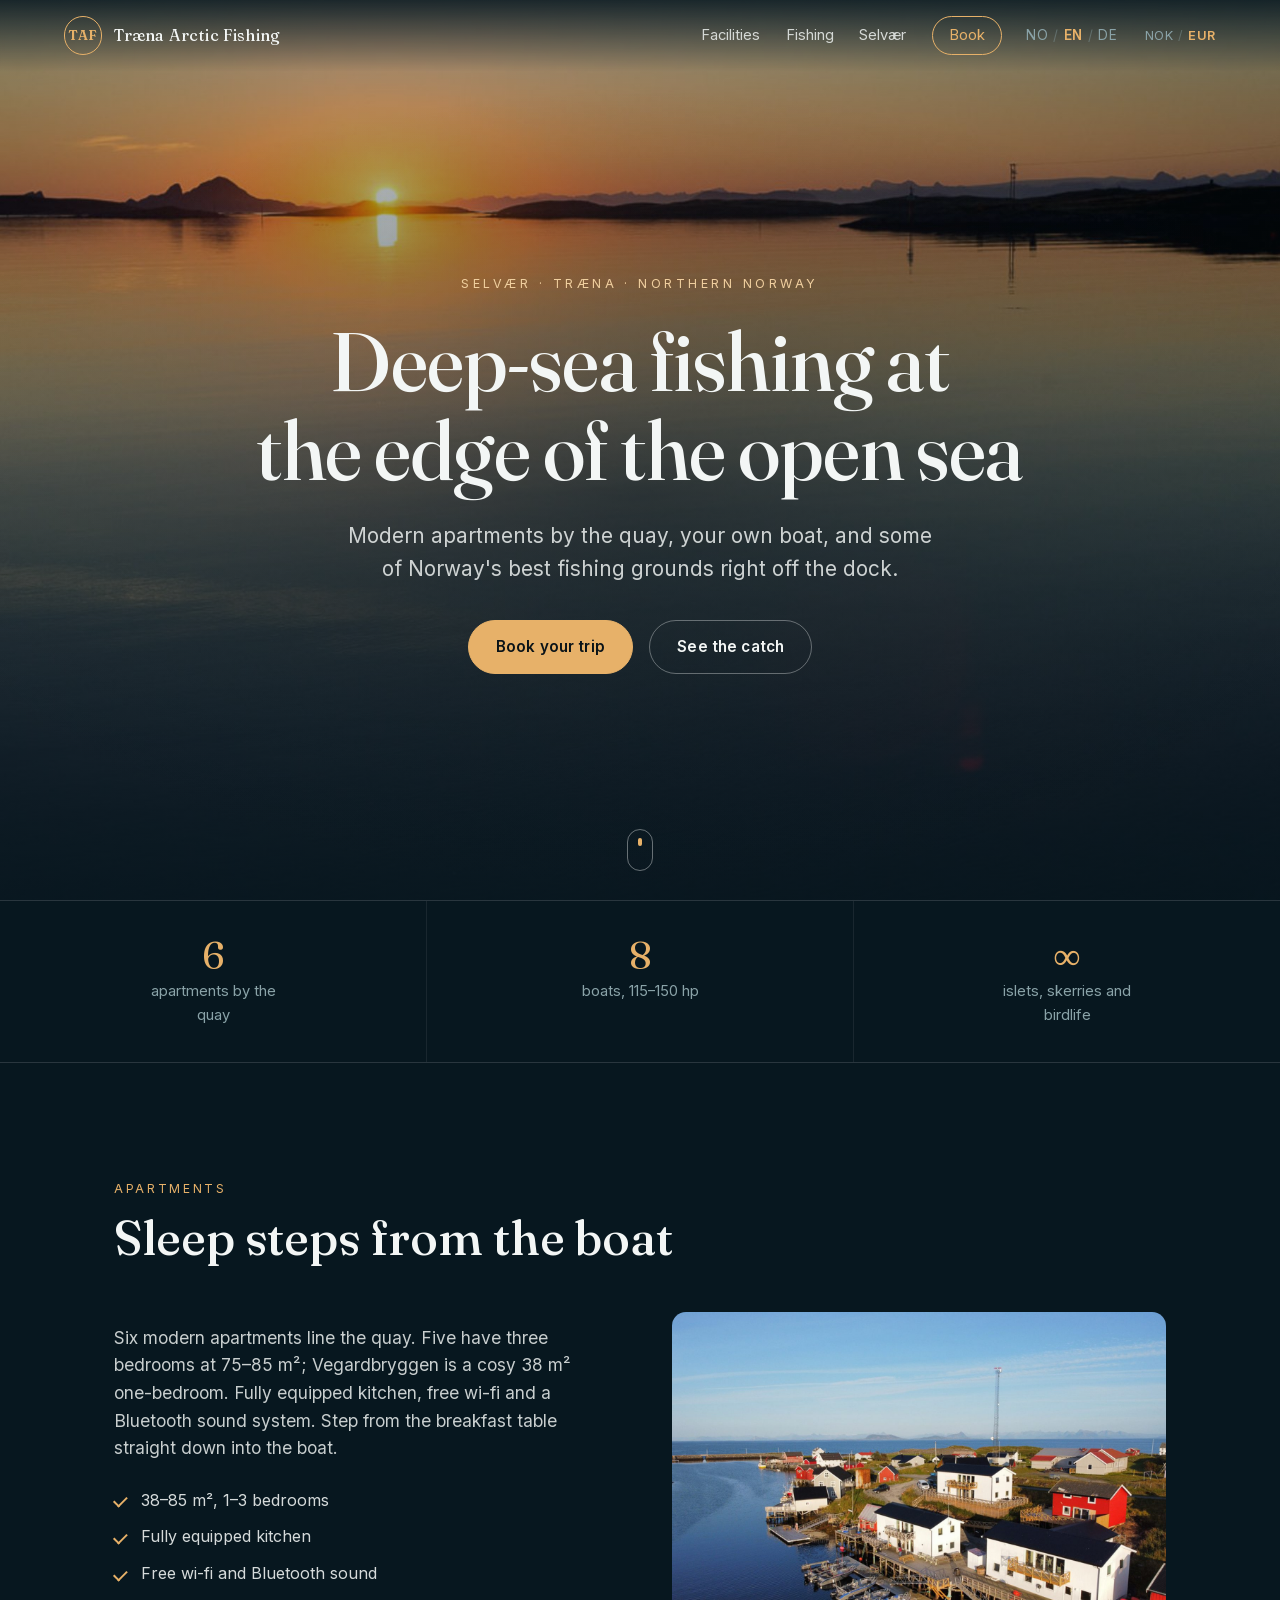
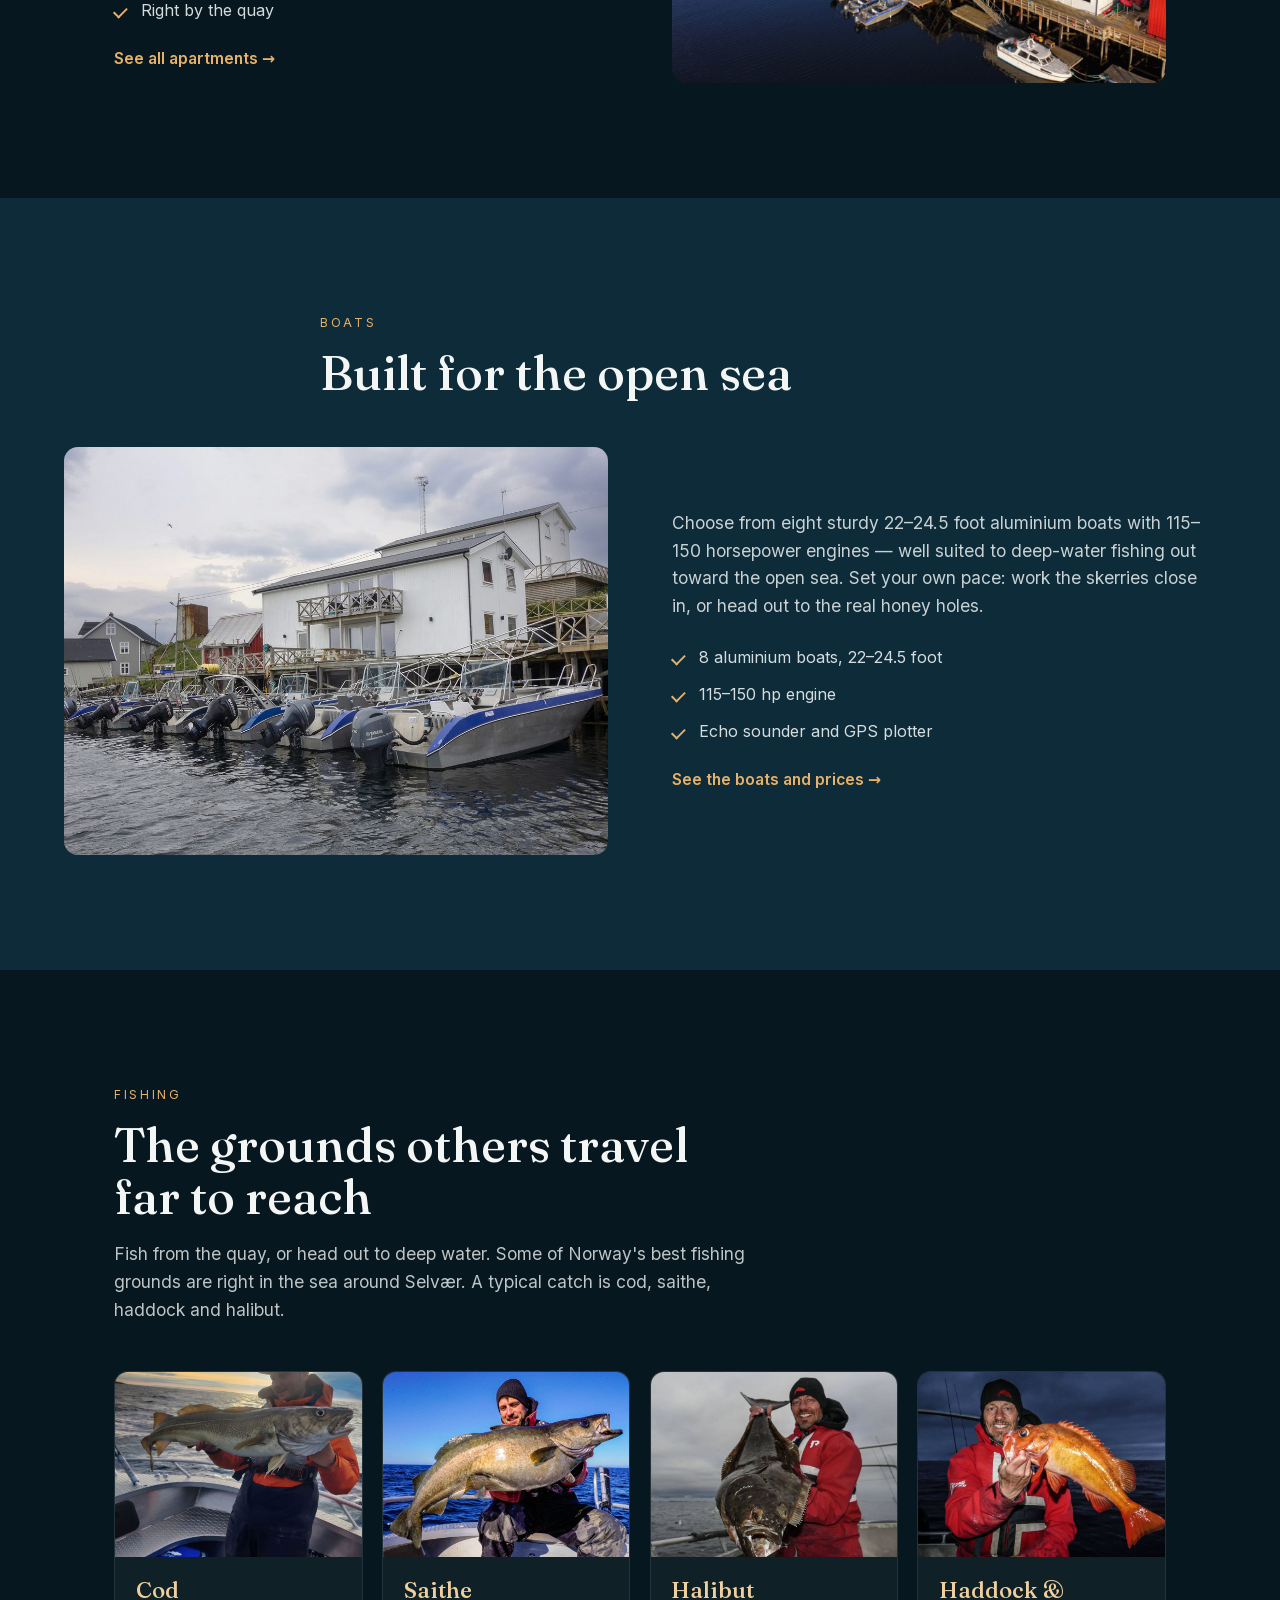
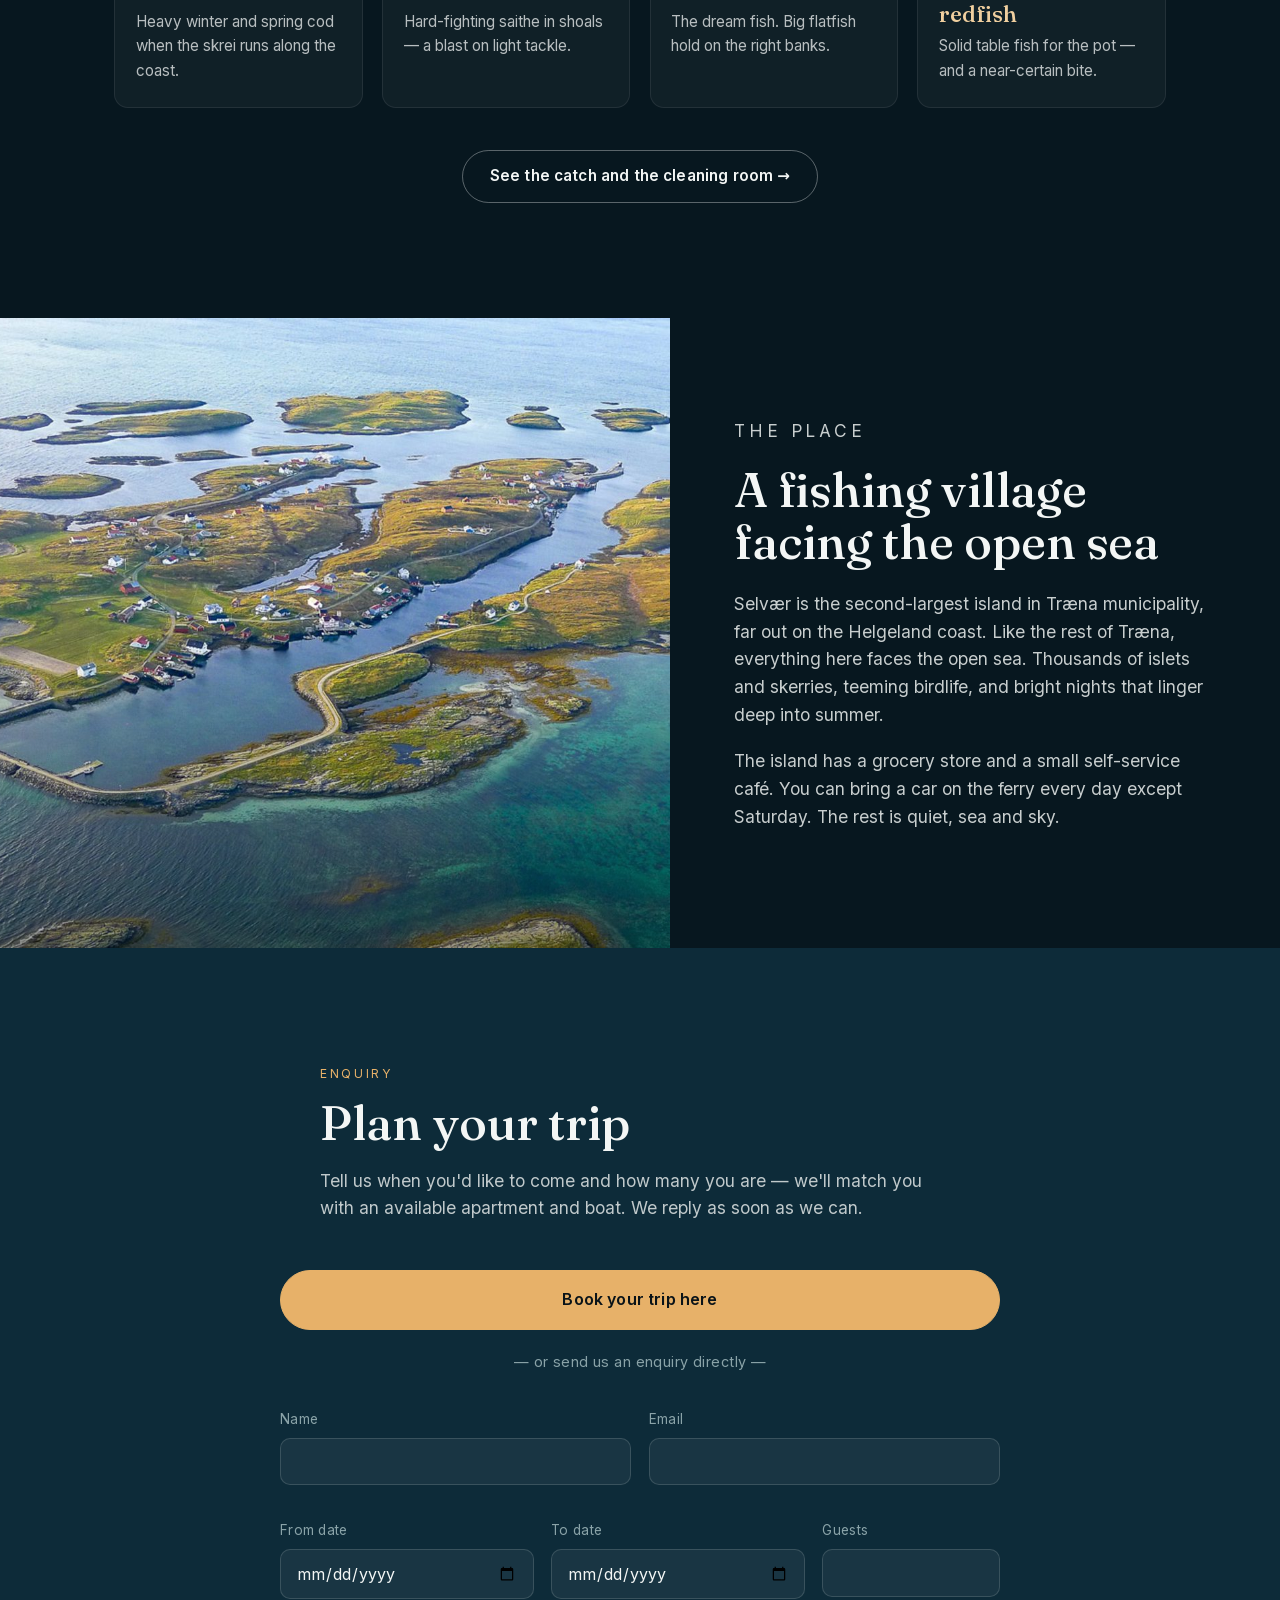
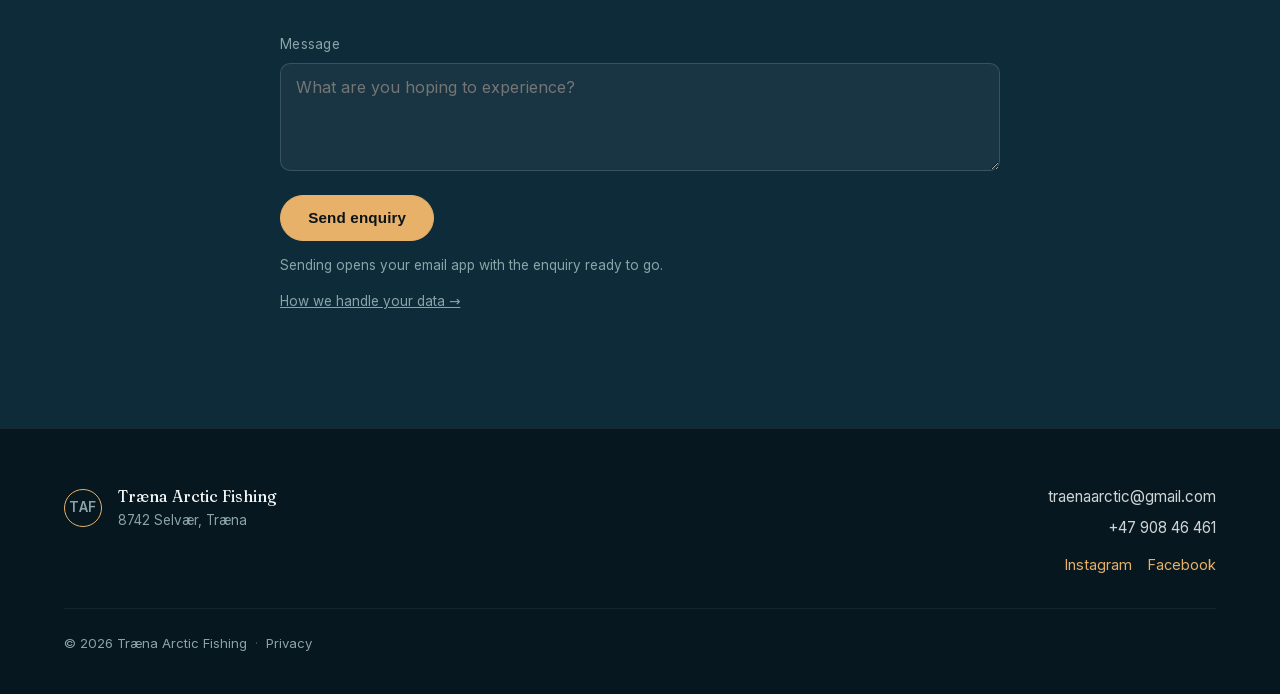
==== commit 5b9add24: "fix(de): rett skrivefeil i tysk hero-overskrift (Anglen -> Angeln)" ====
--- a/index.html
+++ b/index.html
@@ -48,7 +48,7 @@
       <h1 class="hero__title"
           data-no="Havfiske ytterst&nbsp;mot storhavet"
           data-en="Deep-sea fishing at the&nbsp;edge of the open sea"
-          data-de="Anglen wie im Paradies weit draußen im Nordmeer">Havfiske ytterst&nbsp;mot storhavet</h1>
+          data-de="Angeln wie im Paradies weit draußen im Nordmeer">Havfiske ytterst&nbsp;mot storhavet</h1>
       <p class="hero__lead"
          data-no="Moderne leiligheter ved kaia, egne båter og noen av landets beste fiskeplasser rett utenfor bryggekanten."
          data-en="Modern apartments by the quay, your own boat, and some of Norway's best fishing grounds right off the dock."
